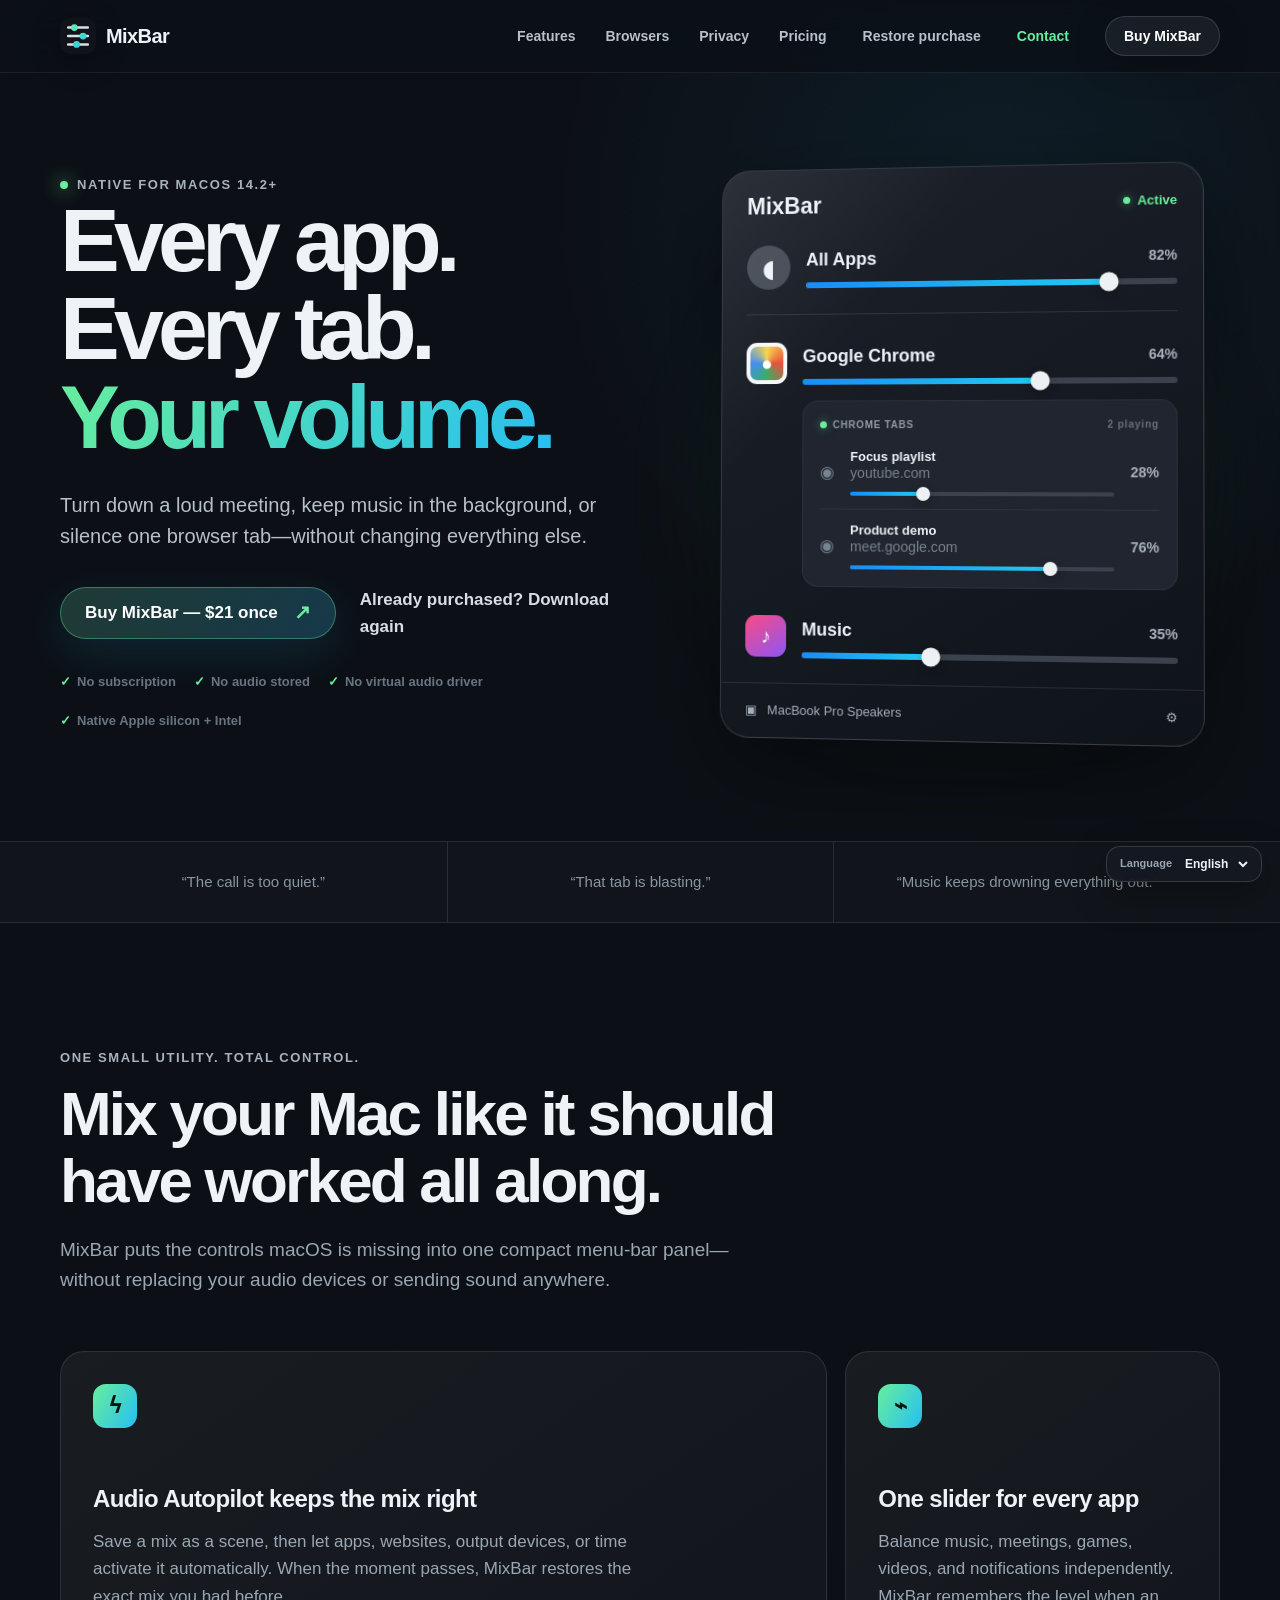
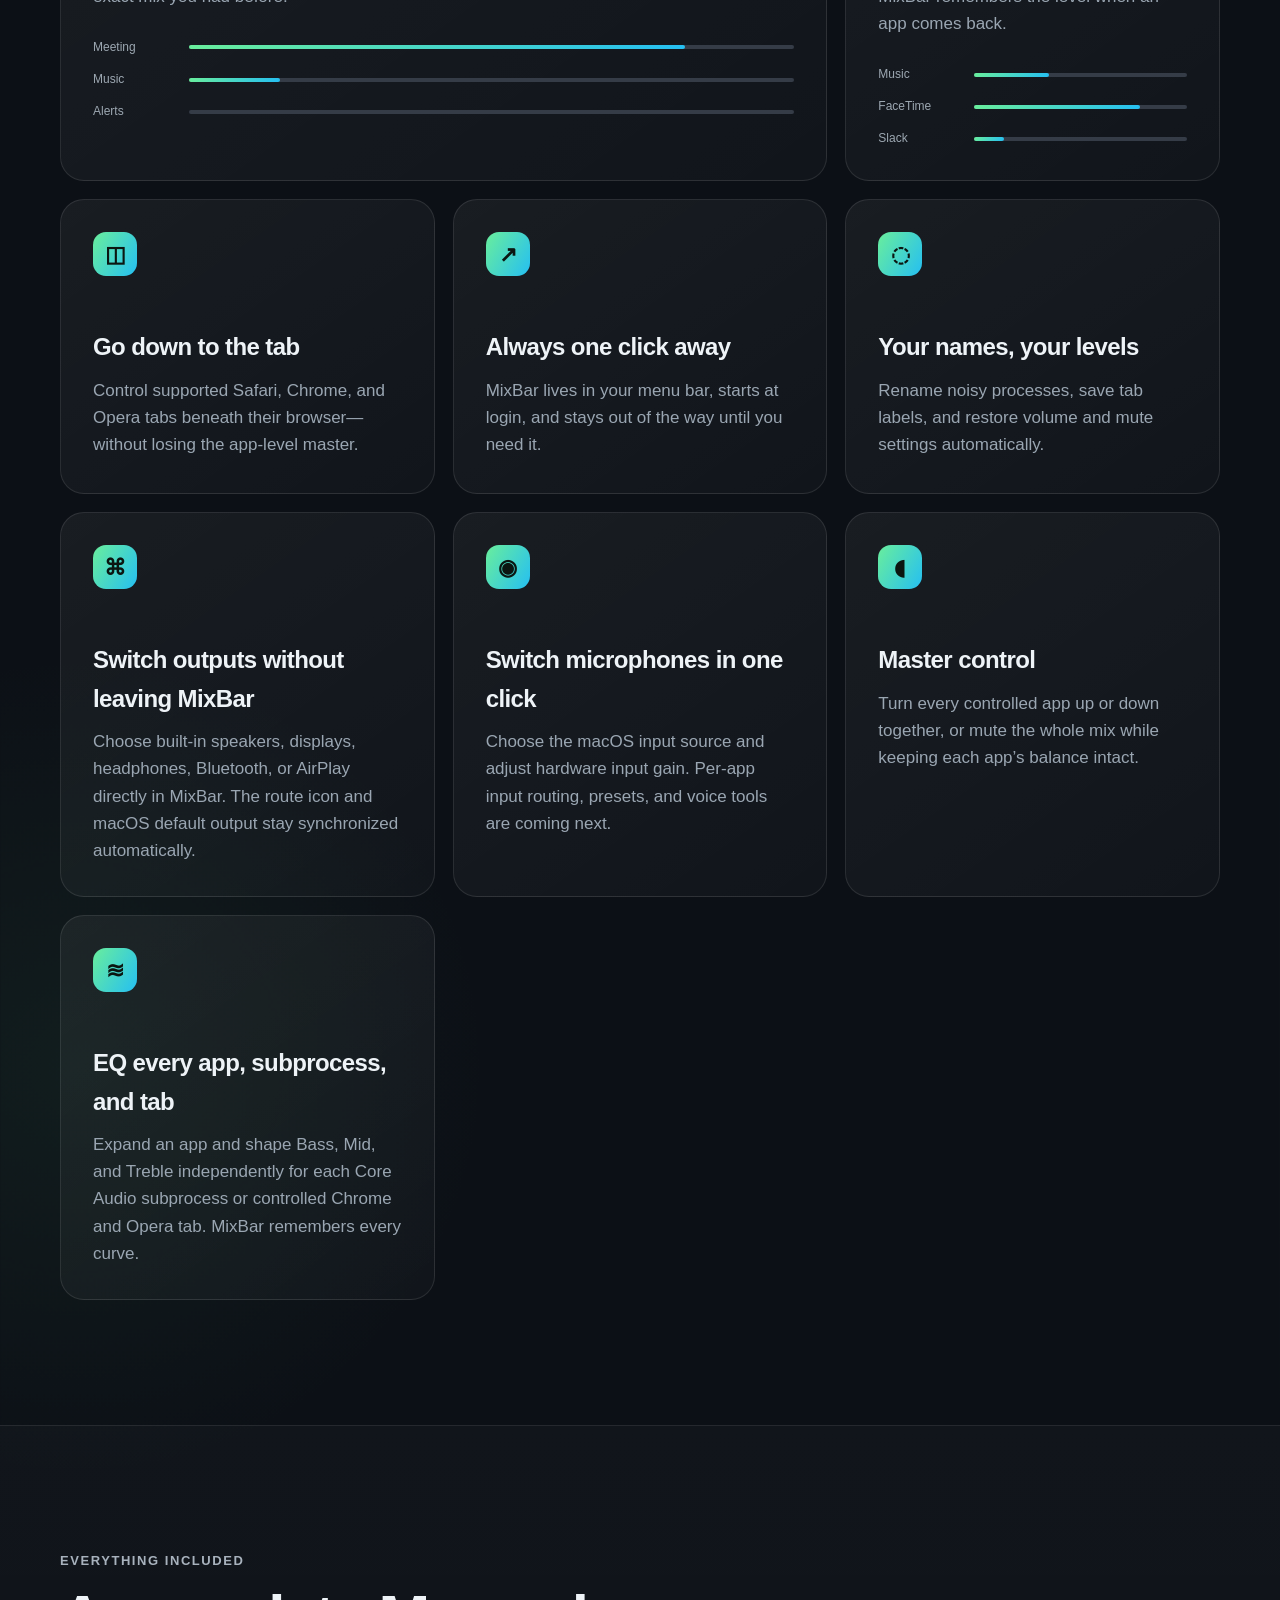
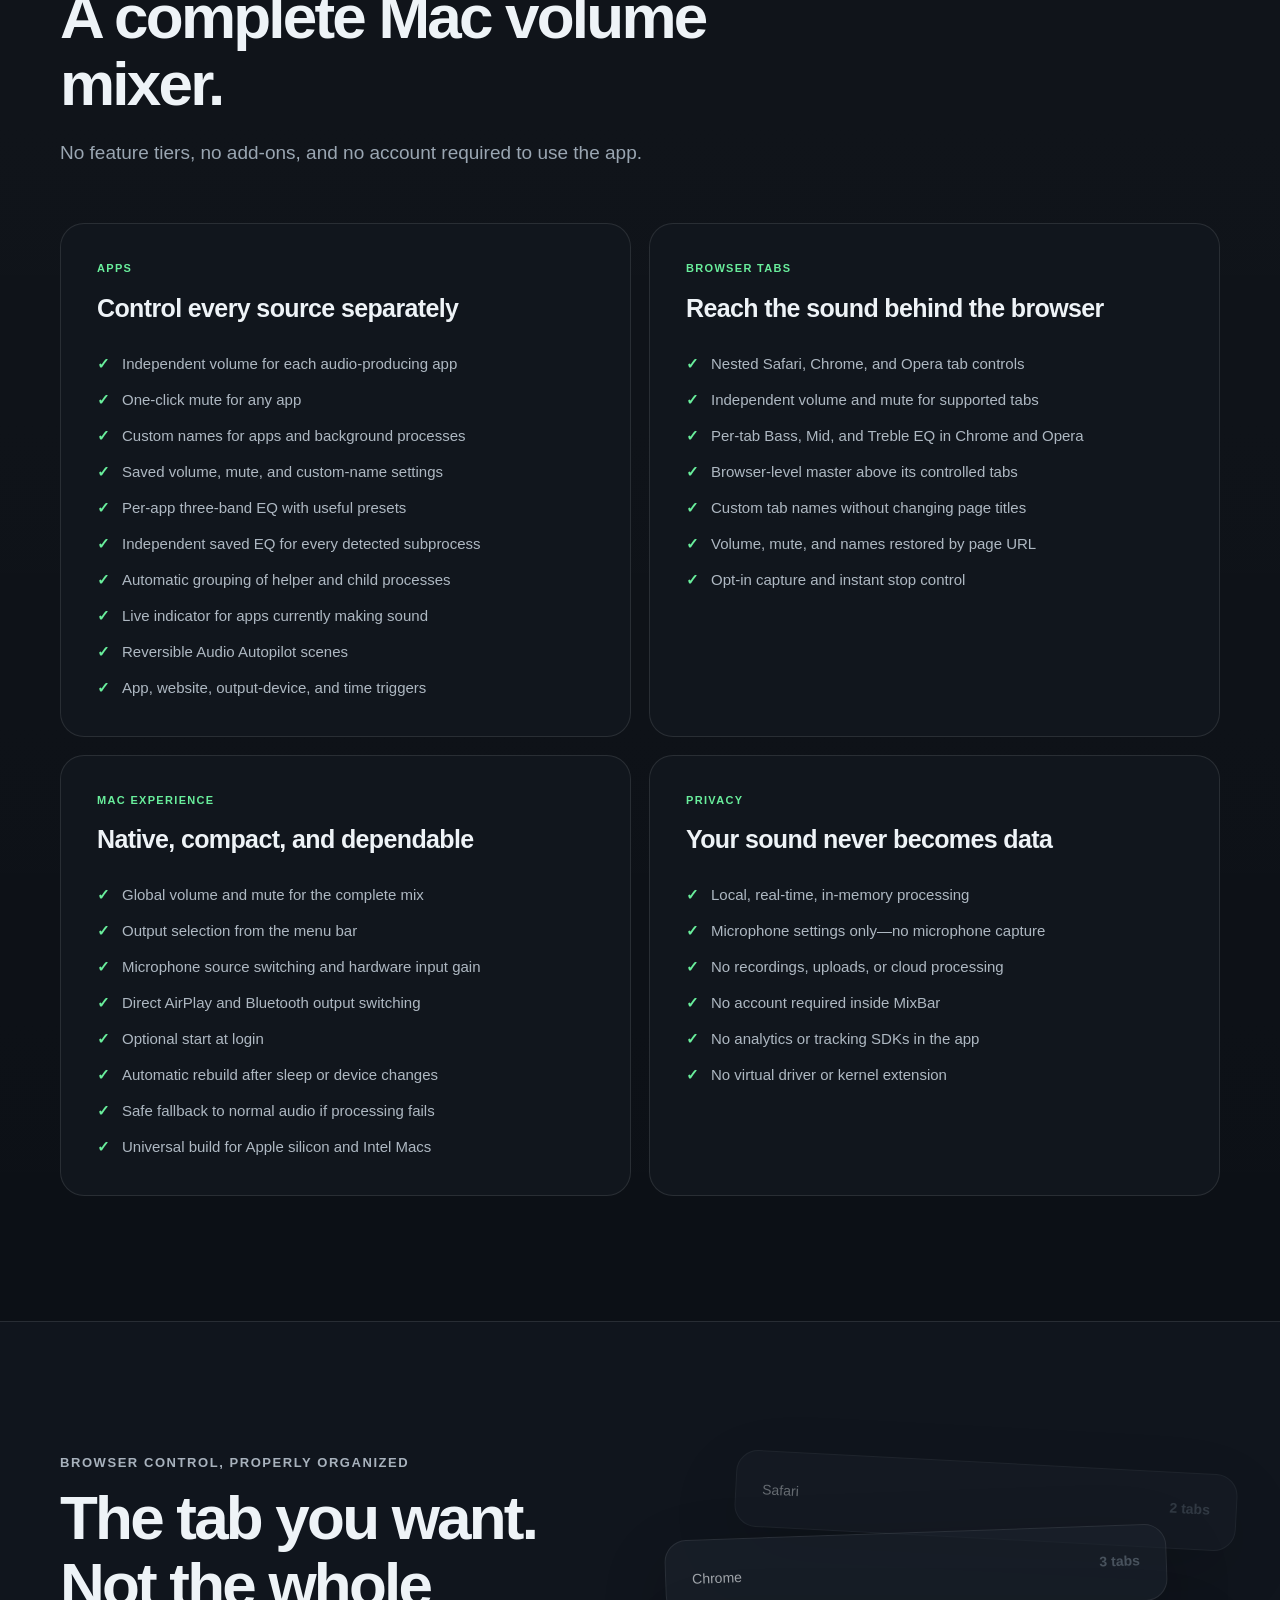
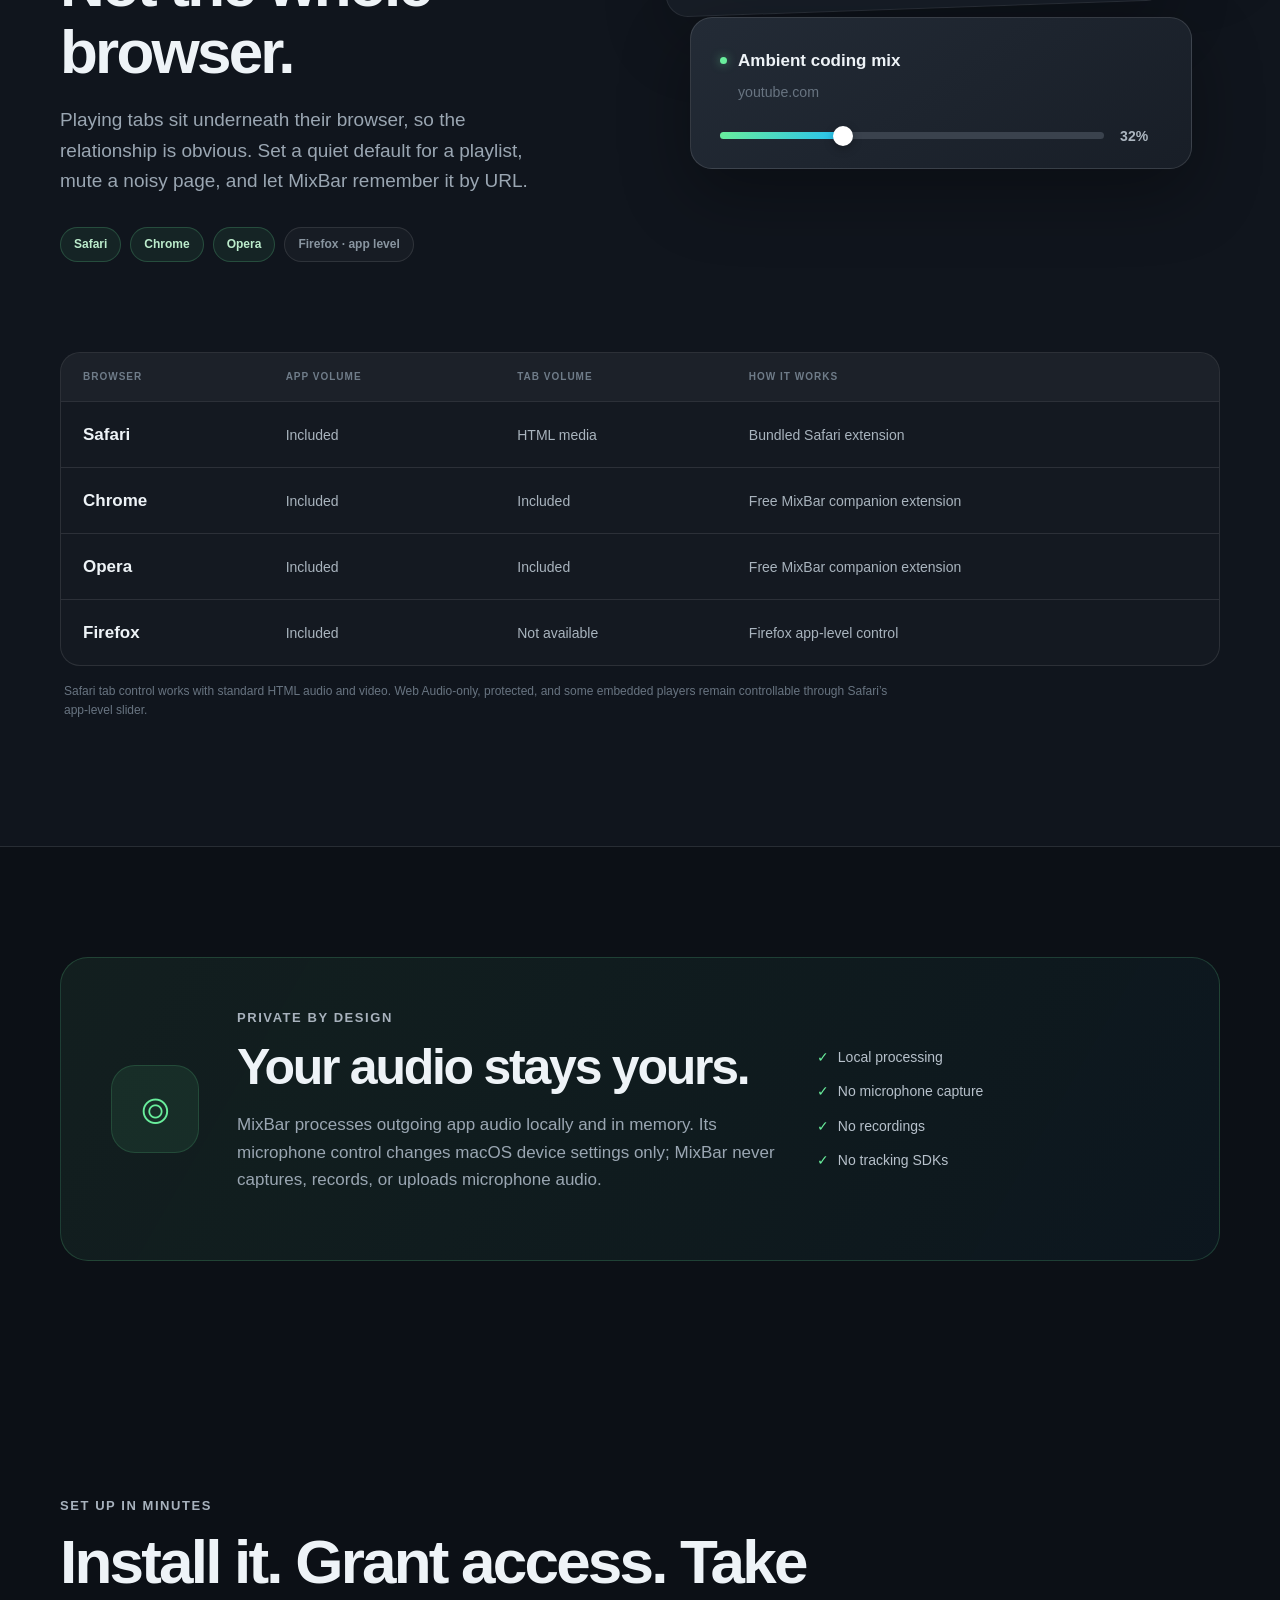
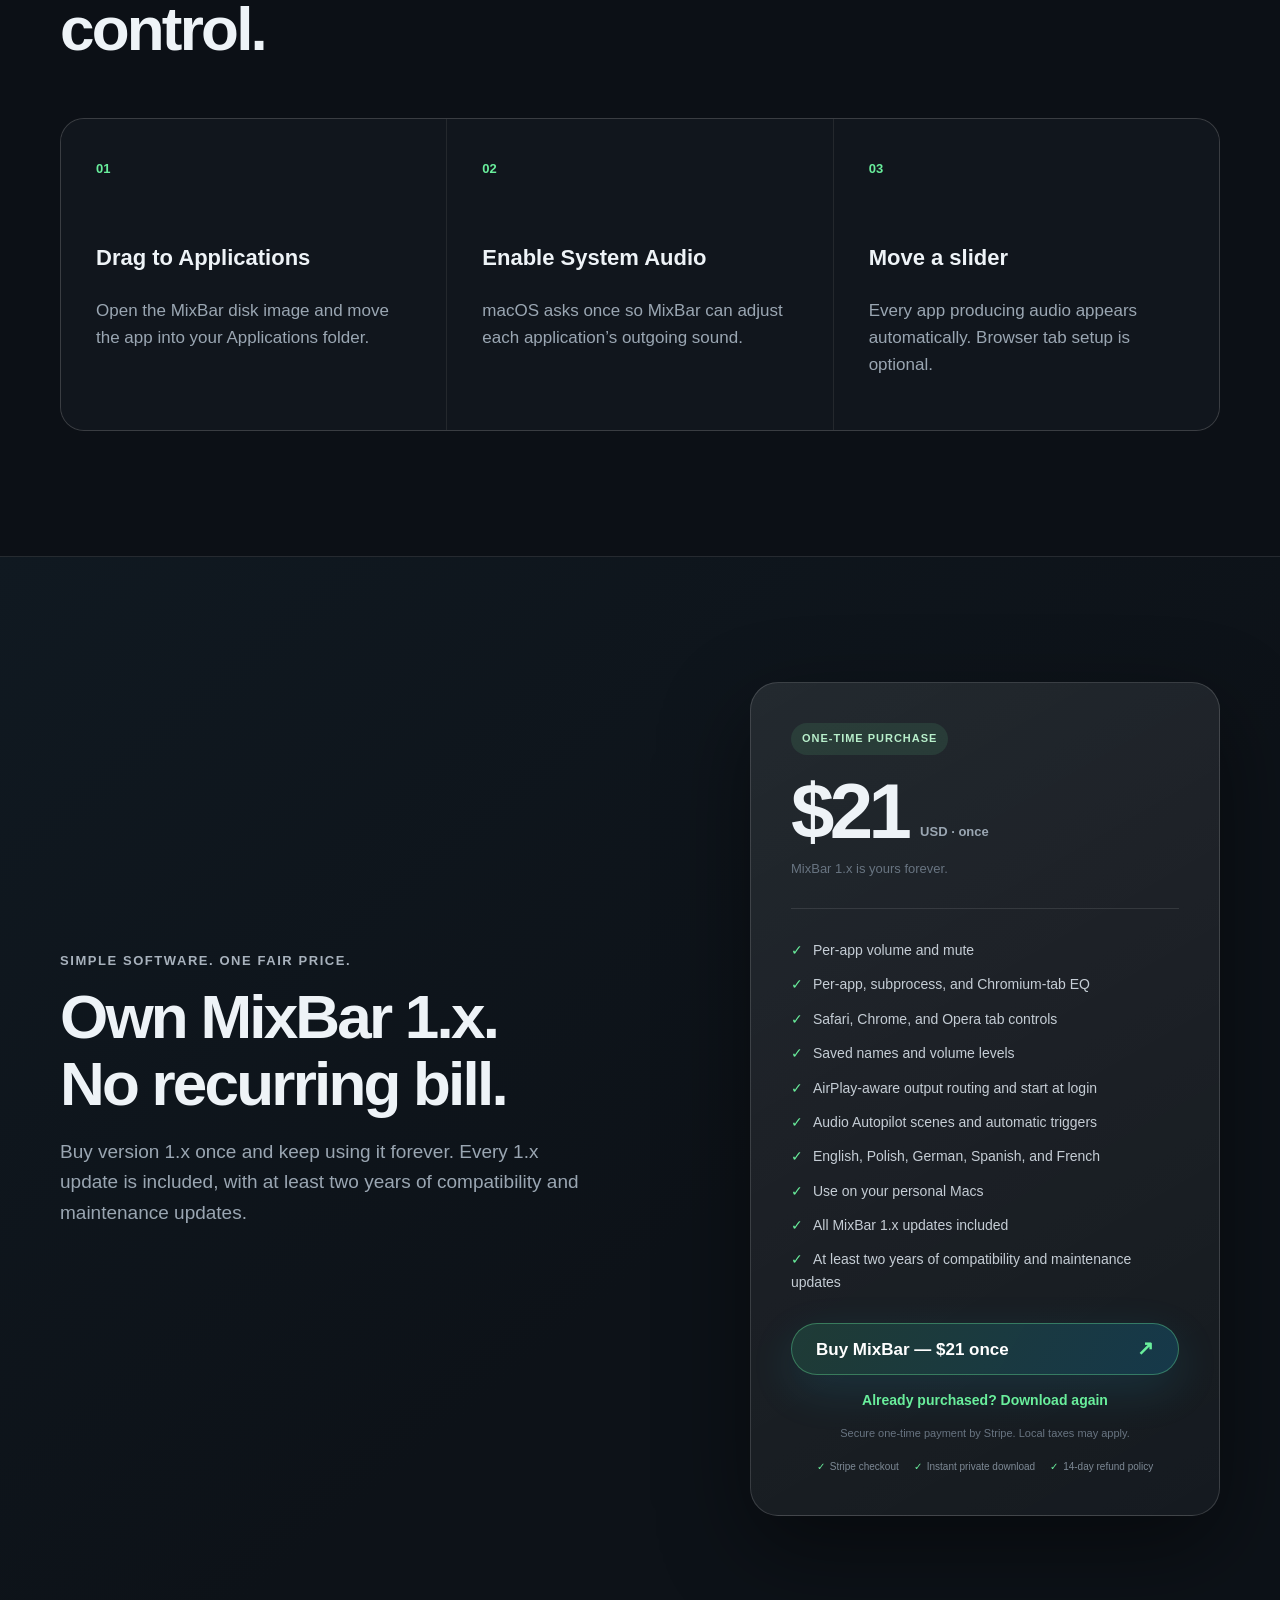
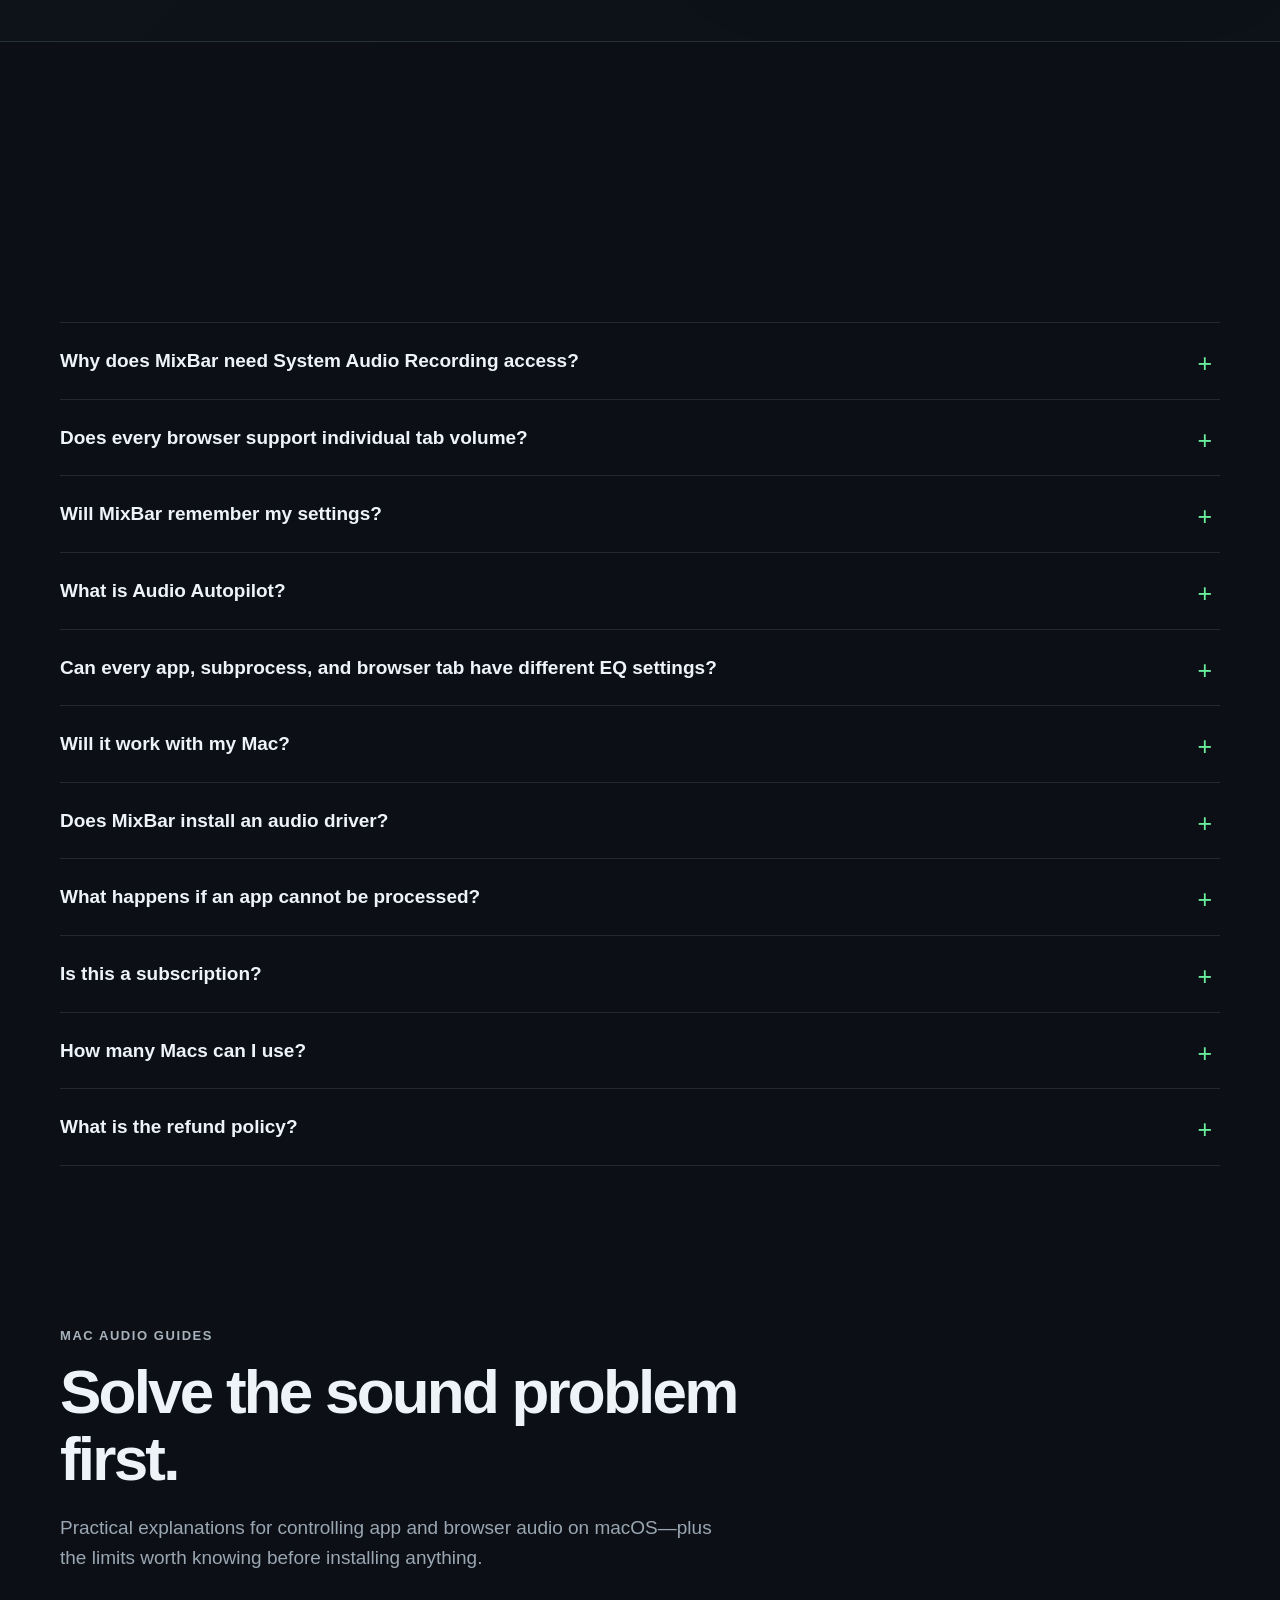
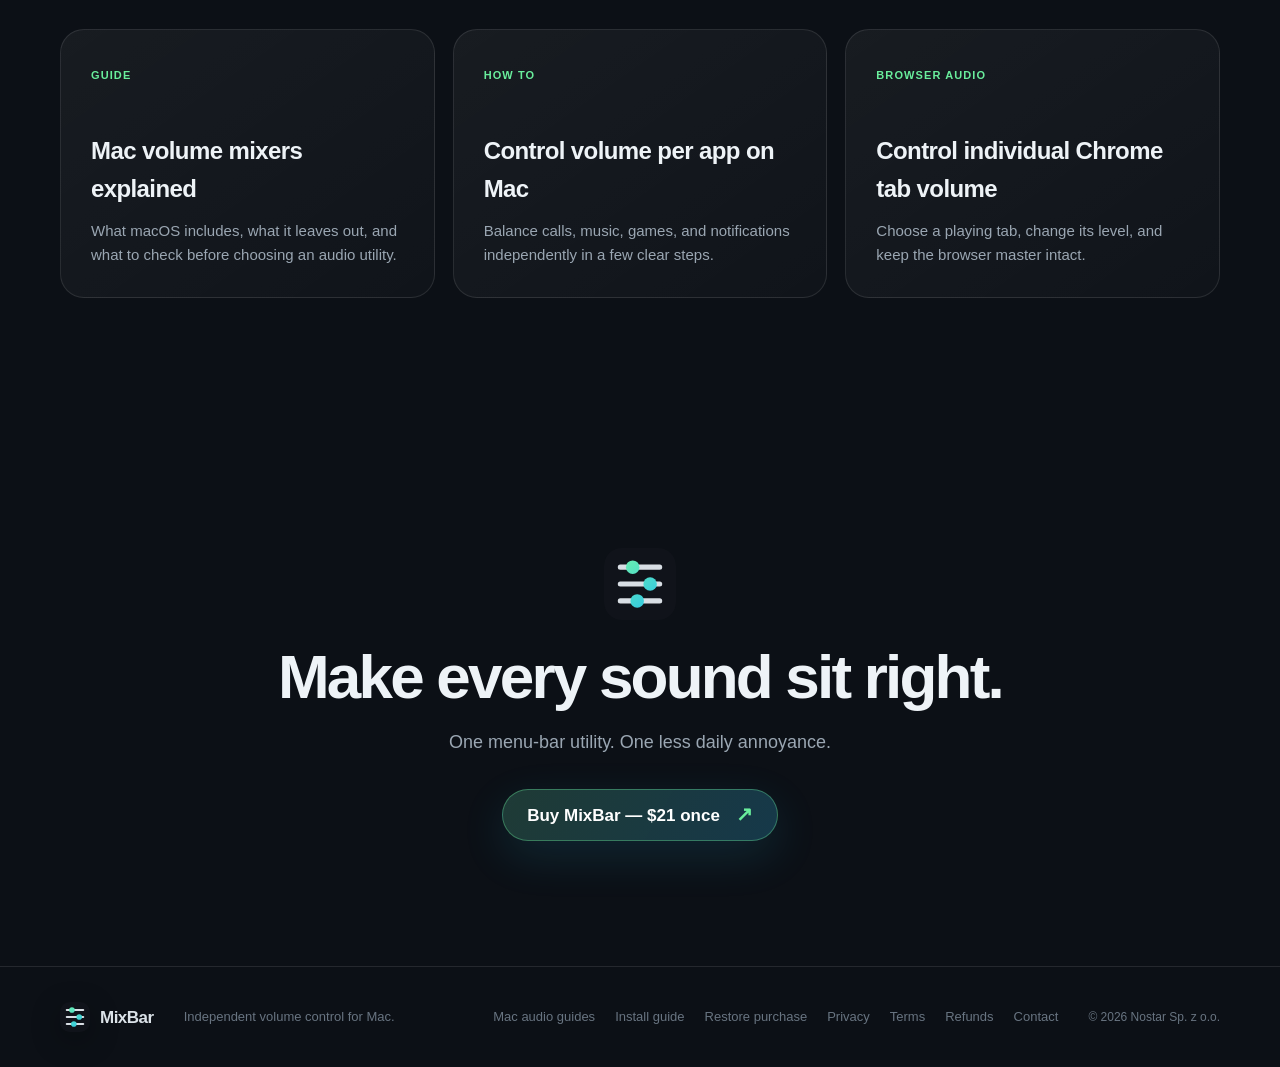
==== index.html @ 84fc37db "Add purchase-bound MixBar activation" ====
<!doctype html>
<html lang="en">
<head>
  <meta charset="utf-8">
  <meta name="viewport" content="width=device-width, initial-scale=1">
  <meta name="theme-color" content="#0c1016">
  <meta name="description" content="A native Mac volume mixer with per-app volume, mute, EQ, automation, and supported browser-tab control. No subscription or permanent audio driver.">
  <meta name="robots" content="index,follow">
  <meta property="og:title" content="MixBar — Mac volume mixer for apps and browser tabs">
  <meta property="og:description" content="Per-app volume, mute, EQ, automation, and supported browser-tab control from the macOS menu bar.">
  <meta property="og:type" content="website">
  <meta property="og:url" content="https://getmixbar.com/">
  <meta property="og:site_name" content="MixBar">
  <meta property="og:image" content="https://getmixbar.com/assets/mixbar-social-card.png">
  <meta property="og:image:width" content="1200">
  <meta property="og:image:height" content="630">
  <meta property="og:image:alt" content="MixBar — every app, every tab, your volume">
  <meta name="twitter:card" content="summary_large_image">
  <meta name="twitter:title" content="MixBar — Mac volume mixer for apps and browser tabs">
  <meta name="twitter:description" content="Per-app volume, mute, EQ, automation, and supported browser-tab control from the macOS menu bar.">
  <meta name="twitter:image" content="https://getmixbar.com/assets/mixbar-social-card.png">
  <link rel="canonical" href="https://getmixbar.com/">
  <link rel="manifest" href="site.webmanifest">
  <title>Mac Volume Mixer — Per-App &amp; Tab Volume Control | MixBar</title>
  <link rel="icon" href="assets/mixbar-mark.svg" type="image/svg+xml">
  <link rel="stylesheet" href="styles.css?v=20261015-1">
  <script type="application/ld+json">
    {
      "@context": "https://schema.org",
      "@type": "SoftwareApplication",
      "name": "MixBar",
      "url": "https://getmixbar.com/",
      "image": "https://getmixbar.com/assets/mixbar-social-card.png",
      "description": "Independent volume control and EQ for Mac apps and supported browser tabs.",
      "applicationCategory": "UtilitiesApplication",
      "operatingSystem": "macOS 14.2 or later",
      "softwareVersion": "1.9.2",
      "softwareRequirements": "macOS 14.2 or later",
      "featureList": [
        "Per-app volume and mute",
        "Three-band EQ for apps and supported browser tabs",
        "Supported Safari, Chrome, and Opera tab volume",
        "Audio Autopilot scenes and triggers",
        "AirPlay and Bluetooth output switching"
      ],
      "offers": {
        "@type": "Offer",
        "price": "21.00",
        "priceCurrency": "USD",
        "availability": "https://schema.org/InStock",
        "url": "https://getmixbar.com/#pricing"
      },
      "author": {
        "@type": "Organization",
        "name": "Nostar Sp. z o.o.",
        "url": "https://getmixbar.com/"
      }
    }
  </script>
</head>
<body>
  <a class="skip-link" href="#main">Skip to content</a>

  <header class="site-header">
    <nav class="nav shell" aria-label="Main navigation">
      <a class="brand" href="#top" aria-label="MixBar home">
        <img src="assets/mixbar-mark.svg" width="36" height="36" alt="">
        <span>MixBar</span>
      </a>
      <div class="nav-links">
        <a href="#features">Features</a>
        <a href="#browsers">Browsers</a>
        <a href="#privacy">Privacy</a>
        <a href="#pricing">Pricing</a>
      </div>
      <a class="nav-restore" href="restore.html">Restore purchase</a>
      <a class="nav-contact" href="contact.html">Contact</a>
      <a class="button button-small checkout-link" href="https://buy.stripe.com/14A4gydeS30BgJf1r51gs01" rel="noopener" target="_blank">Buy MixBar</a>
    </nav>
  </header>

  <main id="main">
    <section class="hero shell" id="top">
      <div class="hero-copy reveal">
        <div class="eyebrow"><span></span> Native for macOS 14.2+</div>
        <h1>Every app.<br>Every tab.<br><em>Your volume.</em></h1>
        <p class="hero-lede">Turn down a loud meeting, keep music in the background, or silence one browser tab—without changing everything else.</p>
        <div class="hero-actions">
          <a class="button button-primary checkout-link" href="https://buy.stripe.com/14A4gydeS30BgJf1r51gs01" rel="noopener" target="_blank">Buy MixBar — $21 once</a>
          <a class="text-link" href="restore.html">Already purchased? Download again</a>
        </div>
        <ul class="trust-list" aria-label="Product benefits">
          <li>No subscription</li>
          <li>No audio stored</li>
          <li>No virtual audio driver</li>
          <li>Native Apple silicon + Intel</li>
        </ul>
      </div>

      <div class="product-stage reveal" aria-label="Preview of the MixBar interface">
        <div class="stage-glow"></div>
        <div class="menu-panel">
          <div class="panel-head">
            <strong>MixBar</strong>
            <span class="active-label"><i></i> Active</span>
          </div>

          <div class="master-row">
            <div class="round-icon">◖</div>
            <div class="channel-main">
              <div class="channel-title"><strong>All Apps</strong><span>82%</span></div>
              <div class="slider"><span style="--level:82%"></span><i style="--level:82%"></i></div>
            </div>
          </div>

          <div class="divider"></div>

          <div class="app-group">
            <div class="app-row">
              <div class="app-icon chrome">●</div>
              <div class="channel-main">
                <div class="channel-title"><strong>Google Chrome</strong><span>64%</span></div>
                <div class="slider"><span style="--level:64%"></span><i style="--level:64%"></i></div>
              </div>
            </div>
            <div class="tabs-card">
              <div class="tabs-label"><span><i></i> CHROME TABS</span><b>2 playing</b></div>
              <div class="tab-row">
                <span class="tab-orbit">◉</span>
                <div class="channel-main">
                  <div class="tab-title"><strong>Focus playlist</strong><small>youtube.com</small></div>
                  <div class="slider small"><span style="--level:28%"></span><i style="--level:28%"></i></div>
                </div>
                <b>28%</b>
              </div>
              <div class="tab-row">
                <span class="tab-orbit">◉</span>
                <div class="channel-main">
                  <div class="tab-title"><strong>Product demo</strong><small>meet.google.com</small></div>
                  <div class="slider small"><span style="--level:76%"></span><i style="--level:76%"></i></div>
                </div>
                <b>76%</b>
              </div>
            </div>
          </div>

          <div class="app-row compact">
            <div class="app-icon music">♪</div>
            <div class="channel-main">
              <div class="channel-title"><strong>Music</strong><span>35%</span></div>
              <div class="slider"><span style="--level:35%"></span><i style="--level:35%"></i></div>
            </div>
          </div>
          <div class="panel-foot"><span>▣ &nbsp; MacBook Pro Speakers</span><span>⚙</span></div>
        </div>
      </div>
    </section>

    <section class="problem-strip" aria-label="Common volume problems">
      <div class="shell strip-grid">
        <p>“The call is too quiet.”</p>
        <p>“That tab is blasting.”</p>
        <p>“Music keeps drowning everything out.”</p>
      </div>
    </section>

    <section class="section shell" id="features">
      <div class="section-heading reveal">
        <div class="eyebrow">One small utility. Total control.</div>
        <h2>Mix your Mac like it should have worked all along.</h2>
        <p class="section-intro">MixBar puts the controls macOS is missing into one compact menu-bar panel—without replacing your audio devices or sending sound anywhere.</p>
      </div>
      <div class="feature-grid">
        <article class="feature-card feature-wide reveal">
          <div class="feature-icon">ϟ</div>
          <h3>Audio Autopilot keeps the mix right</h3>
          <p>Save a mix as a scene, then let apps, websites, output devices, or time activate it automatically. When the moment passes, MixBar restores the exact mix you had before.</p>
          <div class="mini-mixer" aria-hidden="true">
            <span>Meeting <i style="--mini:82%"></i></span>
            <span>Music <i style="--mini:15%"></i></span>
            <span>Alerts <i style="--mini:0%"></i></span>
          </div>
        </article>
        <article class="feature-card reveal">
          <div class="feature-icon">⌁</div>
          <h3>One slider for every app</h3>
          <p>Balance music, meetings, games, videos, and notifications independently. MixBar remembers the level when an app comes back.</p>
          <div class="mini-mixer" aria-hidden="true">
            <span>Music <i style="--mini:35%"></i></span>
            <span>FaceTime <i style="--mini:78%"></i></span>
            <span>Slack <i style="--mini:14%"></i></span>
          </div>
        </article>
        <article class="feature-card reveal">
          <div class="feature-icon">◫</div>
          <h3>Go down to the tab</h3>
          <p>Control supported Safari, Chrome, and Opera tabs beneath their browser—without losing the app-level master.</p>
        </article>
        <article class="feature-card reveal">
          <div class="feature-icon">↗</div>
          <h3>Always one click away</h3>
          <p>MixBar lives in your menu bar, starts at login, and stays out of the way until you need it.</p>
        </article>
        <article class="feature-card reveal">
          <div class="feature-icon">◌</div>
          <h3>Your names, your levels</h3>
          <p>Rename noisy processes, save tab labels, and restore volume and mute settings automatically.</p>
        </article>
        <article class="feature-card reveal">
          <div class="feature-icon">⌘</div>
          <h3>Switch outputs without leaving MixBar</h3>
          <p>Choose built-in speakers, displays, headphones, Bluetooth, or AirPlay directly in MixBar. The route icon and macOS default output stay synchronized automatically.</p>
        </article>
        <article class="feature-card reveal">
          <div class="feature-icon">◉</div>
          <h3>Switch microphones in one click</h3>
          <p>Choose the macOS input source and adjust hardware input gain. Per-app input routing, presets, and voice tools are coming next.</p>
        </article>
        <article class="feature-card reveal">
          <div class="feature-icon">◖</div>
          <h3>Master control</h3>
          <p>Turn every controlled app up or down together, or mute the whole mix while keeping each app’s balance intact.</p>
        </article>
        <article class="feature-card reveal">
          <div class="feature-icon">≋</div>
          <h3>EQ every app, subprocess, and tab</h3>
          <p>Expand an app and shape Bass, Mid, and Treble independently for each Core Audio subprocess or controlled Chrome and Opera tab. MixBar remembers every curve.</p>
        </article>
      </div>
    </section>

    <section class="included-section" aria-labelledby="included-title">
      <div class="shell">
        <div class="section-heading reveal">
          <div class="eyebrow">Everything included</div>
          <h2 id="included-title">A complete Mac volume mixer.</h2>
          <p class="section-intro">No feature tiers, no add-ons, and no account required to use the app.</p>
        </div>
        <div class="capability-grid">
          <article class="capability-card reveal">
            <p class="capability-kicker">Apps</p>
            <h3>Control every source separately</h3>
            <ul class="check-list">
              <li>Independent volume for each audio-producing app</li>
              <li>One-click mute for any app</li>
              <li>Custom names for apps and background processes</li>
              <li>Saved volume, mute, and custom-name settings</li>
              <li>Per-app three-band EQ with useful presets</li>
              <li>Independent saved EQ for every detected subprocess</li>
              <li>Automatic grouping of helper and child processes</li>
              <li>Live indicator for apps currently making sound</li>
              <li>Reversible Audio Autopilot scenes</li>
              <li>App, website, output-device, and time triggers</li>
            </ul>
          </article>
          <article class="capability-card reveal">
            <p class="capability-kicker">Browser tabs</p>
            <h3>Reach the sound behind the browser</h3>
            <ul class="check-list">
              <li>Nested Safari, Chrome, and Opera tab controls</li>
              <li>Independent volume and mute for supported tabs</li>
              <li>Per-tab Bass, Mid, and Treble EQ in Chrome and Opera</li>
              <li>Browser-level master above its controlled tabs</li>
              <li>Custom tab names without changing page titles</li>
              <li>Volume, mute, and names restored by page URL</li>
              <li>Opt-in capture and instant stop control</li>
            </ul>
          </article>
          <article class="capability-card reveal">
            <p class="capability-kicker">Mac experience</p>
            <h3>Native, compact, and dependable</h3>
            <ul class="check-list">
              <li>Global volume and mute for the complete mix</li>
              <li>Output selection from the menu bar</li>
              <li>Microphone source switching and hardware input gain</li>
              <li>Direct AirPlay and Bluetooth output switching</li>
              <li>Optional start at login</li>
              <li>Automatic rebuild after sleep or device changes</li>
              <li>Safe fallback to normal audio if processing fails</li>
              <li>Universal build for Apple silicon and Intel Macs</li>
            </ul>
          </article>
          <article class="capability-card reveal">
            <p class="capability-kicker">Privacy</p>
            <h3>Your sound never becomes data</h3>
            <ul class="check-list">
              <li>Local, real-time, in-memory processing</li>
              <li>Microphone settings only—no microphone capture</li>
              <li>No recordings, uploads, or cloud processing</li>
              <li>No account required inside MixBar</li>
              <li>No analytics or tracking SDKs in the app</li>
              <li>No virtual driver or kernel extension</li>
            </ul>
          </article>
        </div>
      </div>
    </section>

    <section class="browser-section" id="browsers">
      <div class="shell browser-layout">
        <div class="browser-copy reveal">
          <div class="eyebrow">Browser control, properly organized</div>
          <h2>The tab you want.<br>Not the whole browser.</h2>
          <p>Playing tabs sit underneath their browser, so the relationship is obvious. Set a quiet default for a playlist, mute a noisy page, and let MixBar remember it by URL.</p>
          <div class="browser-badges" aria-label="Browser support">
            <span>Safari</span><span>Chrome</span><span>Opera</span><span class="muted">Firefox · app level</span>
          </div>
        </div>
        <div class="browser-stack reveal" aria-hidden="true">
          <div class="stack-card back-card"><span>Safari</span><b>2 tabs</b></div>
          <div class="stack-card mid-card"><span>Chrome</span><b>3 tabs</b></div>
          <div class="stack-card front-card">
            <div><span class="live-dot"></span><strong>Ambient coding mix</strong></div>
            <small>youtube.com</small>
            <div class="large-level" style="--level:32%"><span></span><i></i><b>32%</b></div>
          </div>
        </div>
      </div>
      <div class="shell compatibility-wrap reveal">
        <div class="compatibility-table" role="table" aria-label="Browser compatibility">
          <div class="compatibility-row compatibility-head" role="row">
            <span role="columnheader">Browser</span><span role="columnheader">App volume</span><span role="columnheader">Tab volume</span><span role="columnheader">How it works</span>
          </div>
          <div class="compatibility-row" role="row">
            <strong role="cell">Safari</strong><span role="cell" data-label="App volume">Included</span><span role="cell" data-label="Tab volume">HTML media</span><span role="cell" data-label="How it works">Bundled Safari extension</span>
          </div>
          <div class="compatibility-row" role="row">
            <strong role="cell">Chrome</strong><span role="cell" data-label="App volume">Included</span><span role="cell" data-label="Tab volume">Included</span><span role="cell" data-label="How it works">Free MixBar companion extension</span>
          </div>
          <div class="compatibility-row" role="row">
            <strong role="cell">Opera</strong><span role="cell" data-label="App volume">Included</span><span role="cell" data-label="Tab volume">Included</span><span role="cell" data-label="How it works">Free MixBar companion extension</span>
          </div>
          <div class="compatibility-row" role="row">
            <strong role="cell">Firefox</strong><span role="cell" data-label="App volume">Included</span><span role="cell" data-label="Tab volume">Not available</span><span role="cell" data-label="How it works">Firefox app-level control</span>
          </div>
        </div>
        <p class="compatibility-note">Safari tab control works with standard HTML audio and video. Web Audio-only, protected, and some embedded players remain controllable through Safari’s app-level slider.</p>
      </div>
    </section>

    <section class="section shell privacy" id="privacy">
      <div class="privacy-card reveal">
        <div class="privacy-seal">⌾</div>
        <div>
          <div class="eyebrow">Private by design</div>
          <h2>Your audio stays yours.</h2>
          <p>MixBar processes outgoing app audio locally and in memory. Its microphone control changes macOS device settings only; MixBar never captures, records, or uploads microphone audio.</p>
        </div>
        <ul>
          <li>Local processing</li>
          <li>No microphone capture</li>
          <li>No recordings</li>
          <li>No tracking SDKs</li>
        </ul>
      </div>
    </section>

    <section class="section shell" id="how">
      <div class="section-heading reveal">
        <div class="eyebrow">Set up in minutes</div>
        <h2>Install it. Grant access. Take control.</h2>
      </div>
      <ol class="steps">
        <li class="reveal"><span>01</span><h3>Drag to Applications</h3><p>Open the MixBar disk image and move the app into your Applications folder.</p></li>
        <li class="reveal"><span>02</span><h3>Enable System Audio</h3><p>macOS asks once so MixBar can adjust each application’s outgoing sound.</p></li>
        <li class="reveal"><span>03</span><h3>Move a slider</h3><p>Every app producing audio appears automatically. Browser tab setup is optional.</p></li>
      </ol>
    </section>

    <section class="pricing-section" id="pricing">
      <div class="shell pricing-layout">
        <div class="pricing-copy reveal">
          <div class="eyebrow">Simple software. One fair price.</div>
          <h2>Own MixBar 1.x.<br>No recurring bill.</h2>
          <p>Buy version 1.x once and keep using it forever. Every 1.x update is included, with at least two years of compatibility and maintenance updates.</p>
        </div>
        <div class="price-card reveal">
          <div class="launch-pill">One-time purchase</div>
          <p class="price">$21 <small>USD · once</small></p>
          <p class="regular-price">MixBar 1.x is yours forever.</p>
          <ul>
            <li>Per-app volume and mute</li>
            <li>Per-app, subprocess, and Chromium-tab EQ</li>
            <li>Safari, Chrome, and Opera tab controls</li>
            <li>Saved names and volume levels</li>
            <li>AirPlay-aware output routing and start at login</li>
            <li>Audio Autopilot scenes and automatic triggers</li>
            <li>English, Polish, German, Spanish, and French</li>
            <li>Use on your personal Macs</li>
            <li>All MixBar 1.x updates included</li>
            <li>At least two years of compatibility and maintenance updates</li>
          </ul>
          <a class="button button-primary button-full checkout-link" href="https://buy.stripe.com/14A4gydeS30BgJf1r51gs01" rel="noopener" target="_blank">Buy MixBar — $21 once</a>
          <a class="restore-purchase-link" href="restore.html">Already purchased? Download again</a>
          <p class="price-note">Secure one-time payment by Stripe. Local taxes may apply.</p>
          <div class="checkout-trust" aria-label="Purchase details"><span>Stripe checkout</span><span>Instant private download</span><span>14-day refund policy</span></div>
        </div>
      </div>
    </section>

    <section class="section shell faq">
      <div class="section-heading reveal"><div class="eyebrow">Good to know</div><h2>Questions, answered.</h2></div>
      <div class="faq-list">
        <details><summary>Why does MixBar need System Audio Recording access?</summary><p>That is Apple’s name for the permission used to access an app’s outgoing audio stream. MixBar uses it only to change output volume locally. Microphone controls change device settings without capturing audio.</p></details>
        <details><summary>Does every browser support individual tab volume?</summary><p>Safari works with standard HTML audio and video. Chrome and Opera use the optional MixBar extension and require you to choose which tabs to control. Firefox is controlled at the application level.</p></details>
        <details><summary>Will MixBar remember my settings?</summary><p>Yes. App settings are stored by bundle identifier, while supported browser-tab settings are remembered by URL.</p></details>
        <details><summary>What is Audio Autopilot?</summary><p>Audio Autopilot saves your complete mix as a scene and can activate it when an app plays, a website has media, a particular output is connected, or a time window begins. It restores the previous mix when the trigger ends, and all rules stay on your Mac.</p></details>
        <details><summary>Can every app, subprocess, and browser tab have different EQ settings?</summary><p>Yes. Expand an app to reach each detected Core Audio subprocess, or open EQ beside a controlled Chrome or Opera tab. Bass, Mid, and Treble range from −12 dB to +12 dB, and MixBar remembers every curve.</p></details>
        <details><summary>Will it work with my Mac?</summary><p>MixBar requires macOS 14.2 or later and includes native support for both Apple silicon and Intel Macs.</p></details>
        <details><summary>Does MixBar install an audio driver?</summary><p>No. MixBar uses Apple’s built-in Core Audio process-tap technology. It does not install a virtual audio device, kernel extension, or system-wide driver.</p></details>
        <details><summary>What happens if an app cannot be processed?</summary><p>MixBar is designed to leave the app’s normal audio path available if a tap cannot start or stops working, instead of leaving its sound muted.</p></details>
        <details><summary>Is this a subscription?</summary><p>No. MixBar is a $21 USD one-time purchase. Version 1.x is yours forever and includes every 1.x update. Future major versions are optional, and existing owners receive a 50% upgrade discount.</p></details>
        <details><summary>How many Macs can I use?</summary><p>One purchase can be active on up to three of your Macs. Deactivate a Mac in MixBar Settings whenever you want to move that slot to another Mac.</p></details>
        <details><summary>What is the refund policy?</summary><p>If MixBar does not work for your setup, contact us within 14 days of purchase. See the refund policy for details.</p></details>
      </div>
    </section>

    <section class="section shell learn-section" aria-labelledby="learn-title">
      <div class="section-heading reveal">
        <div class="eyebrow">Mac audio guides</div>
        <h2 id="learn-title">Solve the sound problem first.</h2>
        <p class="section-intro">Practical explanations for controlling app and browser audio on macOS—plus the limits worth knowing before installing anything.</p>
      </div>
      <div class="learn-grid">
        <a class="learn-card reveal" href="guides/mac-volume-mixer.html">
          <span>Guide</span><h3>Mac volume mixers explained</h3><p>What macOS includes, what it leaves out, and what to check before choosing an audio utility.</p>
        </a>
        <a class="learn-card reveal" href="guides/control-volume-per-app-mac.html">
          <span>How to</span><h3>Control volume per app on Mac</h3><p>Balance calls, music, games, and notifications independently in a few clear steps.</p>
        </a>
        <a class="learn-card reveal" href="guides/control-chrome-tab-volume-mac.html">
          <span>Browser audio</span><h3>Control individual Chrome tab volume</h3><p>Choose a playing tab, change its level, and keep the browser master intact.</p>
        </a>
      </div>
    </section>

    <section class="closing-cta">
      <div class="shell reveal">
        <img src="assets/mixbar-mark.svg" width="72" height="72" alt="">
        <h2>Make every sound sit right.</h2>
        <p>One menu-bar utility. One less daily annoyance.</p>
        <a class="button button-primary checkout-link" href="https://buy.stripe.com/14A4gydeS30BgJf1r51gs01" rel="noopener" target="_blank">Buy MixBar — $21 once</a>
      </div>
    </section>
  </main>

  <footer>
    <div class="shell footer-grid">
      <a class="brand" href="#top"><img src="assets/mixbar-mark.svg" width="30" height="30" alt=""><span>MixBar</span></a>
      <p>Independent volume control for Mac.</p>
      <div><a href="guides/mac-volume-mixer.html">Mac audio guides</a><a href="install.html">Install guide</a><a href="restore.html">Restore purchase</a><a href="privacy.html">Privacy</a><a href="terms.html">Terms</a><a href="refunds.html">Refunds</a><a href="contact.html">Contact</a></div>
      <small>© <span id="year"></span> Nostar Sp. z o.o.</small>
    </div>
  </footer>

  <script src="site-config.js?v=20261013-2"></script>
  <script src="script.js?v=20261002-3"></script>
  <script src="translations.js?v=20261013-1"></script>
  <script src="i18n.js"></script>
</body>
</html>
---- styles.css ----
:root {
  --ink: #eef3f7;
  --muted: #9aa6b2;
  --dim: #687481;
  --line: rgba(255, 255, 255, 0.1);
  --panel: #151a22;
  --panel-2: #1b212b;
  --ground: #0c1016;
  --green: #69ee9c;
  --blue: #25bff2;
  --accent: linear-gradient(120deg, var(--green), var(--blue));
  --radius: 24px;
  --shadow: 0 32px 90px rgba(0, 0, 0, 0.45);
}

* { box-sizing: border-box; }
html { scroll-behavior: smooth; }
body {
  margin: 0;
  overflow-x: hidden;
  color: var(--ink);
  background:
    radial-gradient(circle at 78% 2%, rgba(37, 191, 242, 0.08), transparent 28rem),
    radial-gradient(circle at 6% 25%, rgba(105, 238, 156, 0.06), transparent 26rem),
    var(--ground);
  font-family: -apple-system, BlinkMacSystemFont, "SF Pro Text", "Helvetica Neue", sans-serif;
  font-size: 17px;
  line-height: 1.6;
  -webkit-font-smoothing: antialiased;
}

a { color: inherit; text-decoration: none; }
img { display: block; max-width: 100%; }
button, a { -webkit-tap-highlight-color: transparent; }
.shell { width: min(1160px, calc(100% - 44px)); margin-inline: auto; }
.skip-link { position: fixed; top: -80px; left: 16px; padding: 10px 16px; background: white; color: black; z-index: 100; }
.skip-link:focus { top: 16px; }

.sandbox-banner {
  position: relative;
  z-index: 60;
  padding: 9px 20px;
  color: #07120d;
  background: var(--green);
  text-align: center;
  font-size: 13px;
  font-weight: 800;
}

.site-header {
  position: sticky;
  top: 0;
  z-index: 50;
  background: rgba(12, 16, 22, 0.78);
  border-bottom: 1px solid rgba(255,255,255,.07);
  backdrop-filter: blur(20px) saturate(150%);
}
.nav { height: 72px; display: flex; align-items: center; gap: 36px; }
.brand { display: inline-flex; align-items: center; gap: 10px; font: 800 20px/1 "Avenir Next", -apple-system, sans-serif; letter-spacing: -.03em; }
.brand img { border-radius: 10px; box-shadow: 0 8px 30px rgba(0,0,0,.3); }
.nav-links { margin-left: auto; display: flex; align-items: center; gap: 30px; }
.nav-links a { color: #b8c1ca; font-size: 14px; font-weight: 600; }
.nav-links a:hover { color: white; }
.nav-contact {
  color: var(--green);
  font-size: 14px;
  font-weight: 750;
  white-space: nowrap;
}
.nav-contact:hover { color: white; }
.nav-restore {
  color: #b8c1ca;
  font-size: 14px;
  font-weight: 650;
  white-space: nowrap;
}
.nav-restore:hover { color: white; }

.button {
  display: inline-flex;
  align-items: center;
  justify-content: center;
  min-height: 52px;
  padding: 0 24px;
  border: 1px solid rgba(255,255,255,.13);
  border-radius: 999px;
  background: rgba(255,255,255,.06);
  color: white;
  font-weight: 700;
  line-height: 1;
  box-shadow: 0 10px 35px rgba(0,0,0,.2);
  transition: transform .2s ease, border-color .2s ease, background .2s ease;
}
.button:hover { transform: translateY(-2px); border-color: rgba(255,255,255,.25); }
.button-small { min-height: 40px; padding-inline: 18px; font-size: 14px; }
.button-primary {
  justify-content: flex-start;
  gap: 16px;
  padding-block: 14px;
  color: #fff;
  border: 1px solid rgba(105, 238, 156, .36);
  background:
    linear-gradient(120deg, rgba(105, 238, 156, .15), rgba(37, 191, 242, .18)),
    #121b24;
  box-shadow: 0 15px 45px rgba(37, 191, 242, .13);
  line-height: 1.25;
  text-align: left;
  white-space: normal;
}
.button-primary.checkout-link::after {
  content: "↗";
  flex: 0 0 auto;
  margin-left: auto;
  color: var(--green);
  font-size: 1.15em;
  line-height: 1;
}
.button-primary.checkout-link {
  flex-shrink: 0;
  white-space: nowrap;
}
.button-primary:hover {
  border-color: rgba(105, 238, 156, .72);
  background:
    linear-gradient(120deg, rgba(105, 238, 156, .22), rgba(37, 191, 242, .25)),
    #15212b;
  box-shadow: 0 18px 50px rgba(105,238,156,.18);
}
.button-full { width: 100%; }
.restore-purchase-link {
  display: block;
  margin: 14px auto 0;
  color: var(--green);
  text-align: center;
  font-size: 14px;
  font-weight: 700;
}
.restore-purchase-link:hover { color: white; }

.hero { min-height: 760px; display: grid; grid-template-columns: 1fr .92fr; align-items: center; gap: 68px; padding-block: 92px 100px; }
.hero-copy, .product-stage { min-width: 0; }
.eyebrow { color: #a8b2bd; font-size: 13px; font-weight: 800; letter-spacing: .12em; text-transform: uppercase; }
.hero .eyebrow { display: flex; align-items: center; gap: 9px; }
.hero .eyebrow span { width: 8px; height: 8px; border-radius: 99px; background: var(--green); box-shadow: 0 0 18px var(--green); }
h1, h2, h3 { font-family: "Avenir Next", -apple-system, sans-serif; margin-top: 0; }
h1 { max-width: 670px; margin-bottom: 28px; font-size: clamp(58px, 7vw, 94px); line-height: .99; letter-spacing: -.065em; }
h1 em { color: transparent; background: var(--accent); background-clip: text; font-style: normal; }
.hero-lede { max-width: 620px; color: #b7c0c9; font-size: 20px; line-height: 1.55; }
.hero-actions { display: flex; align-items: center; gap: 24px; margin-top: 34px; }
.text-link { color: #d6dde4; font-weight: 700; }
.text-link span { margin-left: 4px; color: var(--green); }
.trust-list { display: flex; flex-wrap: wrap; gap: 18px; padding: 0; margin: 32px 0 0; list-style: none; color: var(--dim); font-size: 13px; font-weight: 600; }
.trust-list li::before { content: "✓"; margin-right: 6px; color: var(--green); }

.product-stage { position: relative; min-width: 0; perspective: 1200px; }
.stage-glow { position: absolute; inset: 8% -12% -2%; background: radial-gradient(circle, rgba(37,191,242,.22), rgba(105,238,156,.08) 38%, transparent 70%); filter: blur(35px); }
.menu-panel {
  position: relative;
  width: min(100%, 485px);
  margin-inline: auto;
  padding: 25px;
  overflow: hidden;
  background: linear-gradient(150deg, rgba(28,33,42,.98), rgba(14,18,25,.98));
  border: 1px solid rgba(255,255,255,.15);
  border-radius: 29px;
  box-shadow: var(--shadow);
  transform: rotateY(-5deg) rotateX(1deg);
}
.menu-panel::before { content: ""; position: absolute; inset: 0; pointer-events: none; background: linear-gradient(130deg, rgba(255,255,255,.07), transparent 28%); }
.panel-head, .channel-title, .tabs-label, .panel-foot { display: flex; align-items: center; justify-content: space-between; }
.panel-head { position: relative; margin-bottom: 28px; font: 800 23px/1 "Avenir Next", -apple-system, sans-serif; }
.active-label { display: flex; align-items: center; gap: 7px; color: var(--green); font: 700 13px/1 -apple-system, sans-serif; }
.active-label i, .tabs-label i, .live-dot { width: 7px; height: 7px; border-radius: 50%; background: var(--green); box-shadow: 0 0 10px rgba(105,238,156,.55); }
.master-row, .app-row, .tab-row { display: flex; align-items: center; gap: 16px; }
.round-icon { flex: 0 0 45px; height: 45px; display: grid; place-items: center; border-radius: 50%; background: #454c56; font-size: 25px; }
.channel-main { flex: 1; min-width: 0; }
.channel-title { margin-bottom: 8px; }
.channel-title strong { font-size: 18px; }
.channel-title span, .tab-row > b { color: #aab3bd; font: 700 14px/1 -apple-system, sans-serif; }
.slider { position: relative; height: 6px; border-radius: 99px; background: #3c424d; }
.slider span { position: absolute; inset: 0 auto 0 0; width: var(--level); border-radius: inherit; background: linear-gradient(90deg, #188df6, #23c9f0); }
.slider i { position: absolute; top: 50%; left: var(--level); width: 19px; height: 19px; border-radius: 50%; background: #eef1f3; transform: translate(-50%,-50%); box-shadow: 0 3px 10px rgba(0,0,0,.25); }
.divider { height: 1px; margin: 25px 0; background: var(--line); }
.app-group { padding: 3px 0 13px; }
.app-icon { flex: 0 0 42px; height: 42px; display: grid; place-items: center; border-radius: 11px; color: white; font-size: 20px; font-weight: 900; }
.app-icon.chrome { background: conic-gradient(#f6d647, #eb4c3d, #37ad63, #438bf2, #f6d647); border: 4px solid #f6f7f8; }
.app-icon.music { background: linear-gradient(145deg, #fb4b81, #8d55f7); }
.tabs-card { margin: 16px 0 0 58px; padding: 16px 17px 4px; border-radius: 16px; background: #20252f; border: 1px solid rgba(255,255,255,.05); }
.tabs-label { margin-bottom: 3px; color: #929ca7; font-size: 10px; letter-spacing: .08em; }
.tabs-label span { display: flex; align-items: center; gap: 6px; font-weight: 800; }
.tabs-label b { color: #66717d; font-weight: 600; }
.tab-row { padding: 13px 0; border-top: 1px solid rgba(255,255,255,.07); }
.tabs-label + .tab-row { border-top: 0; }
.tab-orbit { color: #778390; }
.tab-title { display: flex; flex-direction: column; margin-bottom: 9px; line-height: 1.25; }
.tab-title strong { overflow: hidden; font-size: 13px; text-overflow: ellipsis; white-space: nowrap; }
.tab-title small { color: #77838e; }
.slider.small { height: 4px; }
.slider.small i { width: 14px; height: 14px; }
.app-row.compact { margin-top: 16px; }
.panel-foot { margin: 25px -25px -25px; padding: 17px 25px; border-top: 1px solid var(--line); color: #a5afb9; font-size: 13px; }

.problem-strip { border-block: 1px solid var(--line); background: rgba(255,255,255,.018); }
.strip-grid { display: grid; grid-template-columns: repeat(3,1fr); }
.strip-grid p { margin: 0; padding: 28px 20px; color: #8995a0; text-align: center; font-size: 15px; }
.strip-grid p + p { border-left: 1px solid var(--line); }

.section { padding-block: 125px; }
.section-heading { max-width: 760px; margin-bottom: 55px; }
.section-heading h2, .browser-copy h2, .privacy h2, .pricing-copy h2, .closing-cta h2 { margin: 12px 0 0; font-size: clamp(38px, 5vw, 62px); line-height: 1.08; letter-spacing: -.045em; }
.section-intro { max-width: 680px; margin: 20px 0 0; color: var(--muted); font-size: 19px; }
.feature-grid { display: grid; grid-template-columns: repeat(3,1fr); gap: 18px; }
.feature-card { min-height: 295px; padding: 32px; background: linear-gradient(145deg, rgba(255,255,255,.055), rgba(255,255,255,.022)); border: 1px solid var(--line); border-radius: var(--radius); }
.feature-wide { grid-column: span 2; }
.feature-icon { width: 44px; height: 44px; display: grid; place-items: center; margin-bottom: 52px; border-radius: 13px; color: #0b1611; background: var(--accent); font-size: 22px; font-weight: 800; }
.feature-card h3 { margin-bottom: 10px; font-size: 24px; letter-spacing: -.025em; }
.feature-card p { max-width: 540px; margin: 0; color: var(--muted); }
.mini-mixer { display: grid; gap: 13px; margin-top: 28px; }
.mini-mixer span { display: grid; grid-template-columns: 80px 1fr; align-items: center; gap: 16px; color: #9ca7b1; font-size: 12px; }
.mini-mixer i { position: relative; height: 4px; border-radius: 99px; background: #353c47; }
.mini-mixer i::before { content: ""; position: absolute; inset: 0 auto 0 0; width: var(--mini); border-radius: inherit; background: var(--accent); }

.included-section { padding-block: 125px; border-top: 1px solid var(--line); background: linear-gradient(180deg, rgba(255,255,255,.018), transparent); }
.capability-grid { display: grid; grid-template-columns: repeat(2, 1fr); gap: 18px; }
.capability-card { padding: 36px; border: 1px solid var(--line); border-radius: var(--radius); background: #11161d; }
.capability-kicker { margin: 0 0 10px; color: var(--green); font-size: 11px; font-weight: 800; letter-spacing: .12em; text-transform: uppercase; }
.capability-card h3 { margin-bottom: 24px; font-size: 25px; letter-spacing: -.025em; }
.check-list { display: grid; gap: 12px; margin: 0; padding: 0; list-style: none; color: #aeb8c2; font-size: 15px; }
.check-list li { position: relative; padding-left: 25px; }
.check-list li::before { content: "✓"; position: absolute; left: 0; color: var(--green); font-weight: 800; }

.browser-section { padding-block: 125px; overflow: hidden; border-block: 1px solid var(--line); background: #10151d; }
.browser-layout { display: grid; grid-template-columns: .9fr 1fr; align-items: center; gap: 100px; }
.browser-copy p { max-width: 570px; color: var(--muted); font-size: 19px; }
.browser-badges { display: flex; flex-wrap: wrap; gap: 9px; margin-top: 30px; }
.browser-badges span { padding: 7px 13px; border: 1px solid rgba(105,238,156,.2); border-radius: 99px; background: rgba(105,238,156,.07); color: #bceccc; font-size: 12px; font-weight: 700; }
.browser-badges .muted { border-color: var(--line); background: rgba(255,255,255,.03); color: #8995a0; }
.browser-stack { position: relative; min-height: 420px; }
.stack-card { position: absolute; left: 5%; right: 5%; padding: 24px 26px; border: 1px solid rgba(255,255,255,.12); border-radius: 22px; background: #1b222c; box-shadow: 0 25px 70px rgba(0,0,0,.32); }
.stack-card > span, .stack-card > b { font-size: 14px; }
.stack-card > b { float: right; color: var(--dim); }
.back-card { top: 15px; opacity: .38; transform: translateX(45px) rotate(3deg); }
.mid-card { top: 85px; opacity: .65; transform: translateX(-25px) rotate(-2deg); }
.front-card { top: 170px; padding: 29px; background: linear-gradient(145deg, #232b36, #181e27); }
.front-card > div:first-child { display: flex; align-items: center; gap: 11px; }
.front-card small { display: block; margin: 7px 0 28px 18px; color: var(--dim); }
.large-level { position: relative; height: 7px; margin-right: 58px; border-radius: 99px; background: #3a424d; }
.large-level span { display: block; height: 100%; width: var(--level); border-radius: inherit; background: var(--accent); }
.large-level i { position: absolute; top: 50%; left: var(--level); width: 20px; height: 20px; border-radius: 50%; background: white; transform: translate(-50%, -50%); box-shadow: 0 3px 10px rgba(0,0,0,.25); }
.large-level b { position: absolute; top: 50%; left: calc(100% + 16px); color: #acb6c0; font-size: 14px; transform: translateY(-50%); }
.compatibility-wrap { margin-top: 85px; }
.compatibility-table { overflow: hidden; border: 1px solid var(--line); border-radius: 20px; background: rgba(255,255,255,.02); }
.compatibility-row { display: grid; grid-template-columns: .7fr .8fr .8fr 1.7fr; align-items: center; min-height: 66px; border-top: 1px solid var(--line); }
.compatibility-row:first-child { border-top: 0; }
.compatibility-row > * { padding: 15px 22px; }
.compatibility-row span { color: #a9b4be; font-size: 14px; }
.compatibility-head { min-height: 48px; background: rgba(255,255,255,.035); }
.compatibility-head span { color: #6f7c89; font-size: 10px; font-weight: 800; letter-spacing: .1em; text-transform: uppercase; }
.compatibility-note { max-width: 850px; margin: 16px 4px 0; color: var(--dim); font-size: 12px; }

.privacy { padding-block: 110px; }
.privacy-card { display: grid; grid-template-columns: auto 1fr .65fr; align-items: center; gap: 38px; padding: 50px; border: 1px solid rgba(105,238,156,.18); border-radius: 28px; background: linear-gradient(120deg, rgba(105,238,156,.07), rgba(37,191,242,.04)); }
.privacy-seal { width: 88px; height: 88px; display: grid; place-items: center; border-radius: 24px; color: var(--green); background: rgba(105,238,156,.08); border: 1px solid rgba(105,238,156,.15); font-size: 48px; }
.privacy h2 { font-size: clamp(34px, 4vw, 50px); }
.privacy p { max-width: 650px; color: var(--muted); }
.privacy ul { margin: 0; padding: 0; list-style: none; color: #b7c1cb; font-size: 14px; }
.privacy li { padding: 6px 0; }
.privacy li::before { content: "✓"; margin-right: 9px; color: var(--green); }

.steps { display: grid; grid-template-columns: repeat(3,1fr); gap: 1px; margin: 0; padding: 0; overflow: hidden; border: 1px solid var(--line); border-radius: var(--radius); list-style: none; background: var(--line); }
.steps li { min-height: 280px; padding: 35px; background: #11161d; }
.steps span { display: inline-block; margin-bottom: 65px; color: var(--green); font: 800 13px/1 "Avenir Next", -apple-system, sans-serif; }
.steps h3 { font-size: 22px; }
.steps p { color: var(--muted); }

.pricing-section { padding-block: 125px; border-block: 1px solid var(--line); background: linear-gradient(140deg, #101921, #0d1218 58%); }
.pricing-layout { display: grid; grid-template-columns: 1fr 470px; align-items: center; gap: 100px; }
.pricing-copy p { max-width: 520px; color: var(--muted); font-size: 19px; }
.price-card { position: relative; padding: 40px; border: 1px solid rgba(255,255,255,.15); border-radius: 28px; background: linear-gradient(150deg, rgba(255,255,255,.09), rgba(255,255,255,.035)); box-shadow: var(--shadow); }
.launch-pill { display: inline-flex; padding: 7px 11px; border-radius: 99px; color: #b8efcb; background: rgba(105,238,156,.1); font-size: 11px; font-weight: 800; letter-spacing: .09em; text-transform: uppercase; }
.price { display: flex; align-items: flex-start; gap: 4px; margin: 21px 0 0; font: 800 78px/.9 "Avenir Next", -apple-system, sans-serif; letter-spacing: -.06em; }
.price > span { margin-top: 8px; font-size: 26px; }
.price small { align-self: flex-end; margin: 0 0 7px 9px; color: var(--muted); font: 600 13px/1.2 -apple-system, sans-serif; letter-spacing: 0; }
.regular-price { margin: 13px 0 28px; color: var(--dim); font-size: 13px; }
.price-card ul { padding: 24px 0; margin: 0; border-top: 1px solid var(--line); list-style: none; }
.price-card li { padding: 6px 0; color: #c5cdd5; font-size: 14px; }
.price-card li::before { content: "✓"; margin-right: 10px; color: var(--green); }
.price-note { margin: 13px 0 0; color: var(--dim); text-align: center; font-size: 11px; }
.checkout-trust { display: flex; flex-wrap: wrap; justify-content: center; gap: 7px 15px; margin-top: 17px; color: #7d8995; font-size: 10px; }
.checkout-trust span::before { content: "✓"; margin-right: 5px; color: var(--green); }

.faq-list { border-top: 1px solid var(--line); }
.faq details { border-bottom: 1px solid var(--line); }
.faq summary { position: relative; padding: 25px 48px 25px 0; cursor: pointer; list-style: none; font: 700 19px/1.35 "Avenir Next", -apple-system, sans-serif; }
.faq summary::-webkit-details-marker { display: none; }
.faq summary::after { content: "+"; position: absolute; right: 8px; top: 24px; color: var(--green); font-size: 25px; font-weight: 400; }
.faq details[open] summary::after { content: "−"; }
.faq details p { max-width: 760px; margin: -7px 0 25px; color: var(--muted); }

.learn-section { padding-top: 35px; }
.learn-grid { display: grid; grid-template-columns: repeat(3, 1fr); gap: 18px; }
.learn-card { min-height: 245px; padding: 30px; border: 1px solid var(--line); border-radius: var(--radius); background: linear-gradient(145deg, rgba(255,255,255,.05), rgba(255,255,255,.018)); transition: border-color .2s ease, transform .2s ease; }
.learn-card:hover { border-color: rgba(105,238,156,.38); transform: translateY(-3px); }
.learn-card > span { color: var(--green); font-size: 11px; font-weight: 800; letter-spacing: .1em; text-transform: uppercase; }
.learn-card h3 { margin: 45px 0 10px; font-size: 24px; letter-spacing: -.025em; }
.learn-card p { margin: 0; color: var(--muted); font-size: 15px; }

.closing-cta { padding-block: 125px; text-align: center; }
.closing-cta img { margin-inline: auto; border-radius: 18px; }
.closing-cta h2 { margin-top: 24px; }
.closing-cta p { color: var(--muted); font-size: 18px; }
.closing-cta .button { margin-top: 14px; }

footer { padding-block: 35px; border-top: 1px solid var(--line); color: var(--dim); }
.footer-grid { display: grid; grid-template-columns: auto 1fr auto auto; align-items: center; gap: 30px; }
.footer-grid .brand { color: #dbe2e8; font-size: 17px; }
.footer-grid p { margin: 0; font-size: 13px; }
.footer-grid > div { display: flex; flex-wrap: wrap; gap: 8px 20px; font-size: 13px; }
.footer-grid a:hover { color: white; }
.footer-grid small { font-size: 12px; }

.language-picker {
  position: fixed;
  right: 18px;
  bottom: 18px;
  z-index: 90;
  display: flex;
  align-items: center;
  gap: 9px;
  padding: 8px 10px 8px 13px;
  border: 1px solid rgba(255,255,255,.14);
  border-radius: 14px;
  background: rgba(21,26,34,.92);
  box-shadow: 0 12px 36px rgba(0,0,0,.34);
  backdrop-filter: blur(18px);
}
.language-picker label { color: var(--muted); font-size: 11px; font-weight: 700; }
.language-picker select {
  max-width: 105px;
  border: 0;
  outline: 0;
  background: transparent;
  color: var(--ink);
  font: 700 12px/1 -apple-system, sans-serif;
}

.translation-notice {
  border-left: 3px solid var(--green);
  color: var(--muted);
  font-size: 14px;
  padding-left: 12px;
}

.reveal { opacity: 0; transform: translateY(18px); transition: opacity .65s ease, transform .65s ease; }
.reveal.visible { opacity: 1; transform: none; }

.legal { max-width: 760px; padding-block: 100px 140px; }
.legal h1 { font-size: clamp(48px, 7vw, 72px); }
.legal h2 { margin-top: 46px; font-size: 25px; }
.legal p, .legal li { color: var(--muted); }
.legal .updated { color: var(--dim); font-size: 13px; }

.download-page {
  min-height: 100vh;
  display: grid;
  place-items: center;
  padding: 40px 22px;
  background:
    radial-gradient(circle at 50% 0, rgba(37, 191, 242, .13), transparent 34rem),
    radial-gradient(circle at 15% 85%, rgba(105, 238, 156, .08), transparent 30rem),
    var(--ground);
}
.download-page .legal-shell {
  width: min(720px, 100%);
  margin: auto;
  padding: clamp(34px, 6vw, 64px);
  border: 1px solid rgba(255, 255, 255, .13);
  border-radius: 30px;
  background: linear-gradient(145deg, rgba(27, 33, 43, .96), rgba(14, 18, 25, .98));
  box-shadow: var(--shadow);
  text-align: center;
}
.download-page .brand {
  width: fit-content;
  margin: 0 auto 42px;
}
.download-page .brand img {
  width: 42px;
  height: 42px;
  border-radius: 12px;
}
.download-page .eyebrow { margin: 0 0 14px; color: var(--green); }
.download-page h1 {
  max-width: 640px;
  margin: 0 auto 24px;
  font-size: clamp(42px, 6vw, 68px);
  line-height: 1.03;
  letter-spacing: -.05em;
}
.download-page #download-status {
  max-width: 590px;
  margin: 0 auto 28px;
  color: var(--muted);
}
.download-page #secure-download { min-width: min(100%, 290px); }
.download-page #download-help {
  margin-top: 38px;
  padding-top: 34px;
  border-top: 1px solid var(--line);
  text-align: left;
}
.download-page #download-help h2 { margin-bottom: 20px; text-align: center; font-size: 25px; }
.download-page #download-help ol { max-width: 570px; margin: 0 auto; padding-left: 25px; color: var(--muted); }
.download-page #download-help li + li { margin-top: 8px; }
.download-page #download-help a,
.download-page .legal-contact a { color: var(--green); text-decoration: underline; text-underline-offset: 3px; }
.download-page .legal-contact { margin: 30px 0 0; color: var(--dim); font-size: 14px; }

@media (max-width: 940px) {
  .nav-links { display: none; }
  .nav-restore { margin-left: auto; }
  .hero { grid-template-columns: 1fr; gap: 75px; padding-top: 75px; }
  .hero-copy { text-align: center; }
  .hero .eyebrow, .hero-actions, .trust-list { justify-content: center; }
  .hero-lede { margin-inline: auto; }
  .menu-panel { transform: none; }
  .feature-grid { grid-template-columns: repeat(2,1fr); }
  .learn-grid { grid-template-columns: 1fr; }
  .capability-grid { grid-template-columns: 1fr; }
  .browser-layout, .pricing-layout { grid-template-columns: 1fr; gap: 65px; }
  .browser-stack { max-width: 600px; width: 100%; margin-inline: auto; }
  .privacy-card { grid-template-columns: auto 1fr; }
  .privacy-card ul { grid-column: 2; }
  .steps { grid-template-columns: 1fr; }
  .steps li { min-height: 0; }
  .steps span { margin-bottom: 35px; }
  .price-card { width: min(100%, 520px); }
}

@media (max-width: 650px) {
  body { font-size: 16px; }
  .shell { width: min(calc(100% - 28px), 1160px); }
  .nav { height: 64px; gap: 12px; }
  .nav .brand { flex-shrink: 0; }
  .nav-contact { font-size: 12px; }
  .nav-restore { font-size: 12px; }
  .nav .button { min-height: 36px; padding-inline: 14px; font-size: 12px; }
  .hero { min-height: auto; padding-block: 60px 80px; }
  h1 { font-size: clamp(42px, 12vw, 54px); }
  .hero-lede { font-size: 17px; }
  .hero-actions { flex-direction: column; gap: 17px; }
  .button-primary.checkout-link { width: 100%; max-width: 420px; padding-inline: 18px; gap: 10px; font-size: 14px; white-space: nowrap; }
  .trust-list { gap: 8px 14px; }
  .menu-panel { padding: 19px; border-radius: 22px; }
  .tabs-card { margin-left: 0; }
  .panel-foot { margin-inline: -19px; margin-bottom: -19px; padding-inline: 19px; }
  .strip-grid { grid-template-columns: 1fr; }
  .strip-grid p + p { border-left: 0; border-top: 1px solid var(--line); }
  .section, .browser-section, .pricing-section { padding-block: 85px; }
  .feature-grid { grid-template-columns: 1fr; }
  .feature-wide { grid-column: auto; }
  .feature-card { min-height: 0; }
  .feature-icon { margin-bottom: 36px; }
  .browser-stack { min-height: 360px; }
  .front-card { top: 145px; }
  .compatibility-wrap { margin-top: 55px; }
  .compatibility-head { display: none; }
  .compatibility-row { grid-template-columns: 1fr; gap: 6px; padding: 19px 20px; }
  .compatibility-row > * { padding: 0; }
  .compatibility-row span { display: flex; justify-content: space-between; gap: 18px; }
  .compatibility-row span::before { content: attr(data-label); color: #65717d; font-size: 10px; font-weight: 800; letter-spacing: .08em; text-transform: uppercase; }
  .privacy-card { grid-template-columns: 1fr; padding: 30px; }
  .privacy-card ul { grid-column: auto; }
  .pricing-layout { gap: 45px; }
  .price-card { padding: 28px; }
  .price { font-size: 65px; }
  .footer-grid { grid-template-columns: 1fr auto; }
  .footer-grid p { display: none; }
  .footer-grid > div { grid-row: 2; max-width: 270px; }
  .footer-grid small { grid-row: 2; text-align: right; }
  .language-picker { right: 10px; bottom: 10px; }
  .language-picker label { display: none; }
  .download-page { padding: 14px; }
  .download-page .legal-shell { padding: 32px 22px; border-radius: 24px; }
  .download-page .brand { margin-bottom: 32px; }
  .download-page h1 { font-size: clamp(39px, 12vw, 54px); }
}

@media (prefers-reduced-motion: reduce) {
  html { scroll-behavior: auto; }
  *, *::before, *::after { transition-duration: .001ms !important; animation-duration: .001ms !important; }
  .reveal { opacity: 1; transform: none; }
}
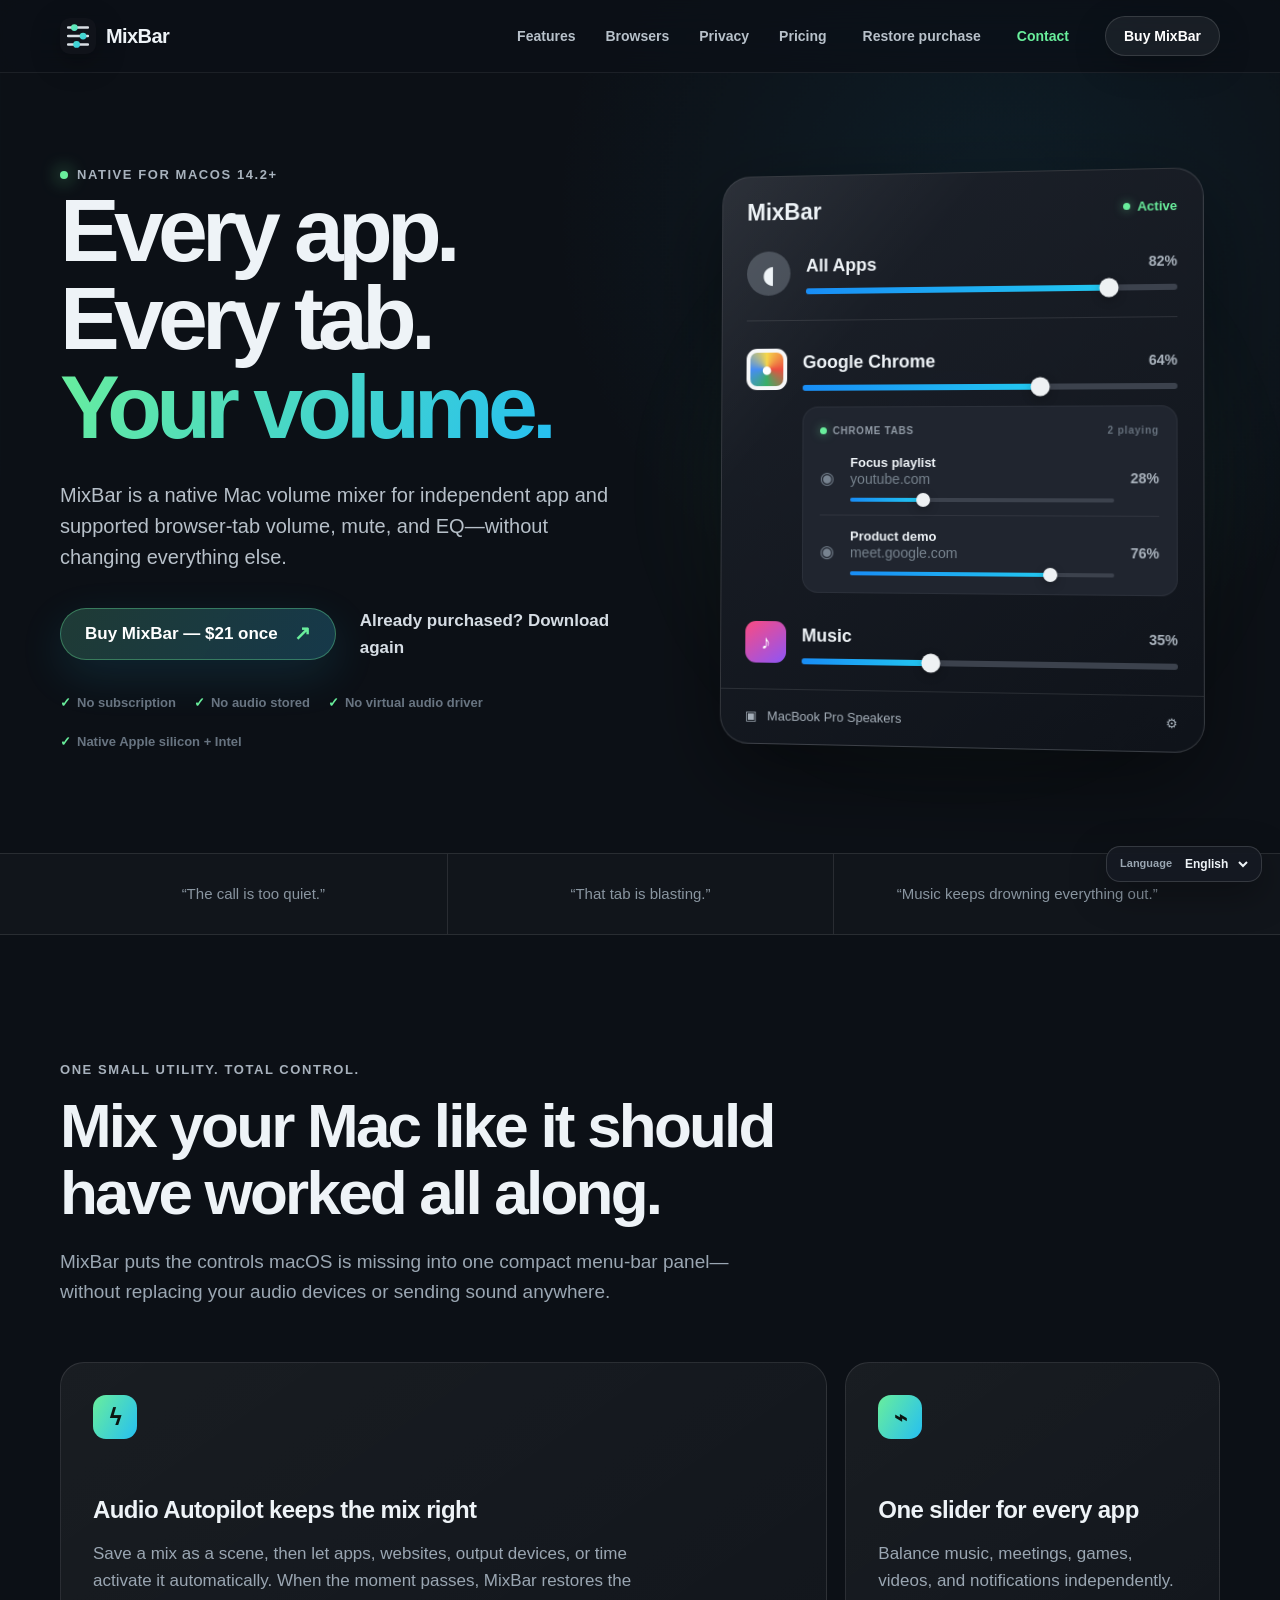
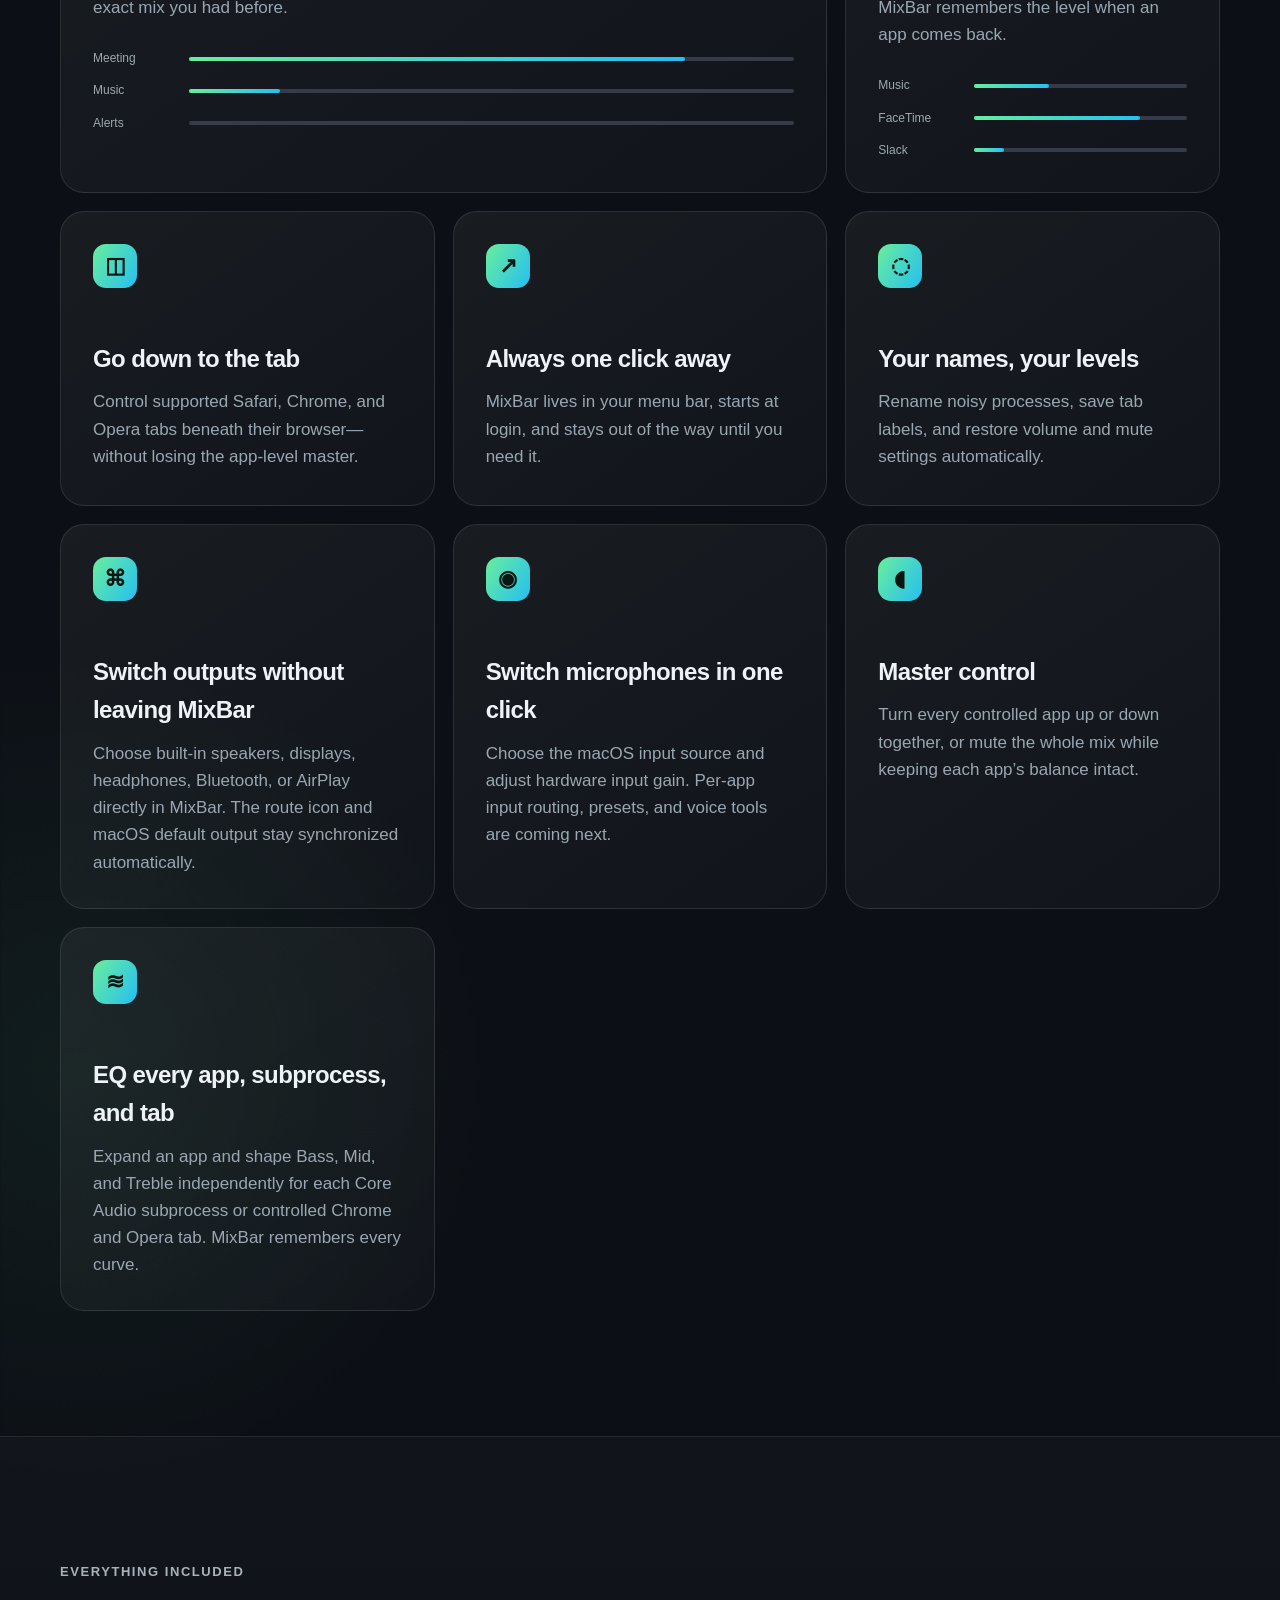
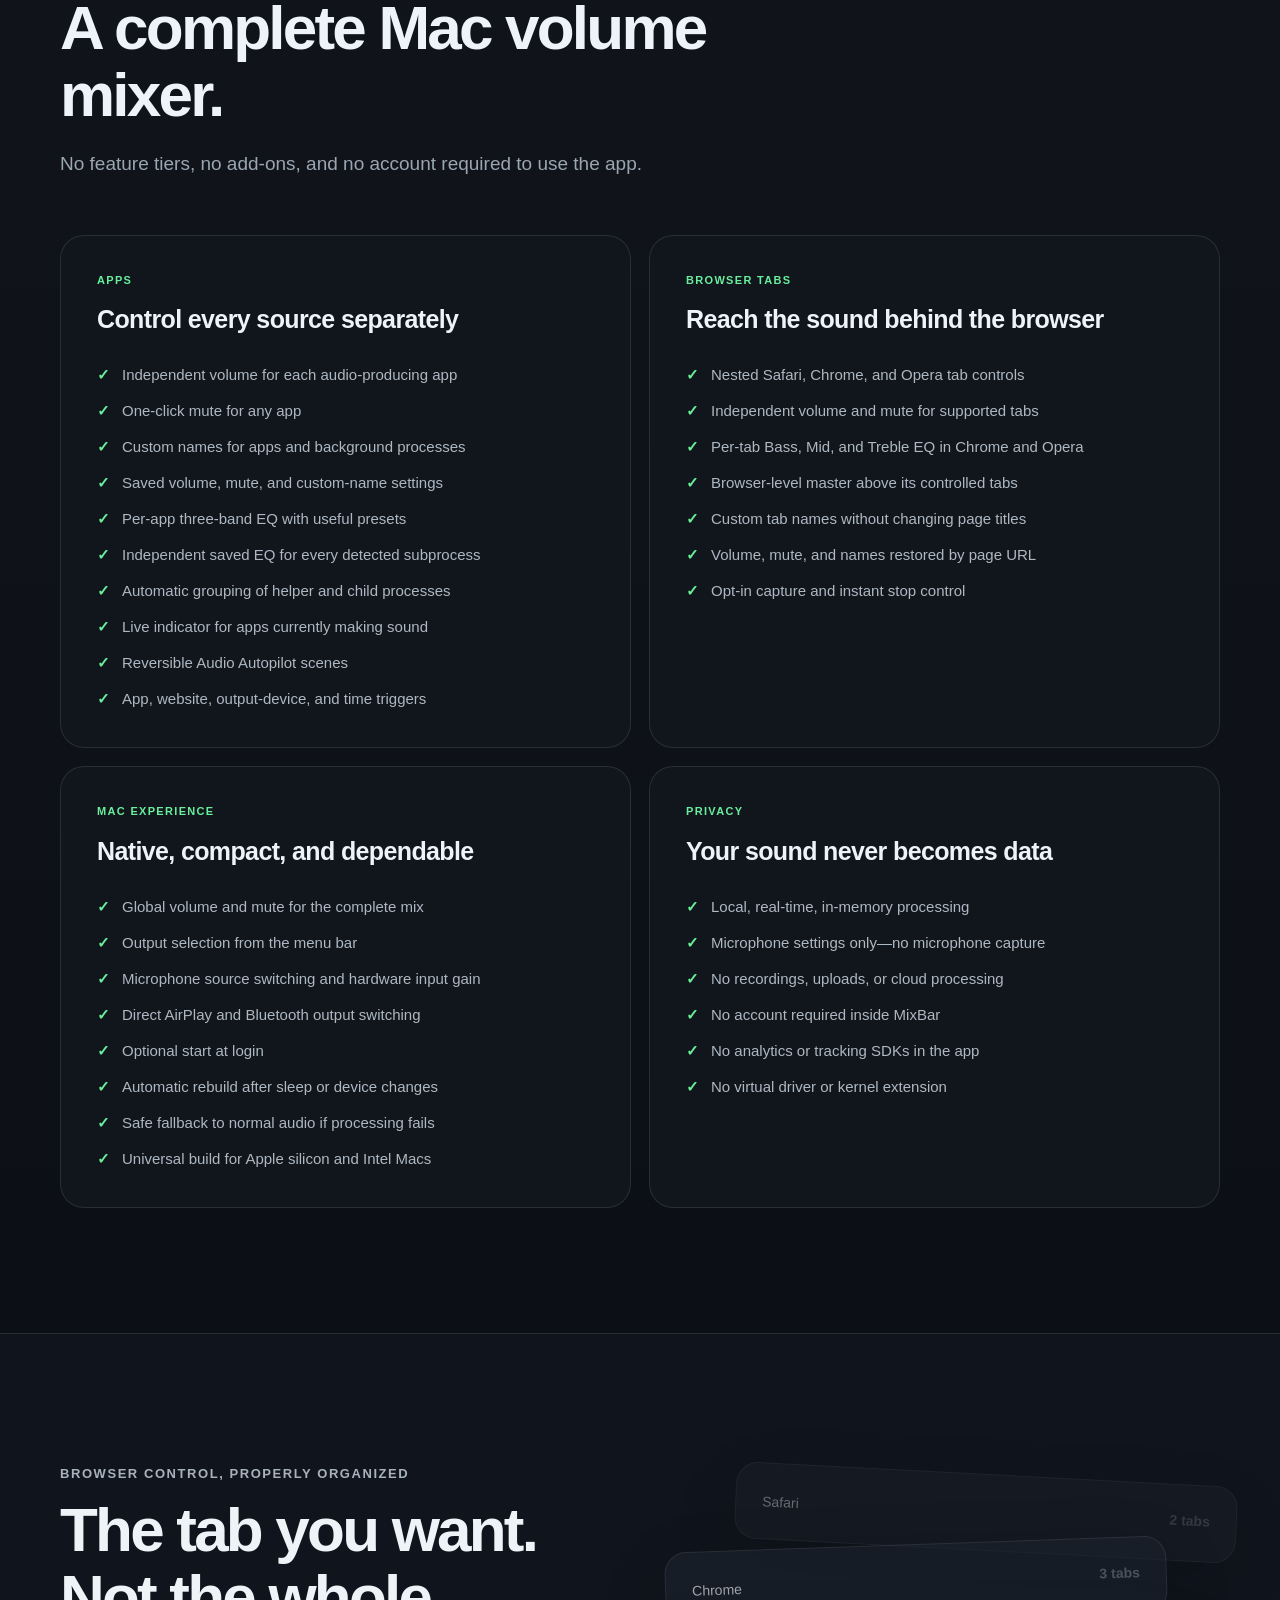
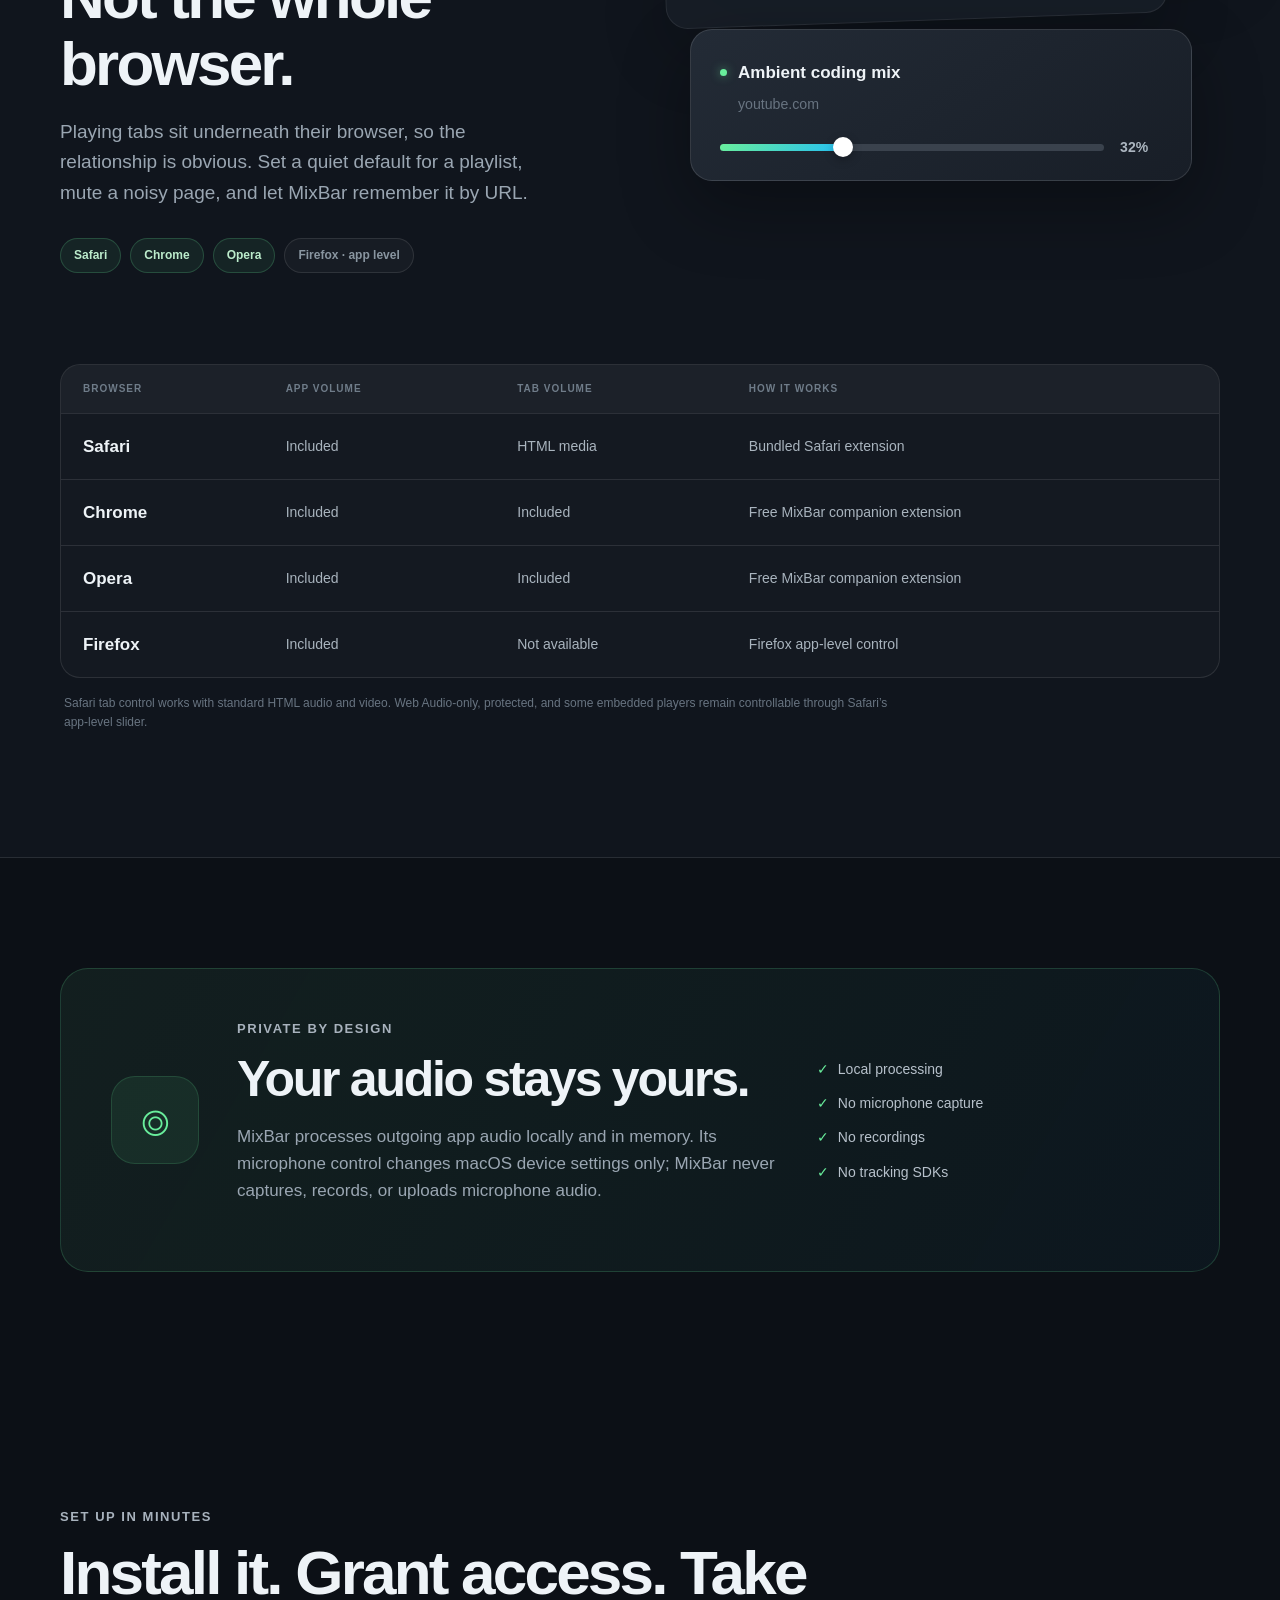
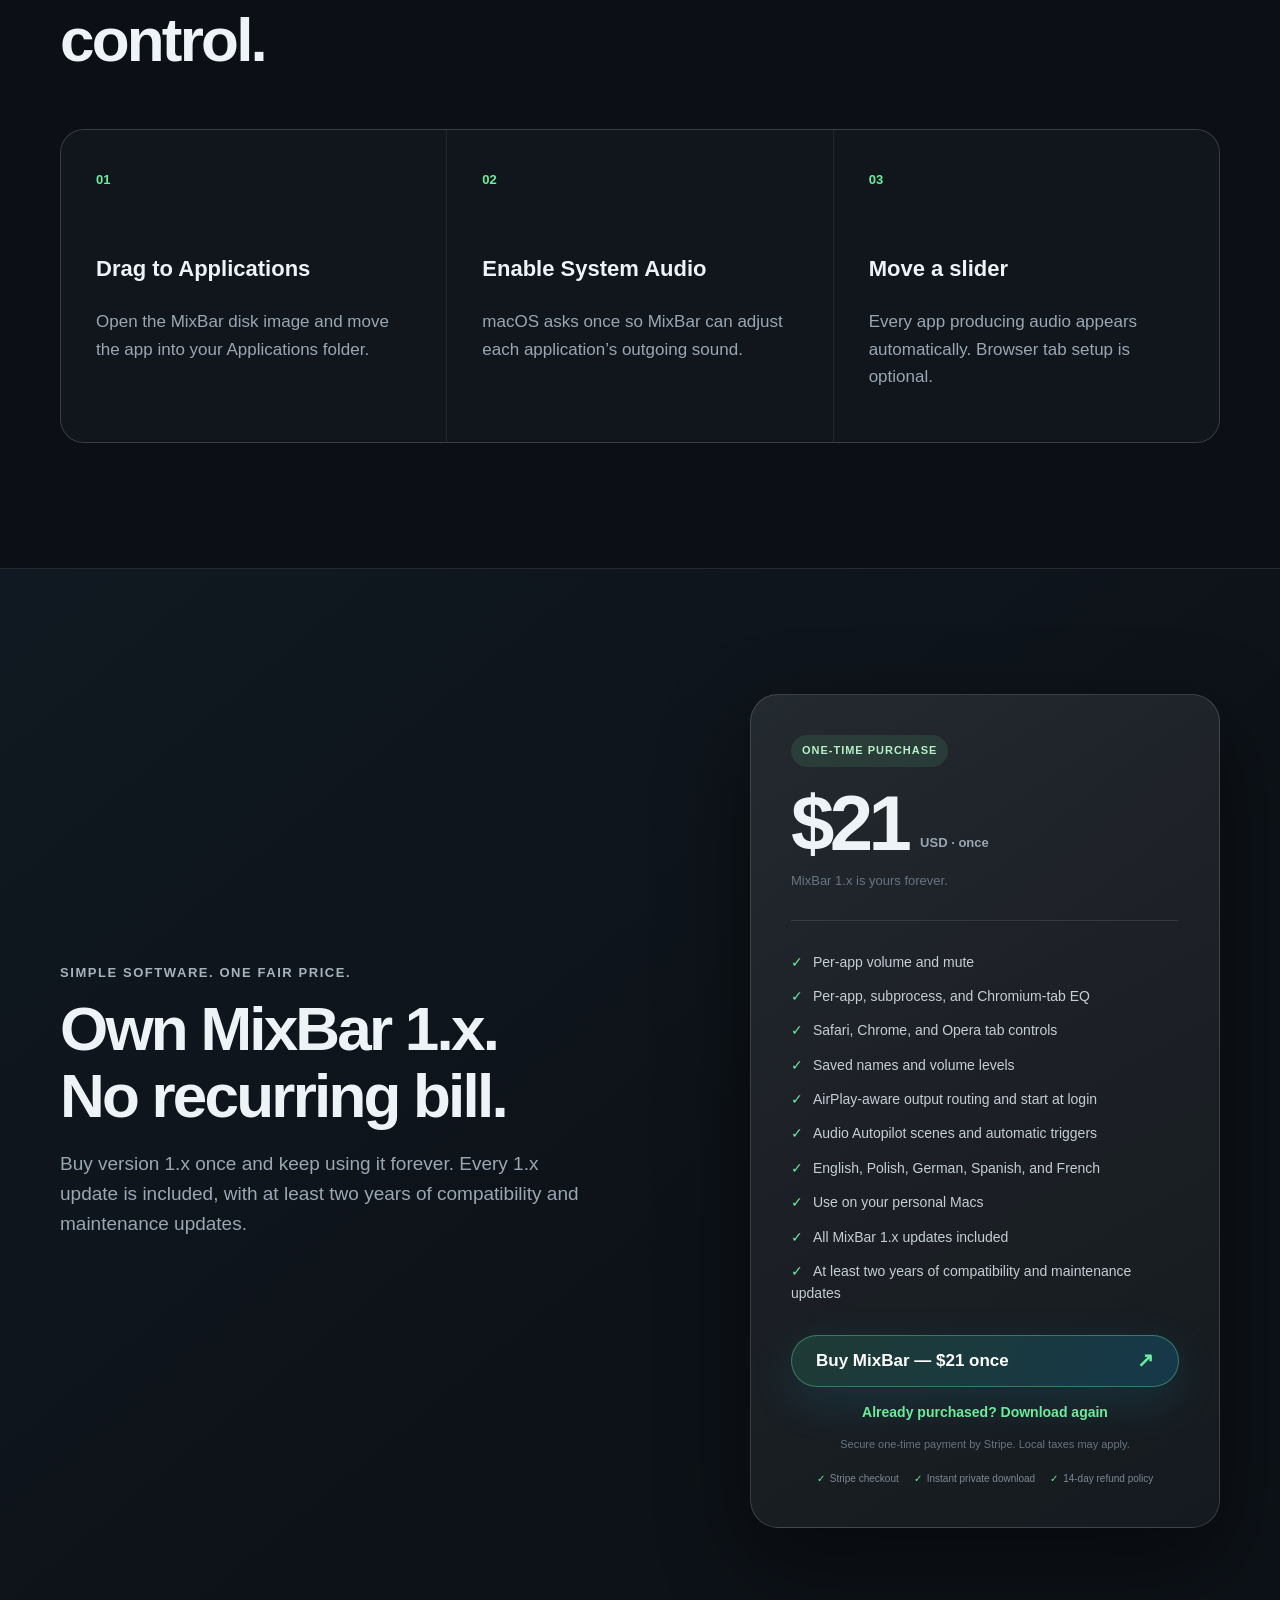
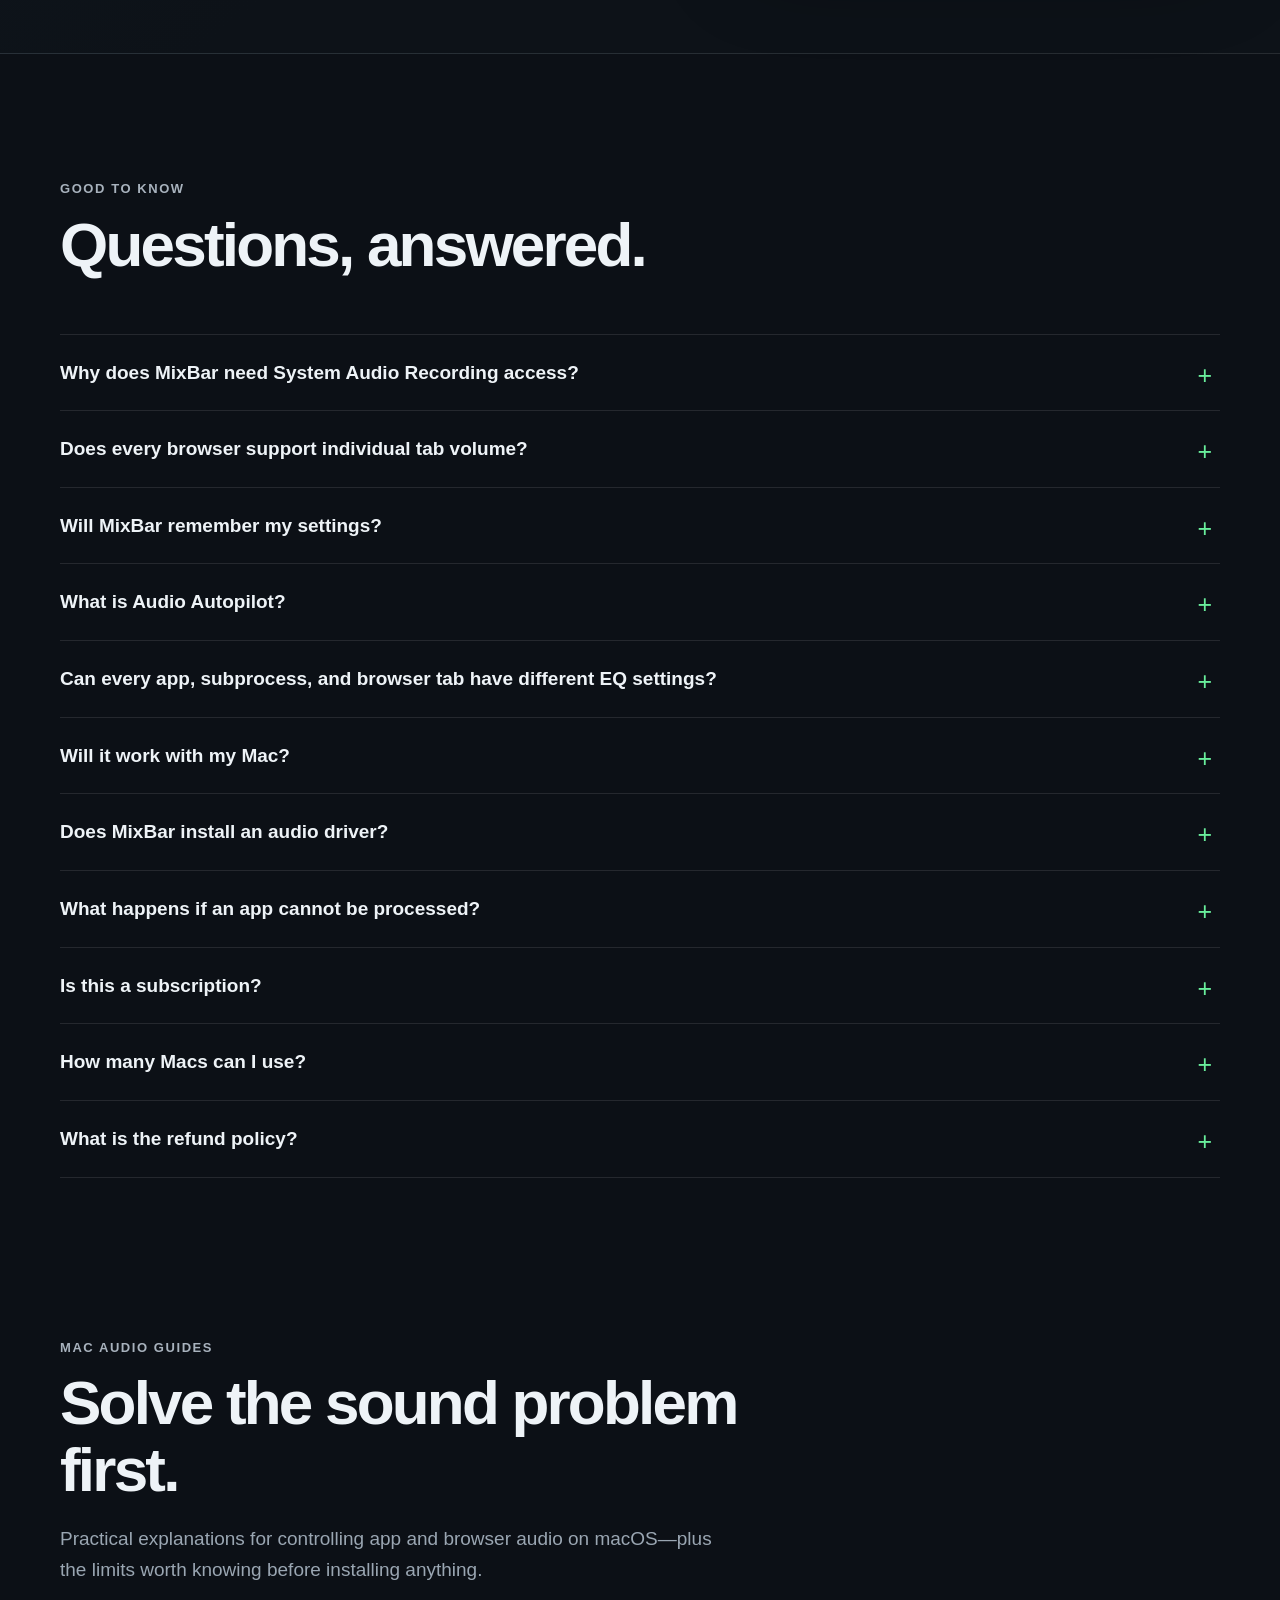
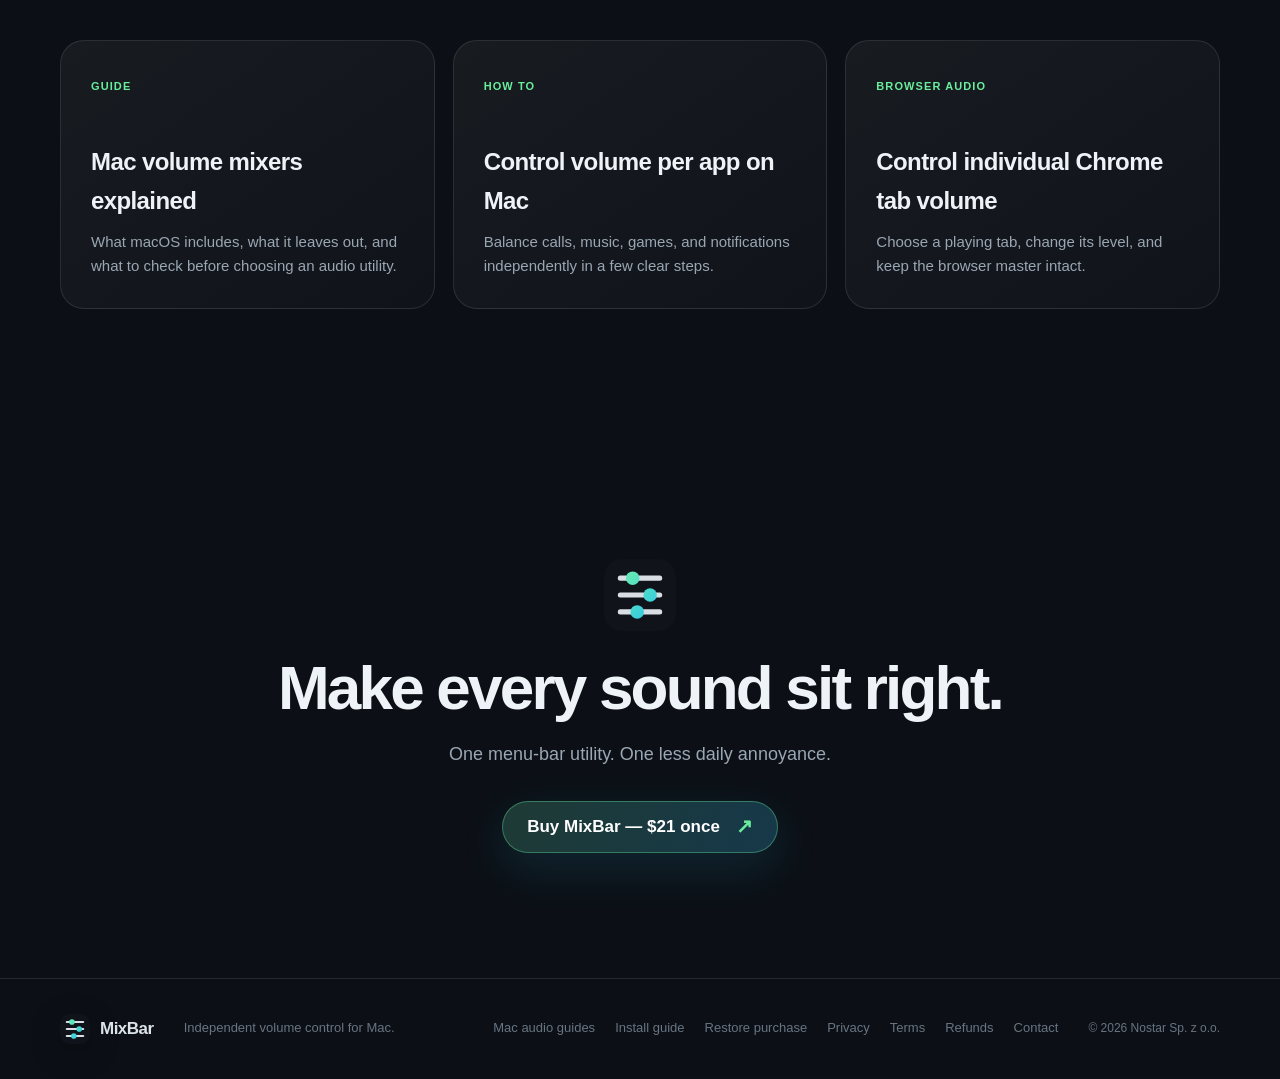
==== commit 8f9fa6de: "Align search signals and strengthen SEO guides" ====
--- a/index.html
+++ b/index.html
@@ -27,34 +27,46 @@
   <script type="application/ld+json">
     {
       "@context": "https://schema.org",
-      "@type": "SoftwareApplication",
-      "name": "MixBar",
-      "url": "https://getmixbar.com/",
-      "image": "https://getmixbar.com/assets/mixbar-social-card.png",
-      "description": "Independent volume control and EQ for Mac apps and supported browser tabs.",
-      "applicationCategory": "UtilitiesApplication",
-      "operatingSystem": "macOS 14.2 or later",
-      "softwareVersion": "1.9.2",
-      "softwareRequirements": "macOS 14.2 or later",
-      "featureList": [
-        "Per-app volume and mute",
-        "Three-band EQ for apps and supported browser tabs",
-        "Supported Safari, Chrome, and Opera tab volume",
-        "Audio Autopilot scenes and triggers",
-        "AirPlay and Bluetooth output switching"
-      ],
-      "offers": {
-        "@type": "Offer",
-        "price": "21.00",
-        "priceCurrency": "USD",
-        "availability": "https://schema.org/InStock",
-        "url": "https://getmixbar.com/#pricing"
-      },
-      "author": {
-        "@type": "Organization",
-        "name": "Nostar Sp. z o.o.",
-        "url": "https://getmixbar.com/"
-      }
+      "@graph": [
+        {
+          "@type": "WebSite",
+          "@id": "https://getmixbar.com/#website",
+          "url": "https://getmixbar.com/",
+          "name": "MixBar",
+          "alternateName": "MixBar for Mac"
+        },
+        {
+          "@type": "SoftwareApplication",
+          "@id": "https://getmixbar.com/#software",
+          "name": "MixBar",
+          "url": "https://getmixbar.com/",
+          "image": "https://getmixbar.com/assets/mixbar-social-card.png",
+          "description": "Independent volume control and EQ for Mac apps and supported browser tabs.",
+          "applicationCategory": "UtilitiesApplication",
+          "operatingSystem": "macOS 14.2 or later",
+          "softwareVersion": "1.9.2",
+          "softwareRequirements": "macOS 14.2 or later",
+          "featureList": [
+            "Per-app volume and mute",
+            "Three-band EQ for apps and supported browser tabs",
+            "Supported Safari, Chrome, and Opera tab volume",
+            "Audio Autopilot scenes and triggers",
+            "AirPlay and Bluetooth output switching"
+          ],
+          "offers": {
+            "@type": "Offer",
+            "price": "21.00",
+            "priceCurrency": "USD",
+            "availability": "https://schema.org/InStock",
+            "url": "https://getmixbar.com/#pricing"
+          },
+          "author": {
+            "@type": "Organization",
+            "name": "Nostar Sp. z o.o.",
+            "url": "https://getmixbar.com/"
+          }
+        }
+      ]
     }
   </script>
 </head>
@@ -73,8 +85,8 @@
         <a href="#privacy">Privacy</a>
         <a href="#pricing">Pricing</a>
       </div>
-      <a class="nav-restore" href="restore.html">Restore purchase</a>
-      <a class="nav-contact" href="contact.html">Contact</a>
+      <a class="nav-restore" href="restore">Restore purchase</a>
+      <a class="nav-contact" href="contact">Contact</a>
       <a class="button button-small checkout-link" href="https://buy.stripe.com/14A4gydeS30BgJf1r51gs01" rel="noopener" target="_blank">Buy MixBar</a>
     </nav>
   </header>
@@ -84,10 +96,10 @@
       <div class="hero-copy reveal">
         <div class="eyebrow"><span></span> Native for macOS 14.2+</div>
         <h1>Every app.<br>Every tab.<br><em>Your volume.</em></h1>
-        <p class="hero-lede">Turn down a loud meeting, keep music in the background, or silence one browser tab—without changing everything else.</p>
+        <p class="hero-lede">MixBar is a native Mac volume mixer for independent app and supported browser-tab volume, mute, and EQ—without changing everything else.</p>
         <div class="hero-actions">
           <a class="button button-primary checkout-link" href="https://buy.stripe.com/14A4gydeS30BgJf1r51gs01" rel="noopener" target="_blank">Buy MixBar — $21 once</a>
-          <a class="text-link" href="restore.html">Already purchased? Download again</a>
+          <a class="text-link" href="restore">Already purchased? Download again</a>
         </div>
         <ul class="trust-list" aria-label="Product benefits">
           <li>No subscription</li>
@@ -391,7 +403,7 @@
             <li>At least two years of compatibility and maintenance updates</li>
           </ul>
           <a class="button button-primary button-full checkout-link" href="https://buy.stripe.com/14A4gydeS30BgJf1r51gs01" rel="noopener" target="_blank">Buy MixBar — $21 once</a>
-          <a class="restore-purchase-link" href="restore.html">Already purchased? Download again</a>
+          <a class="restore-purchase-link" href="restore">Already purchased? Download again</a>
           <p class="price-note">Secure one-time payment by Stripe. Local taxes may apply.</p>
           <div class="checkout-trust" aria-label="Purchase details"><span>Stripe checkout</span><span>Instant private download</span><span>14-day refund policy</span></div>
         </div>
@@ -422,13 +434,13 @@
         <p class="section-intro">Practical explanations for controlling app and browser audio on macOS—plus the limits worth knowing before installing anything.</p>
       </div>
       <div class="learn-grid">
-        <a class="learn-card reveal" href="guides/mac-volume-mixer.html">
+        <a class="learn-card reveal" href="guides/mac-volume-mixer">
           <span>Guide</span><h3>Mac volume mixers explained</h3><p>What macOS includes, what it leaves out, and what to check before choosing an audio utility.</p>
         </a>
-        <a class="learn-card reveal" href="guides/control-volume-per-app-mac.html">
+        <a class="learn-card reveal" href="guides/control-volume-per-app-mac">
           <span>How to</span><h3>Control volume per app on Mac</h3><p>Balance calls, music, games, and notifications independently in a few clear steps.</p>
         </a>
-        <a class="learn-card reveal" href="guides/control-chrome-tab-volume-mac.html">
+        <a class="learn-card reveal" href="guides/control-chrome-tab-volume-mac">
           <span>Browser audio</span><h3>Control individual Chrome tab volume</h3><p>Choose a playing tab, change its level, and keep the browser master intact.</p>
         </a>
       </div>
@@ -448,7 +460,7 @@
     <div class="shell footer-grid">
       <a class="brand" href="#top"><img src="assets/mixbar-mark.svg" width="30" height="30" alt=""><span>MixBar</span></a>
       <p>Independent volume control for Mac.</p>
-      <div><a href="guides/mac-volume-mixer.html">Mac audio guides</a><a href="install.html">Install guide</a><a href="restore.html">Restore purchase</a><a href="privacy.html">Privacy</a><a href="terms.html">Terms</a><a href="refunds.html">Refunds</a><a href="contact.html">Contact</a></div>
+      <div><a href="guides/mac-volume-mixer">Mac audio guides</a><a href="install">Install guide</a><a href="restore">Restore purchase</a><a href="privacy">Privacy</a><a href="terms">Terms</a><a href="refunds">Refunds</a><a href="contact">Contact</a></div>
       <small>© <span id="year"></span> Nostar Sp. z o.o.</small>
     </div>
   </footer>
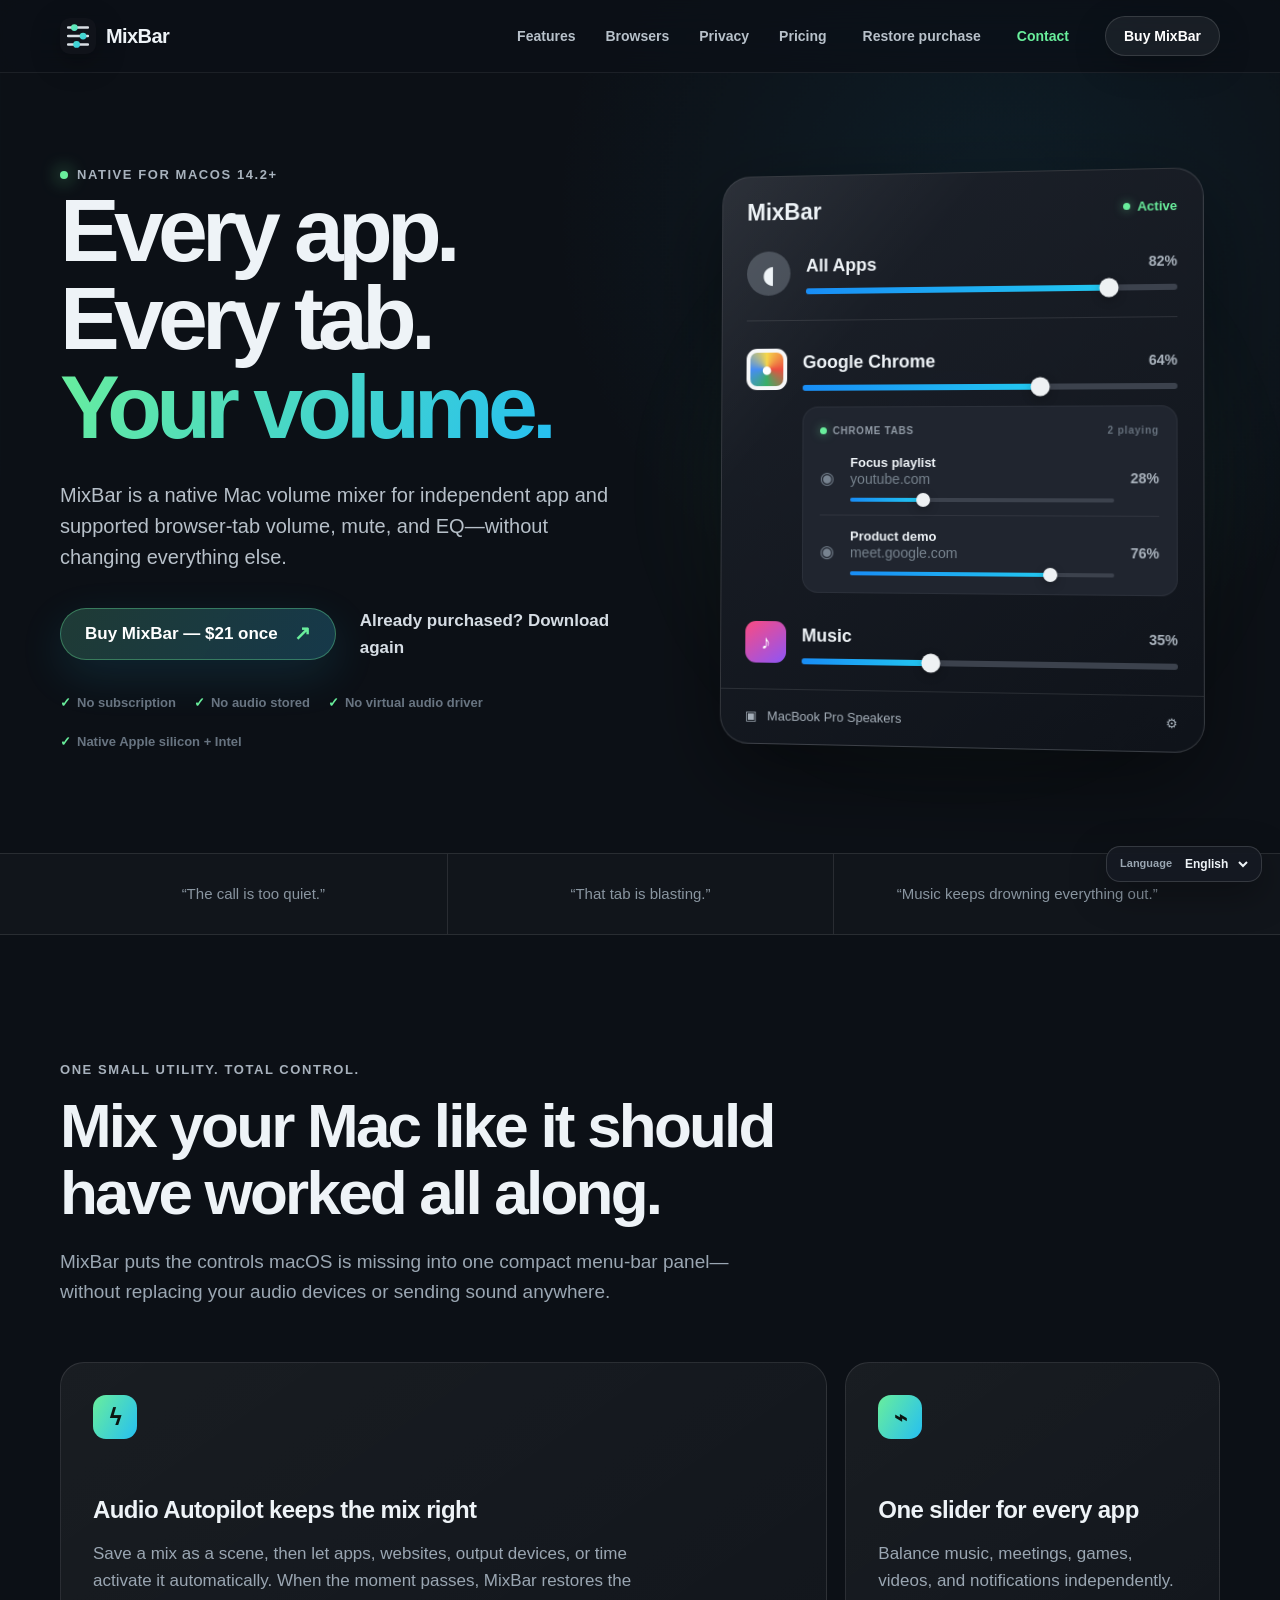
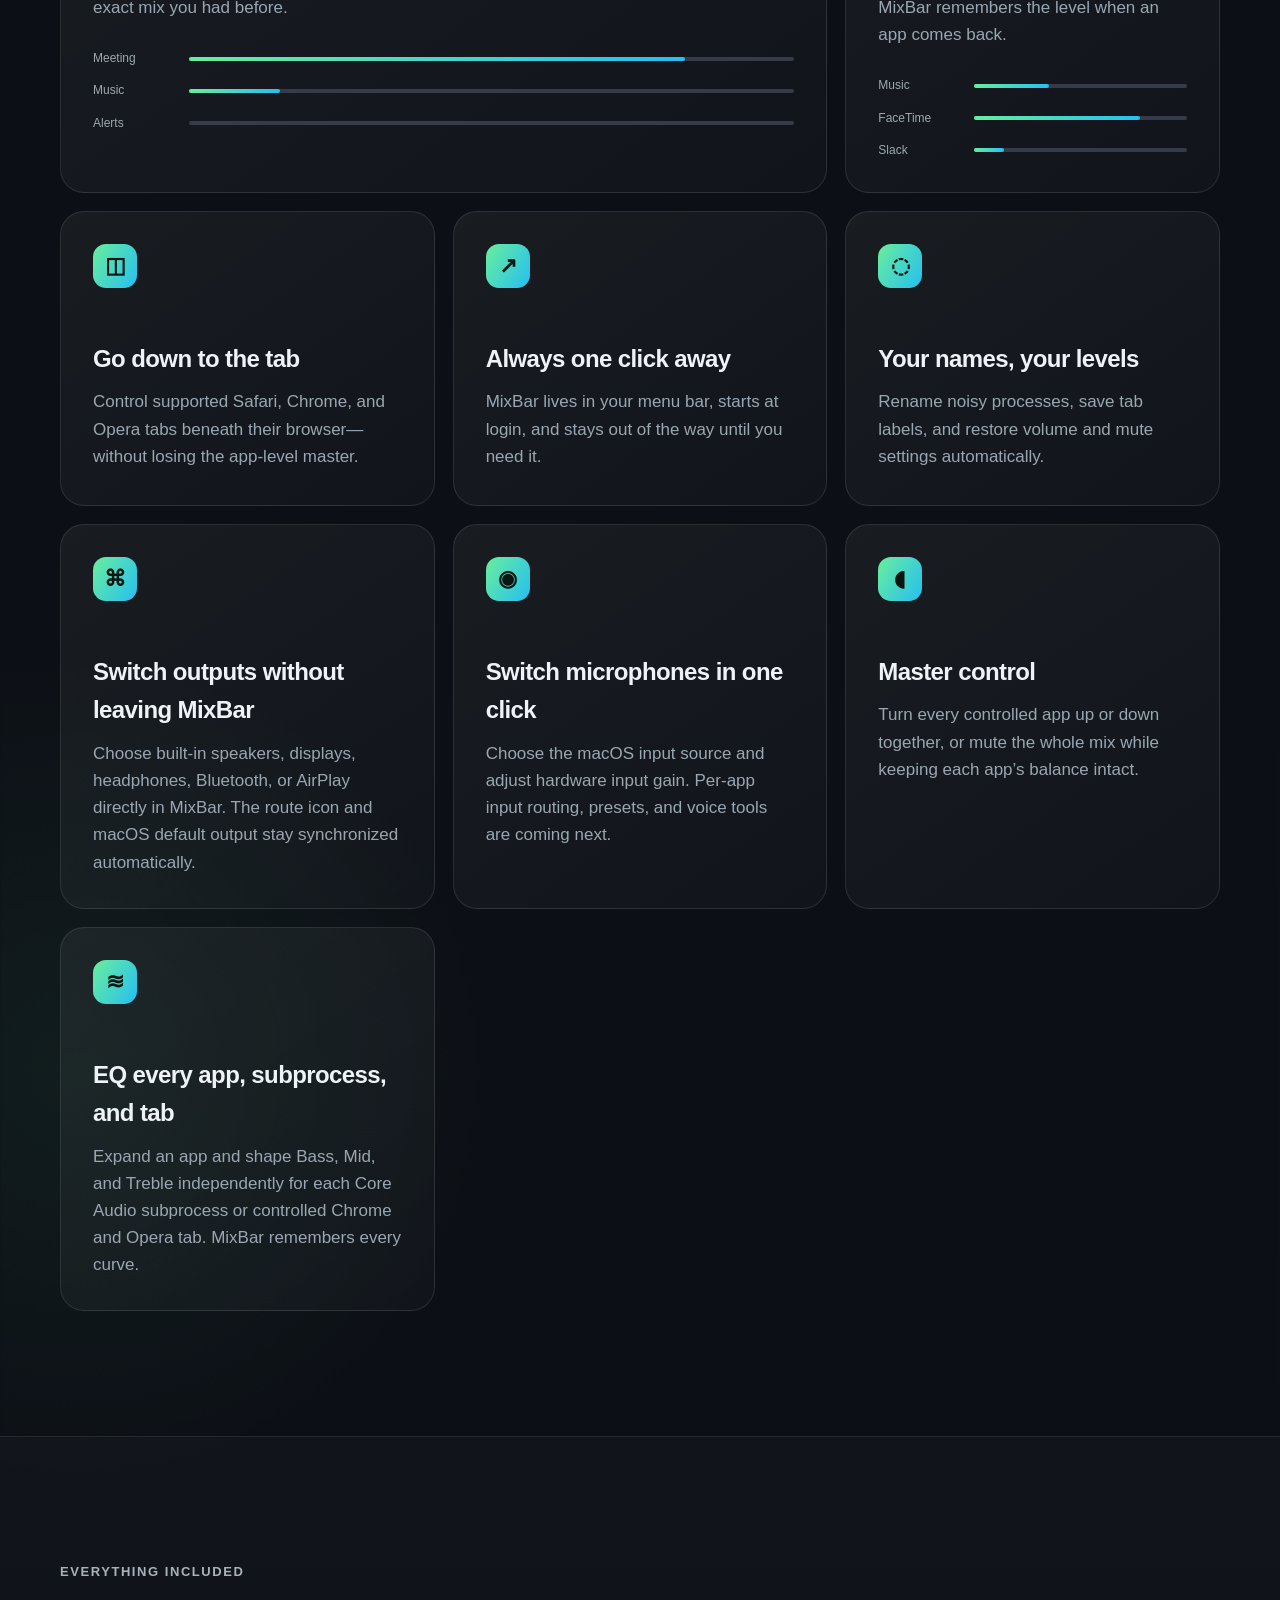
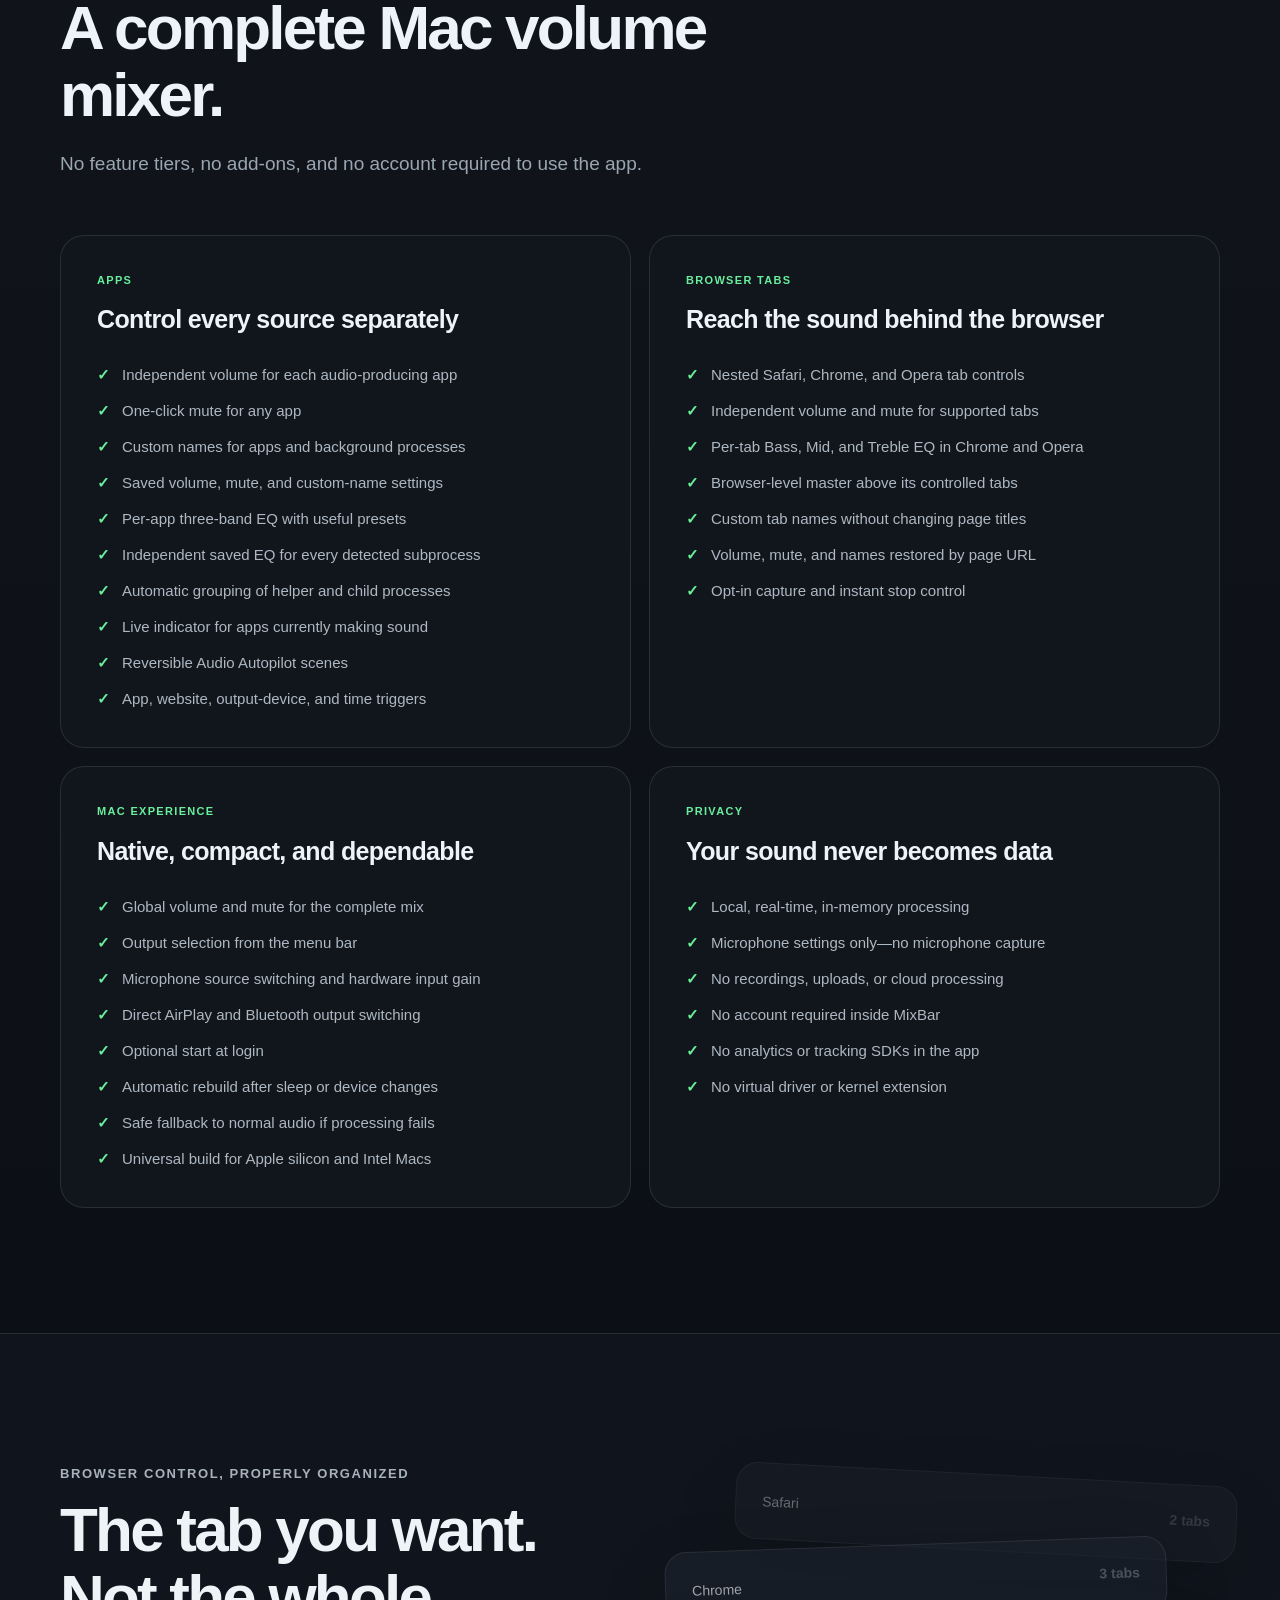
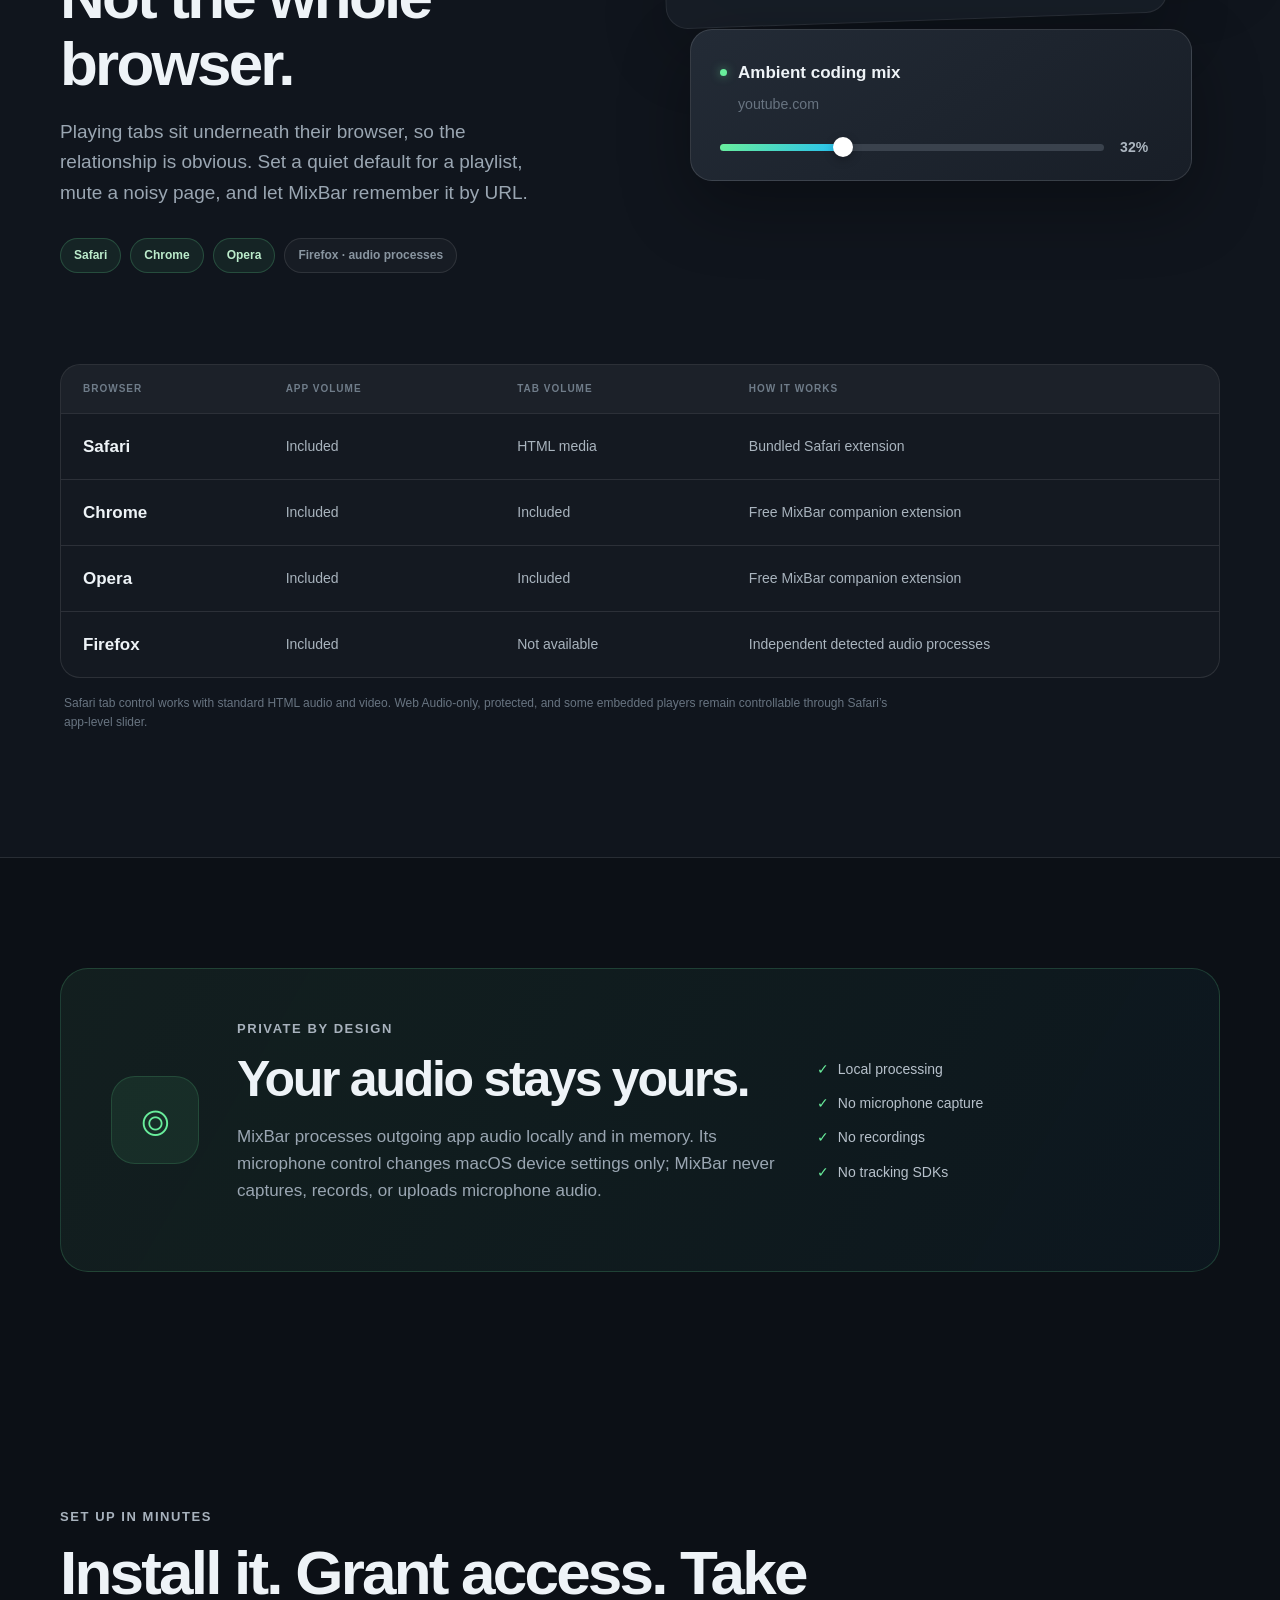
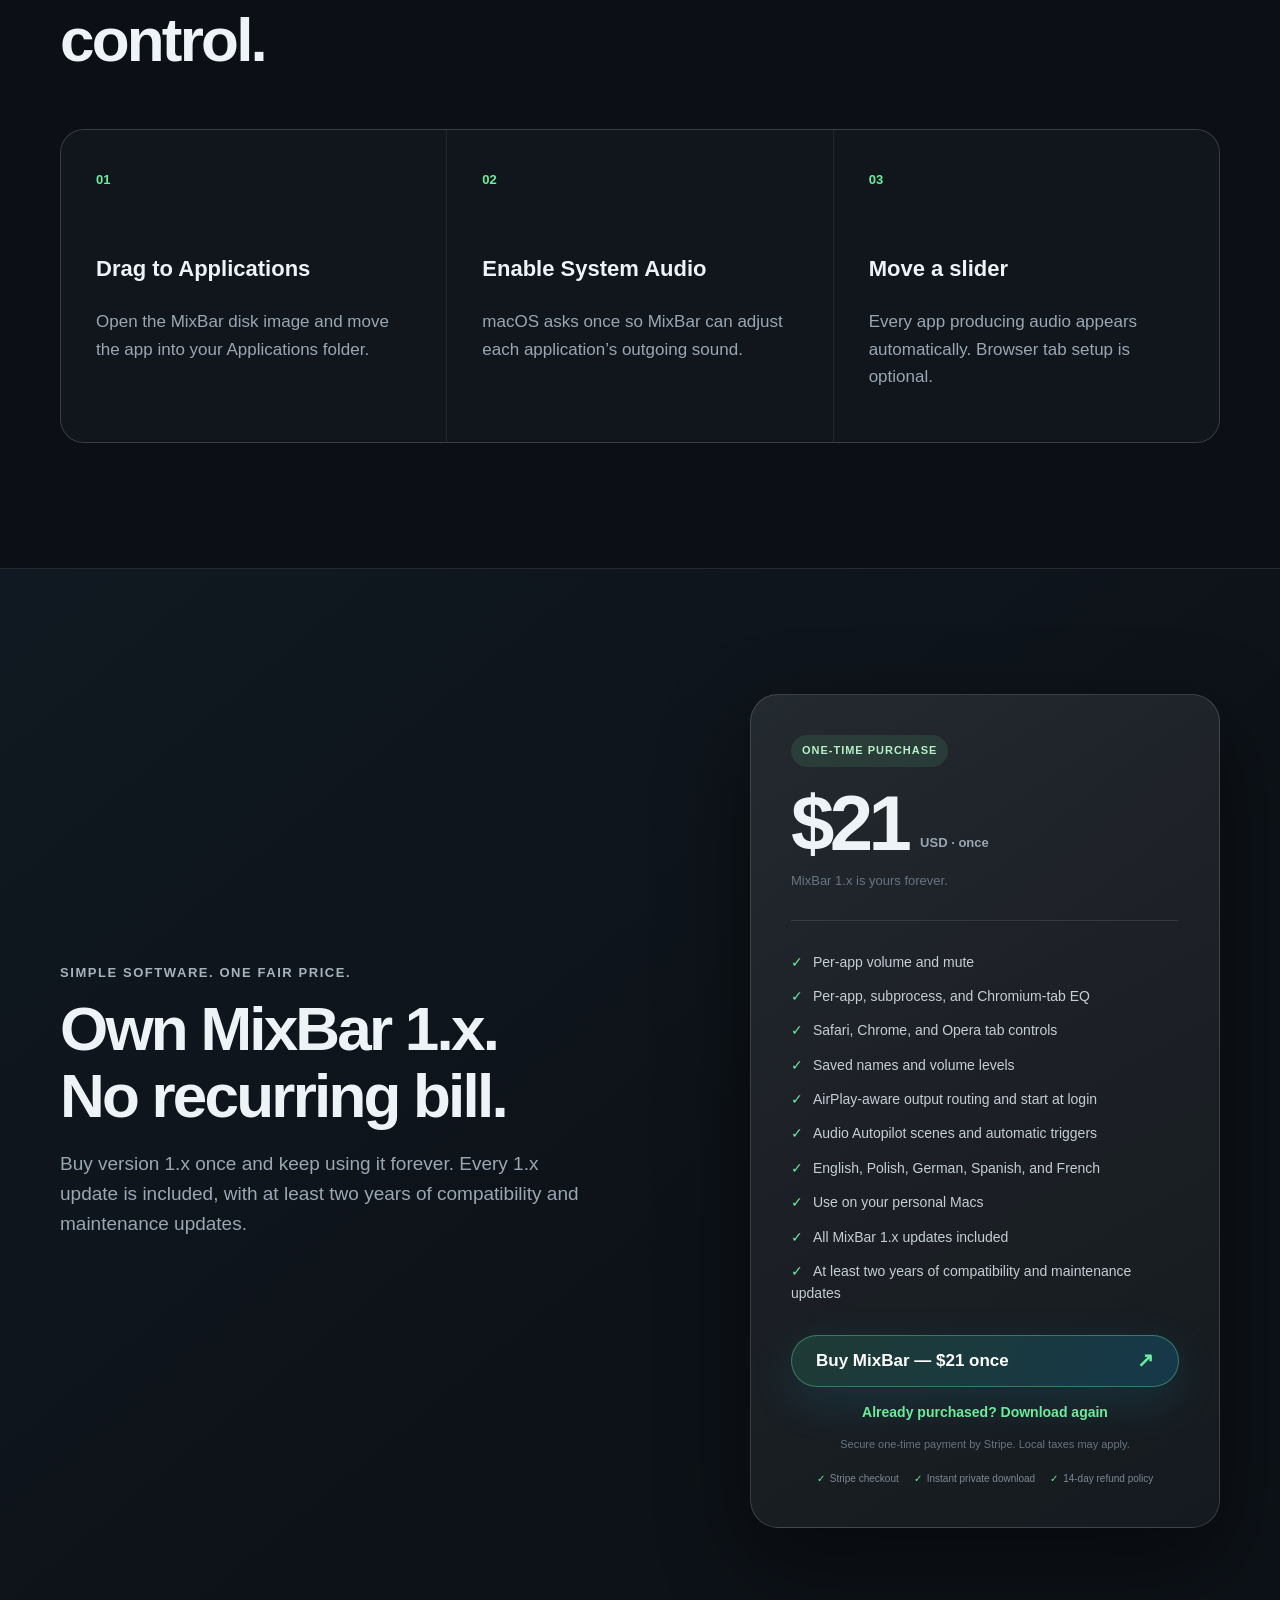
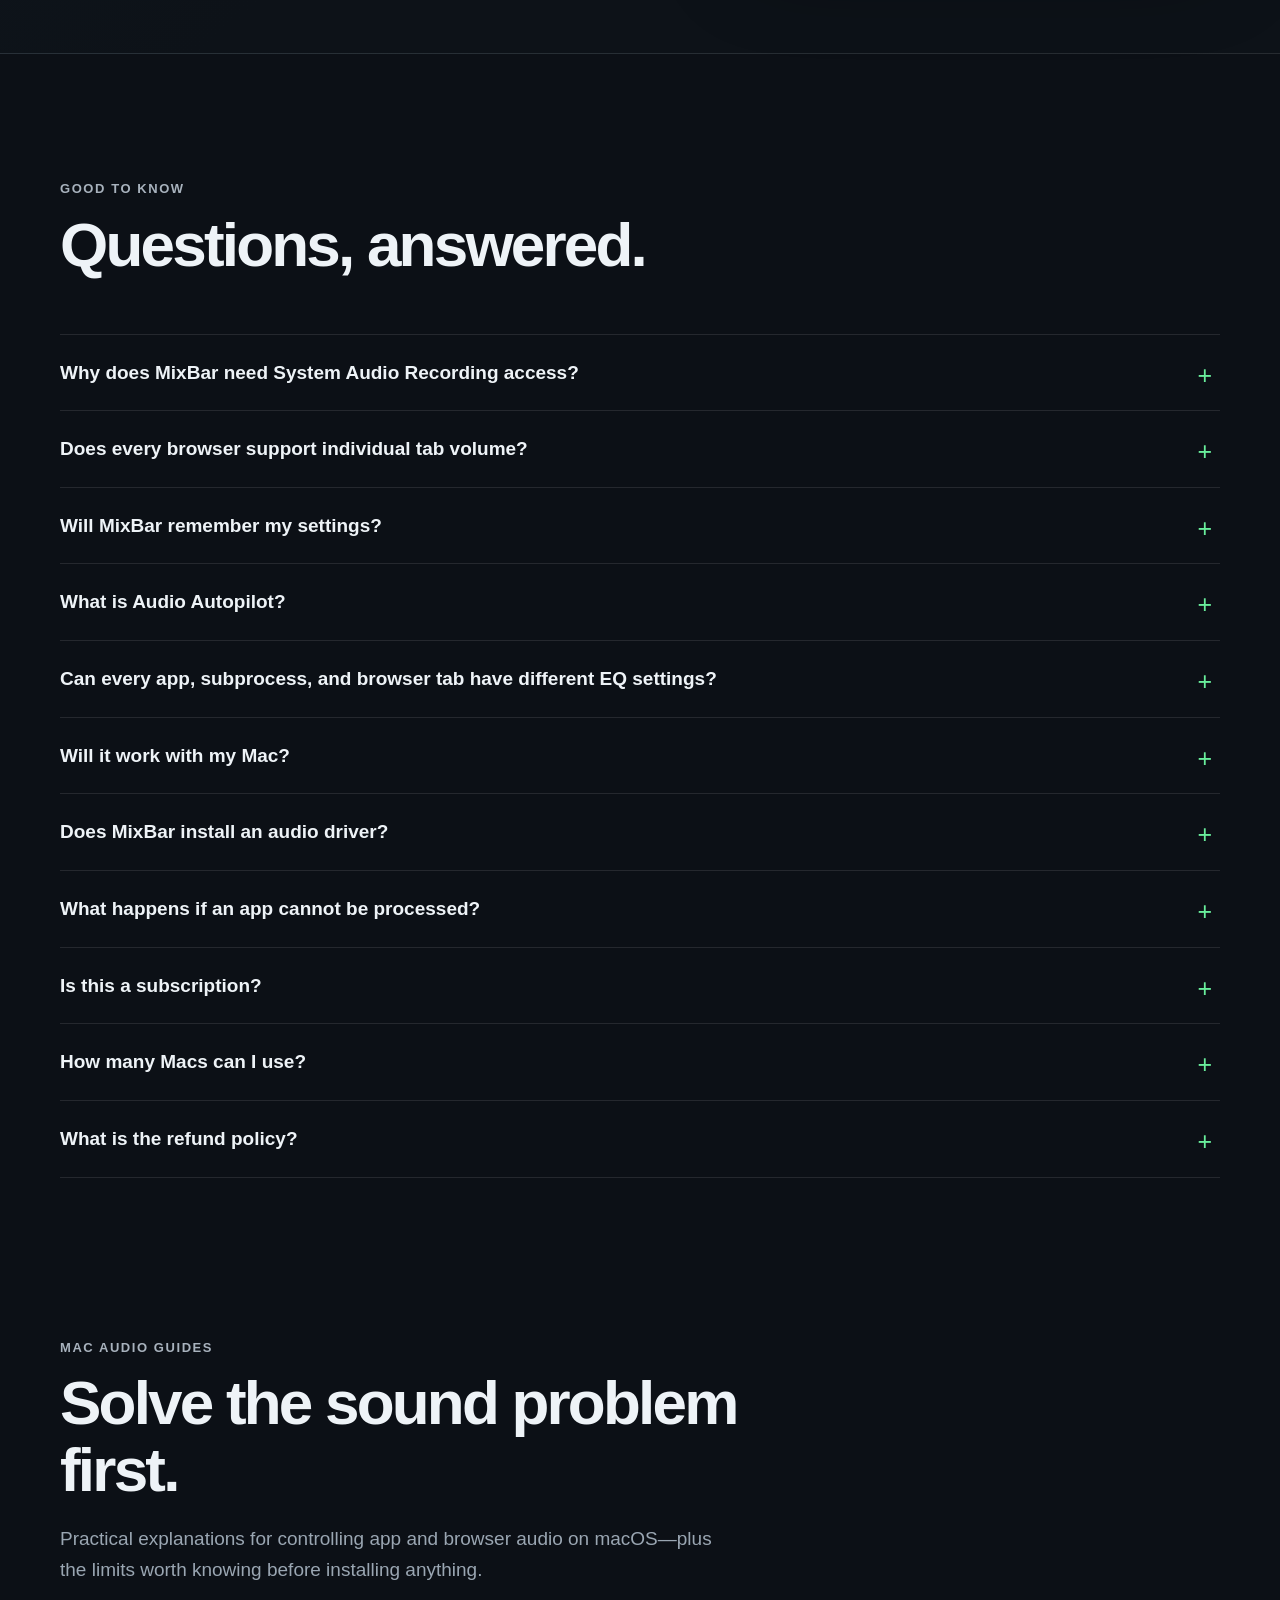
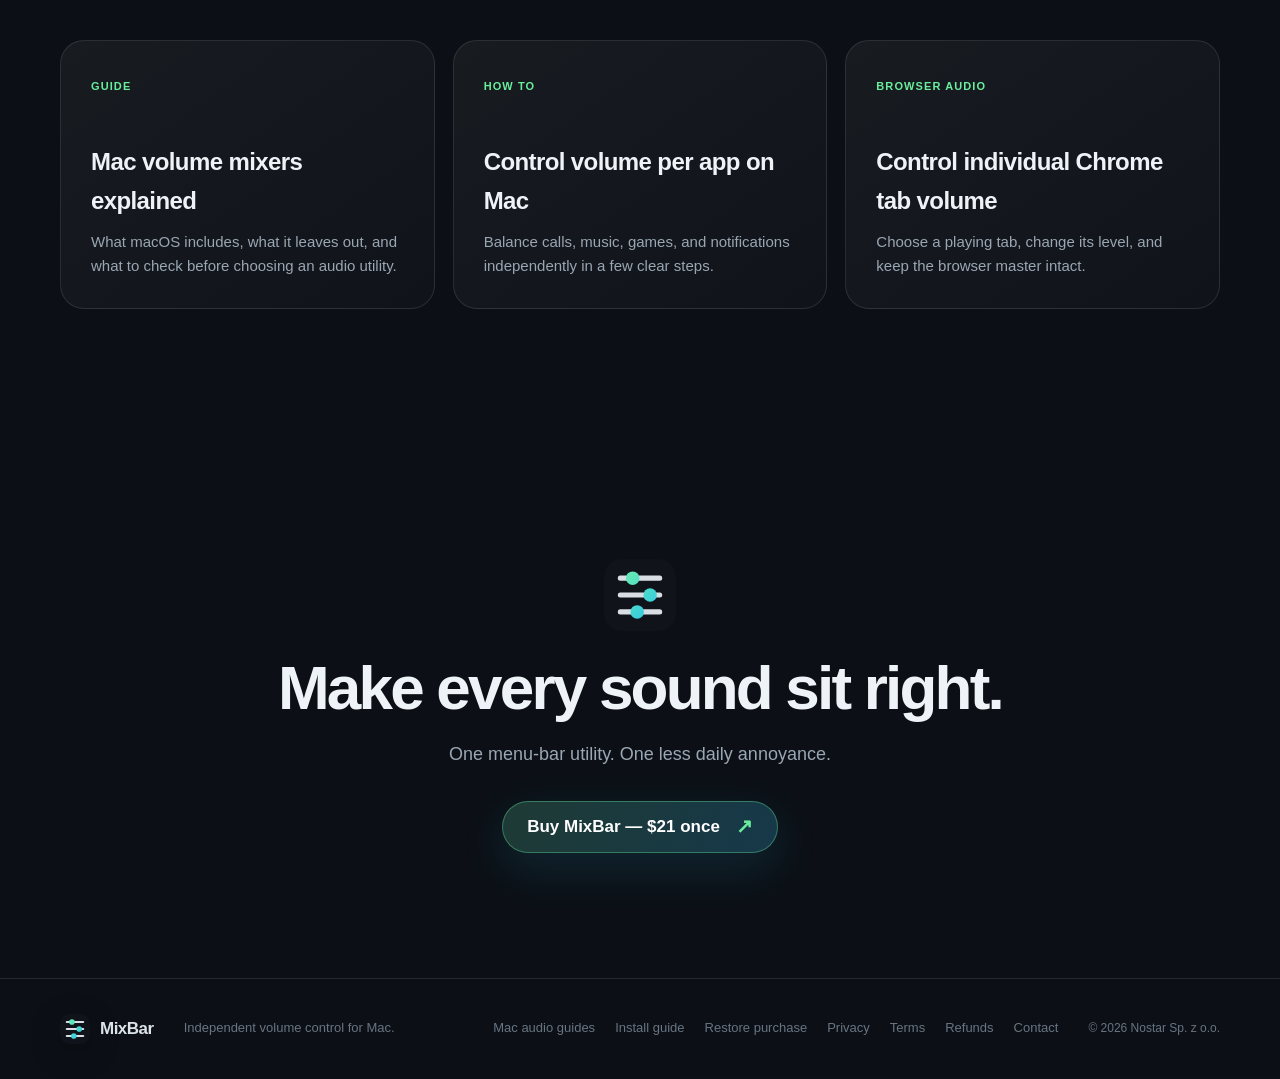
==== commit 5be7c477: "Add independent Firefox subprocess volume controls" ====
--- a/index.html
+++ b/index.html
@@ -315,7 +315,7 @@
           <h2>The tab you want.<br>Not the whole browser.</h2>
           <p>Playing tabs sit underneath their browser, so the relationship is obvious. Set a quiet default for a playlist, mute a noisy page, and let MixBar remember it by URL.</p>
           <div class="browser-badges" aria-label="Browser support">
-            <span>Safari</span><span>Chrome</span><span>Opera</span><span class="muted">Firefox · app level</span>
+            <span>Safari</span><span>Chrome</span><span>Opera</span><span class="muted">Firefox · audio processes</span>
           </div>
         </div>
         <div class="browser-stack reveal" aria-hidden="true">
@@ -343,7 +343,7 @@
             <strong role="cell">Opera</strong><span role="cell" data-label="App volume">Included</span><span role="cell" data-label="Tab volume">Included</span><span role="cell" data-label="How it works">Free MixBar companion extension</span>
           </div>
           <div class="compatibility-row" role="row">
-            <strong role="cell">Firefox</strong><span role="cell" data-label="App volume">Included</span><span role="cell" data-label="Tab volume">Not available</span><span role="cell" data-label="How it works">Firefox app-level control</span>
+            <strong role="cell">Firefox</strong><span role="cell" data-label="App volume">Included</span><span role="cell" data-label="Tab volume">Not available</span><span role="cell" data-label="How it works">Independent detected audio processes</span>
           </div>
         </div>
         <p class="compatibility-note">Safari tab control works with standard HTML audio and video. Web Audio-only, protected, and some embedded players remain controllable through Safari’s app-level slider.</p>
@@ -414,7 +414,7 @@
       <div class="section-heading reveal"><div class="eyebrow">Good to know</div><h2>Questions, answered.</h2></div>
       <div class="faq-list">
         <details><summary>Why does MixBar need System Audio Recording access?</summary><p>That is Apple’s name for the permission used to access an app’s outgoing audio stream. MixBar uses it only to change output volume locally. Microphone controls change device settings without capturing audio.</p></details>
-        <details><summary>Does every browser support individual tab volume?</summary><p>Safari works with standard HTML audio and video. Chrome and Opera use the optional MixBar extension and require you to choose which tabs to control. Firefox is controlled at the application level.</p></details>
+        <details><summary>Does every browser support individual tab volume?</summary><p>Safari works with standard HTML audio and video. Chrome and Opera use the optional MixBar extension and require you to choose which tabs to control. Firefox does not expose named tab audio, but MixBar can independently control each detected Firefox audio subprocess; one subprocess may contain more than one tab.</p></details>
         <details><summary>Will MixBar remember my settings?</summary><p>Yes. App settings are stored by bundle identifier, while supported browser-tab settings are remembered by URL.</p></details>
         <details><summary>What is Audio Autopilot?</summary><p>Audio Autopilot saves your complete mix as a scene and can activate it when an app plays, a website has media, a particular output is connected, or a time window begins. It restores the previous mix when the trigger ends, and all rules stay on your Mac.</p></details>
         <details><summary>Can every app, subprocess, and browser tab have different EQ settings?</summary><p>Yes. Expand an app to reach each detected Core Audio subprocess, or open EQ beside a controlled Chrome or Opera tab. Bass, Mid, and Treble range from −12 dB to +12 dB, and MixBar remembers every curve.</p></details>
@@ -467,7 +467,7 @@
 
   <script src="site-config.js?v=20261013-2"></script>
   <script src="script.js?v=20261002-3"></script>
-  <script src="translations.js?v=20261013-1"></script>
+  <script src="translations.js?v=20261020-1"></script>
   <script src="i18n.js"></script>
 </body>
 </html>
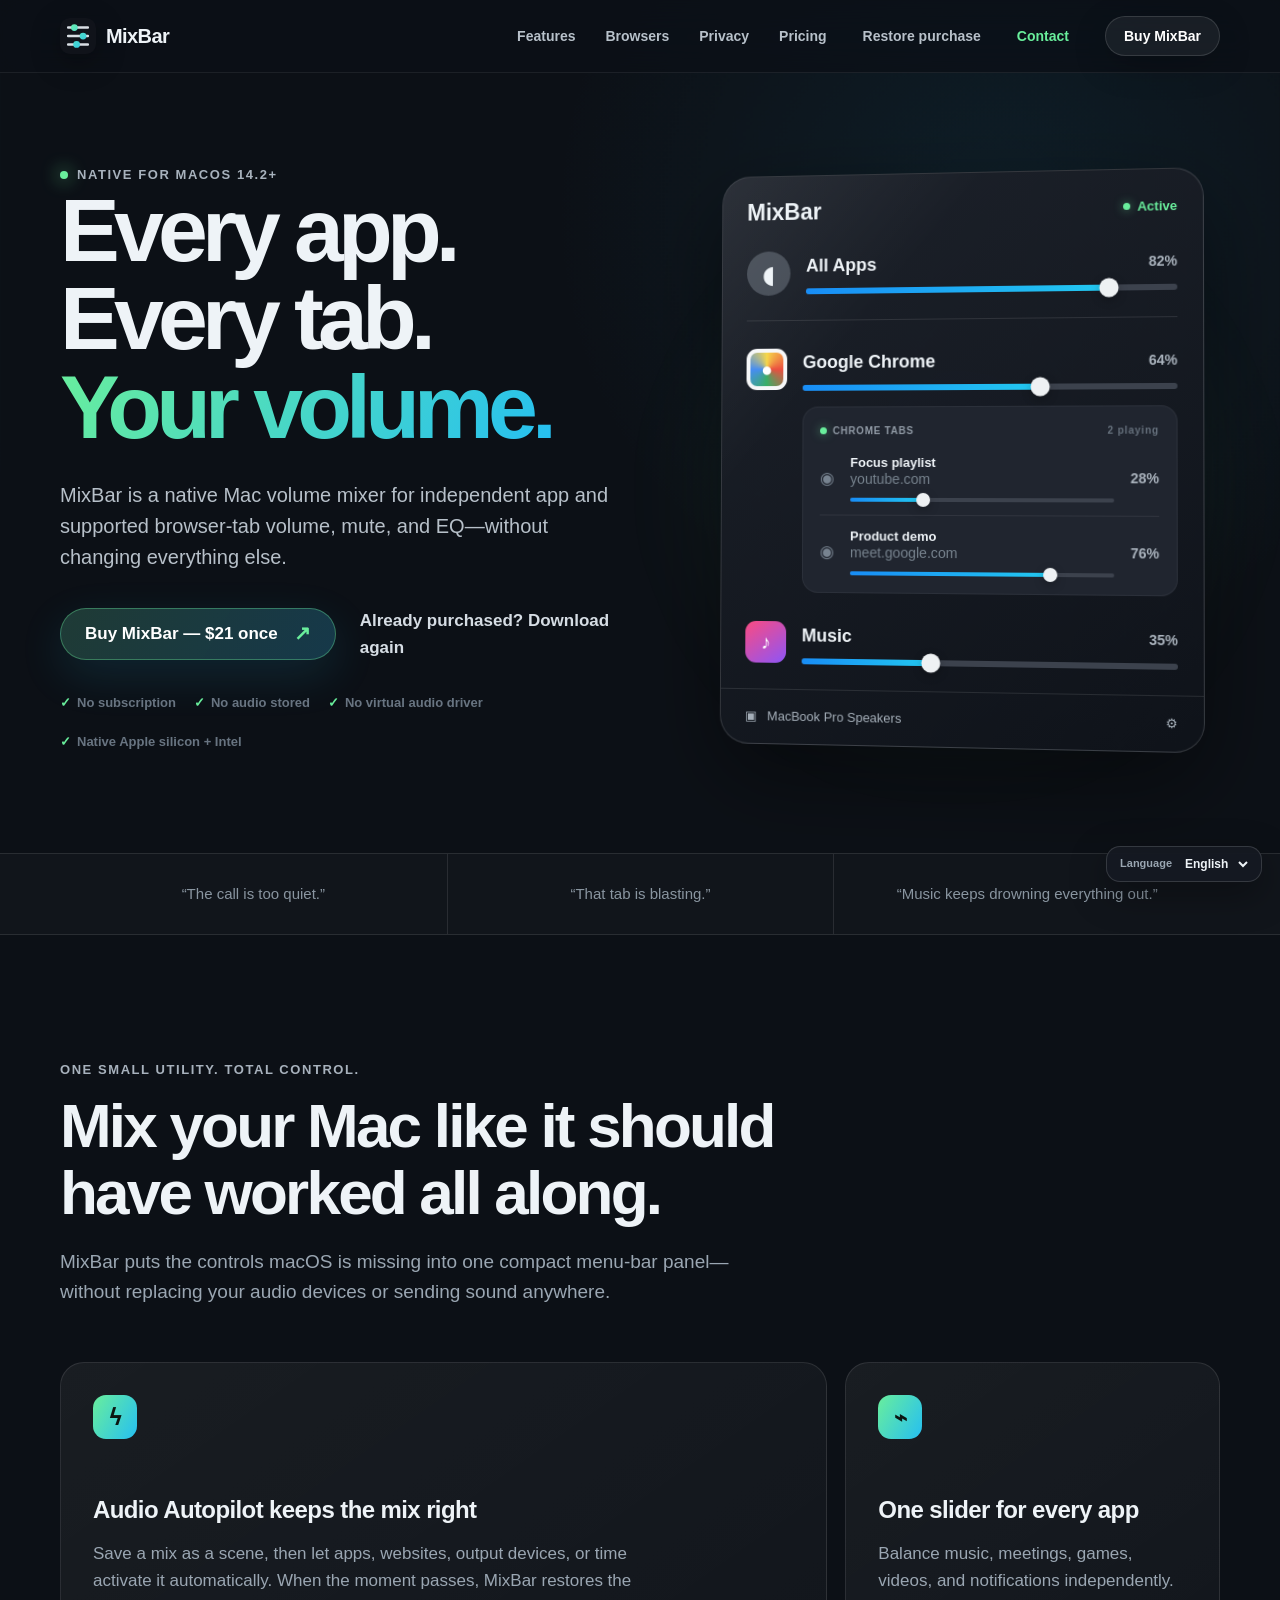
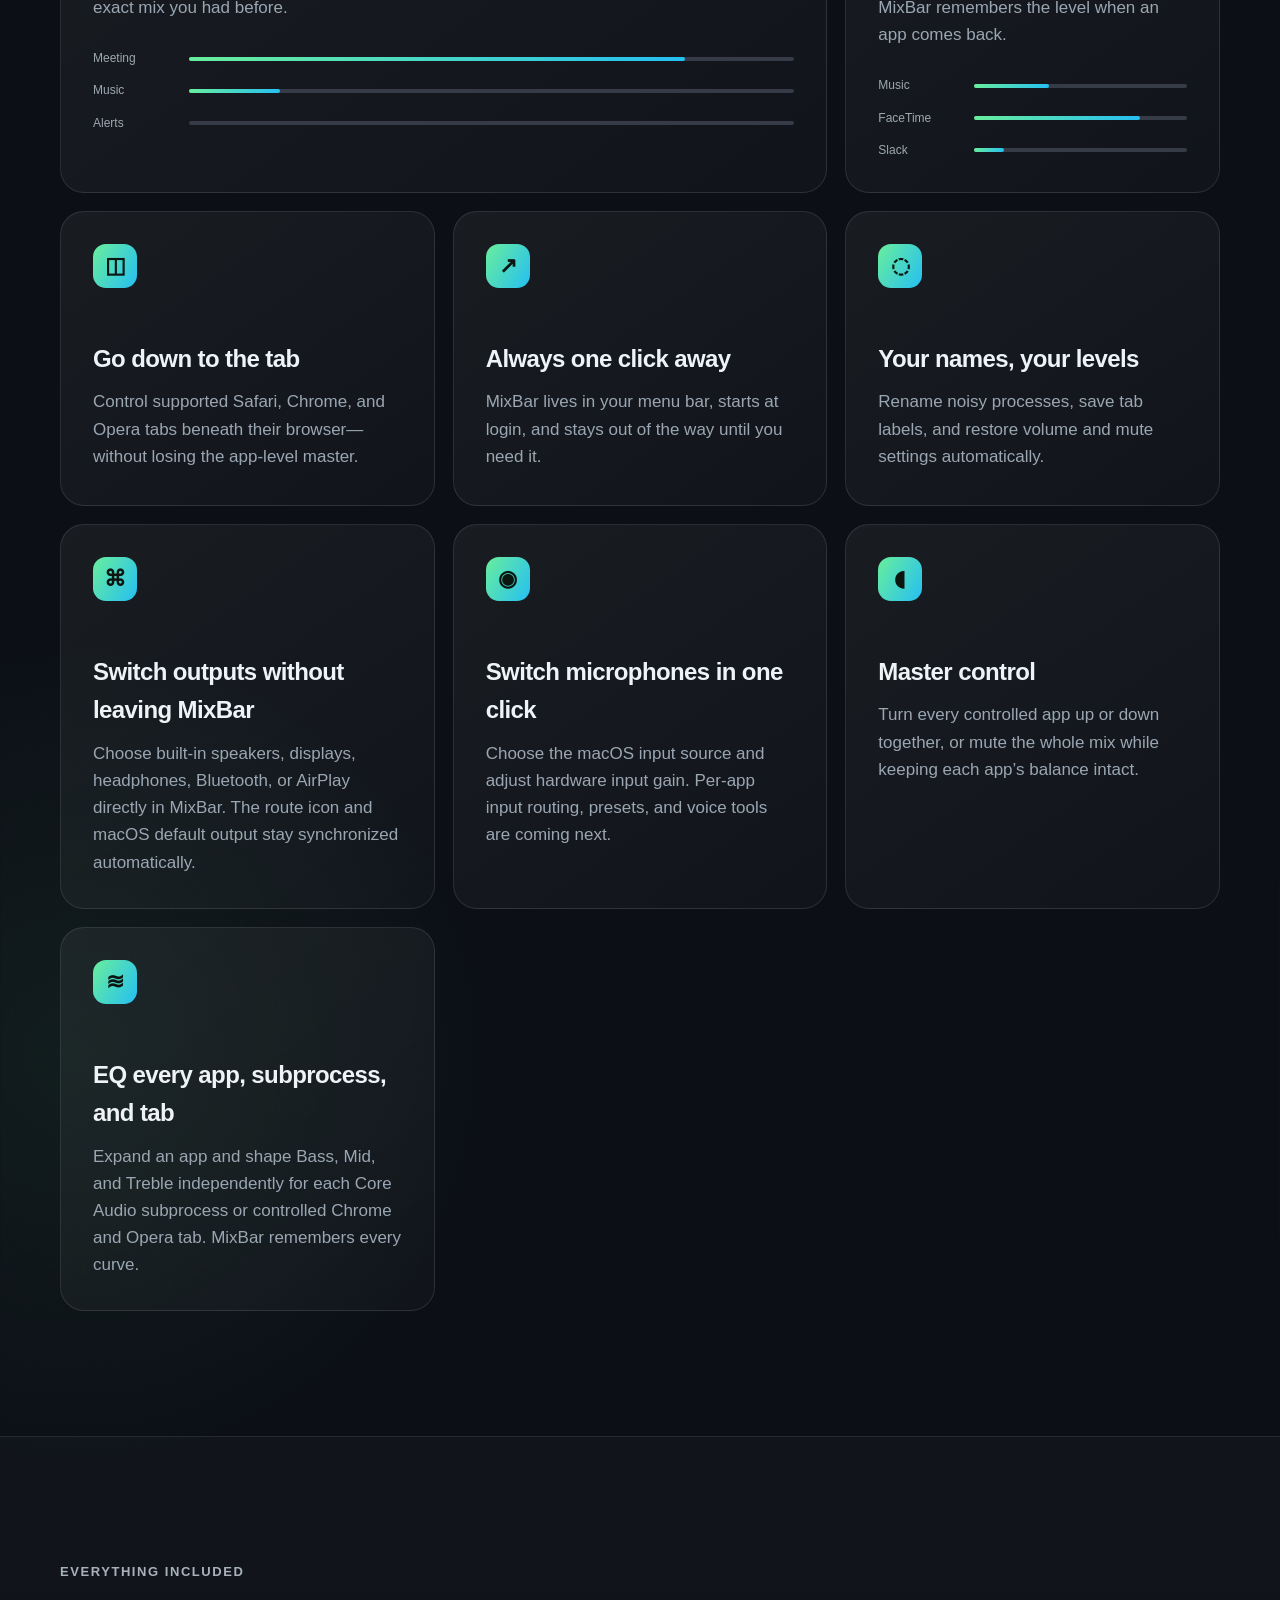
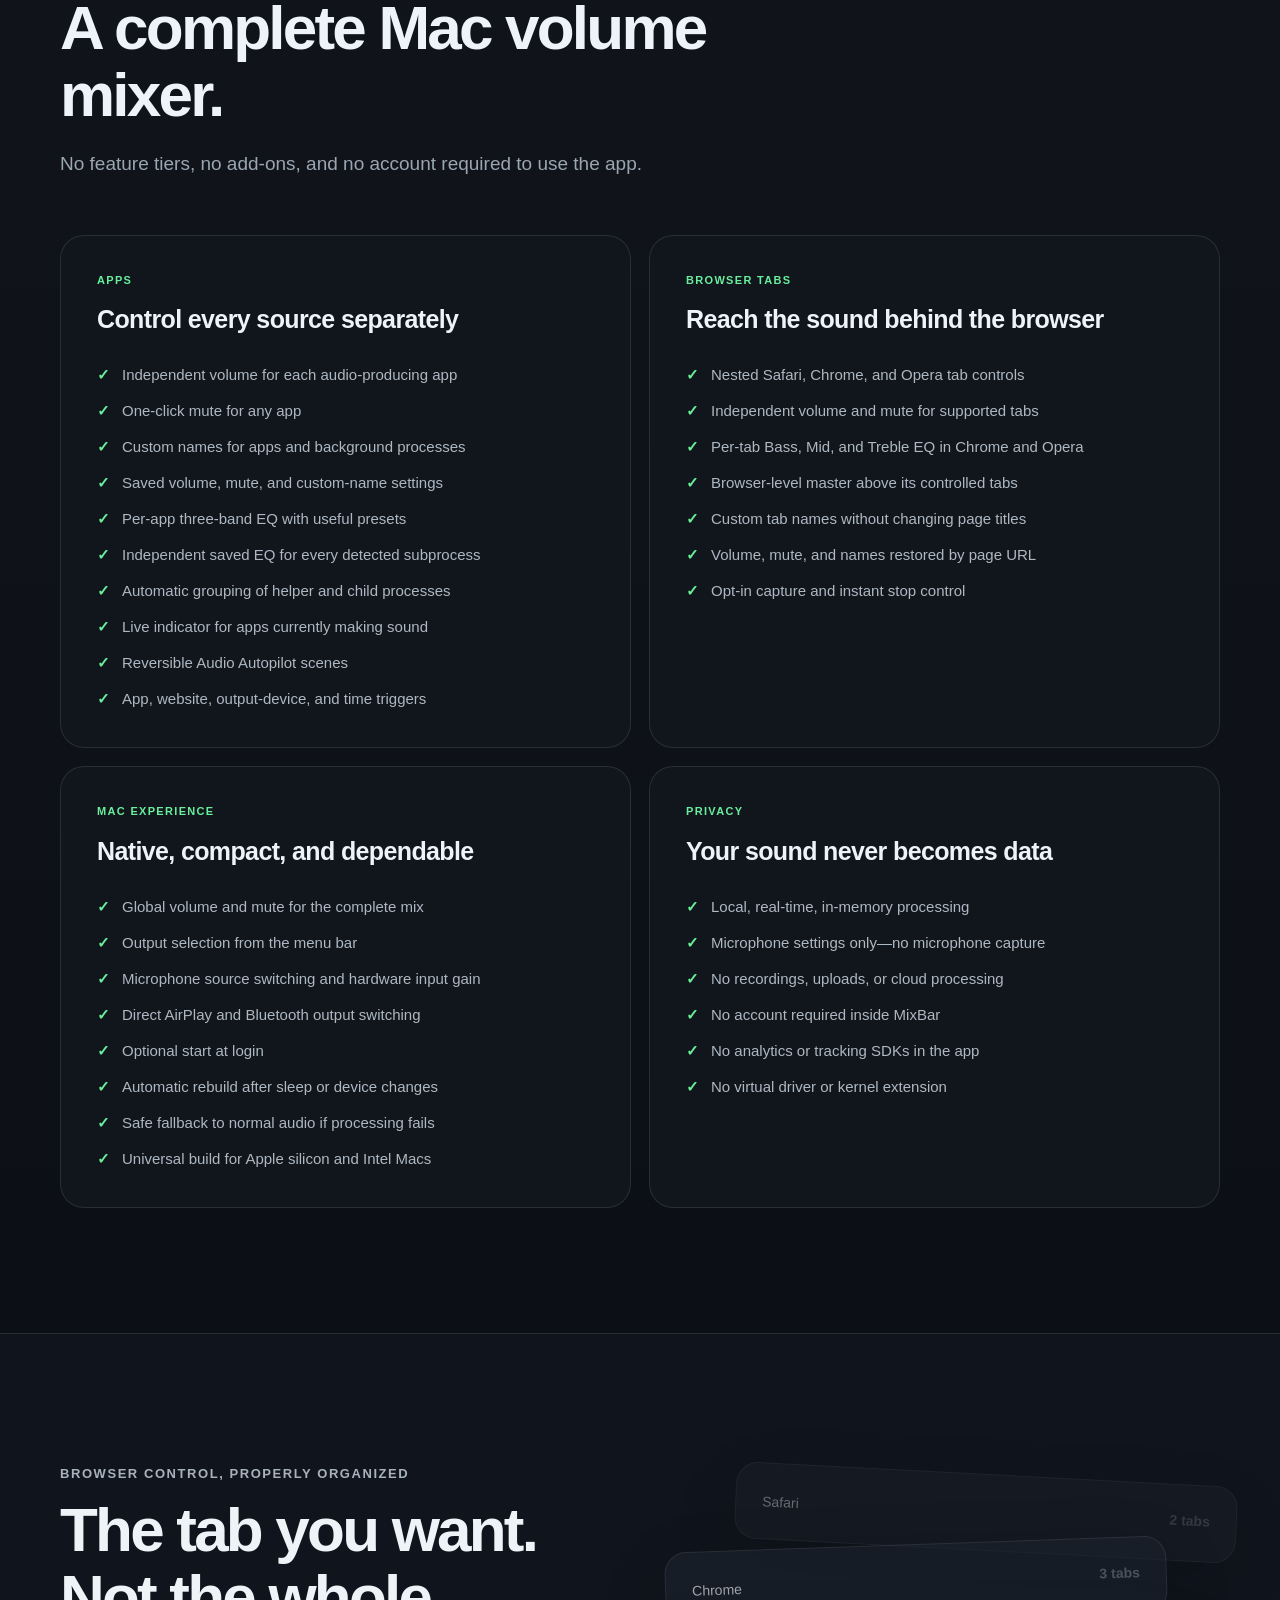
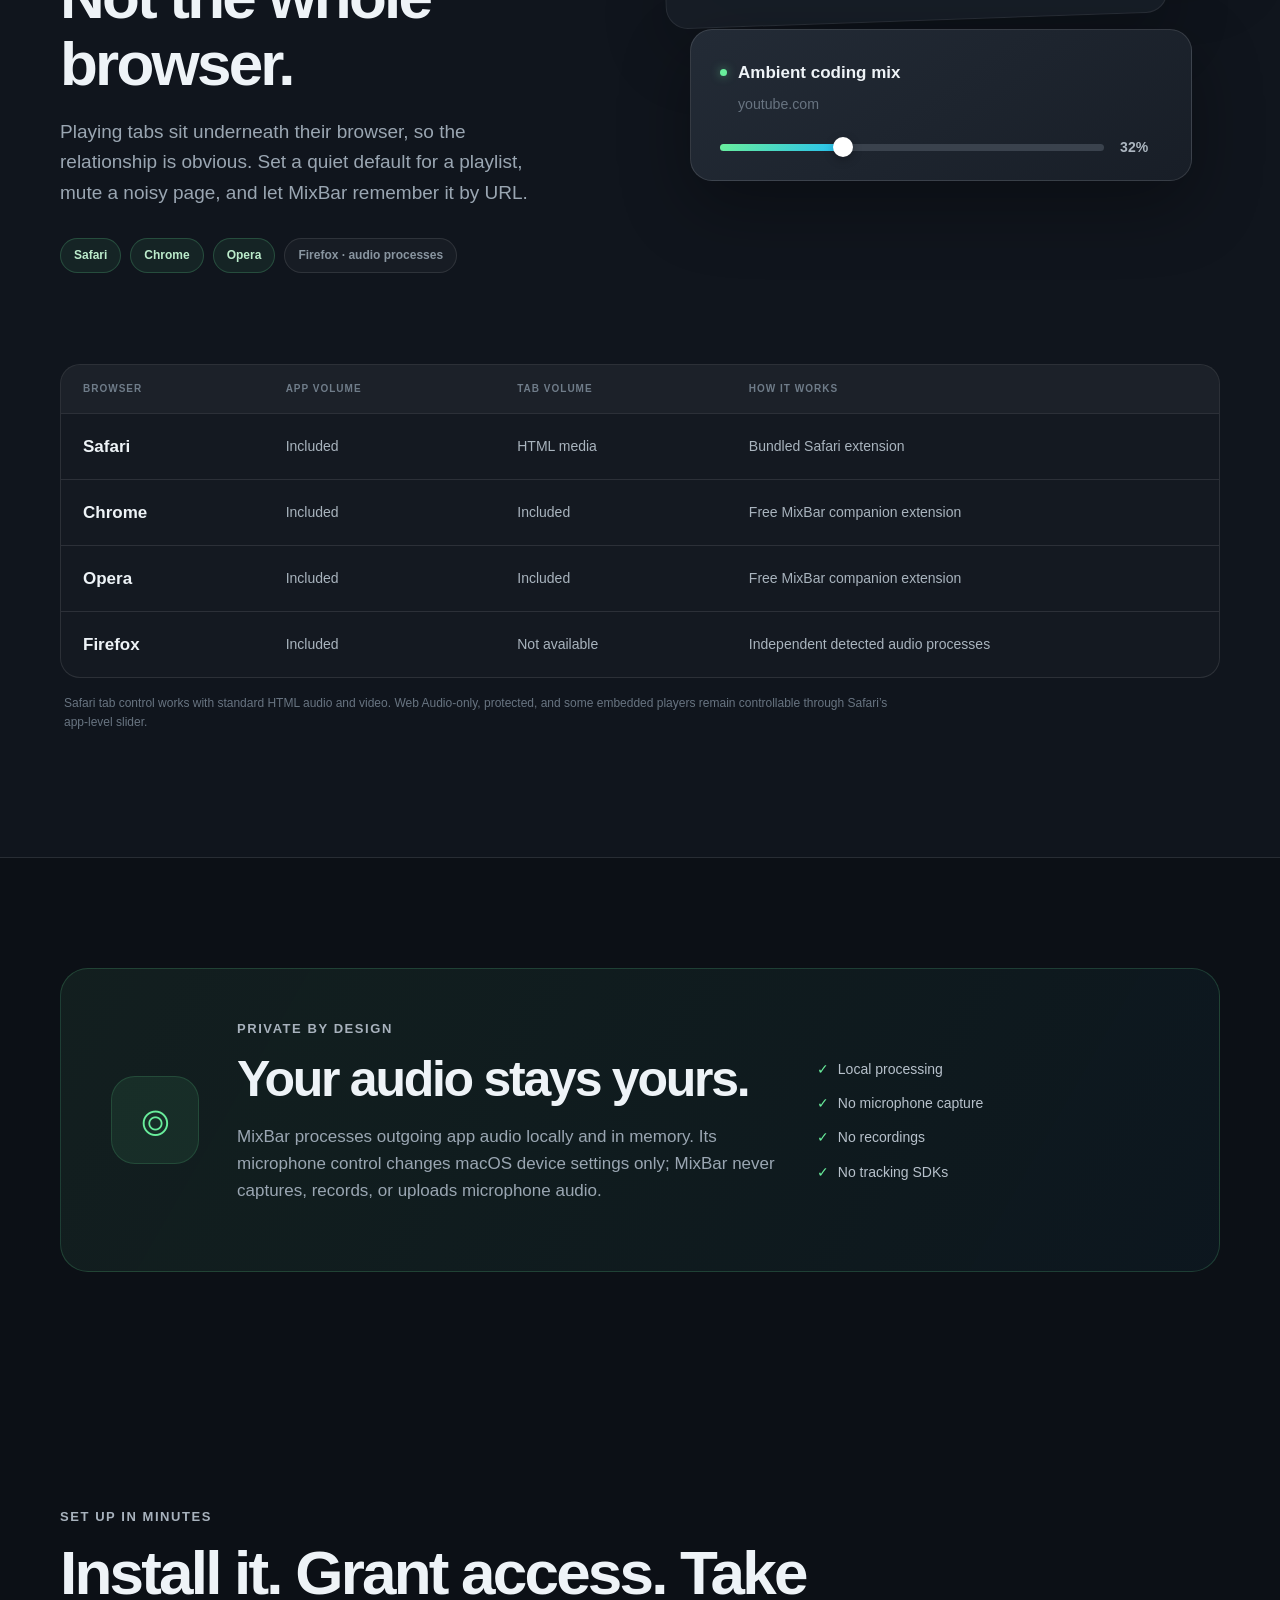
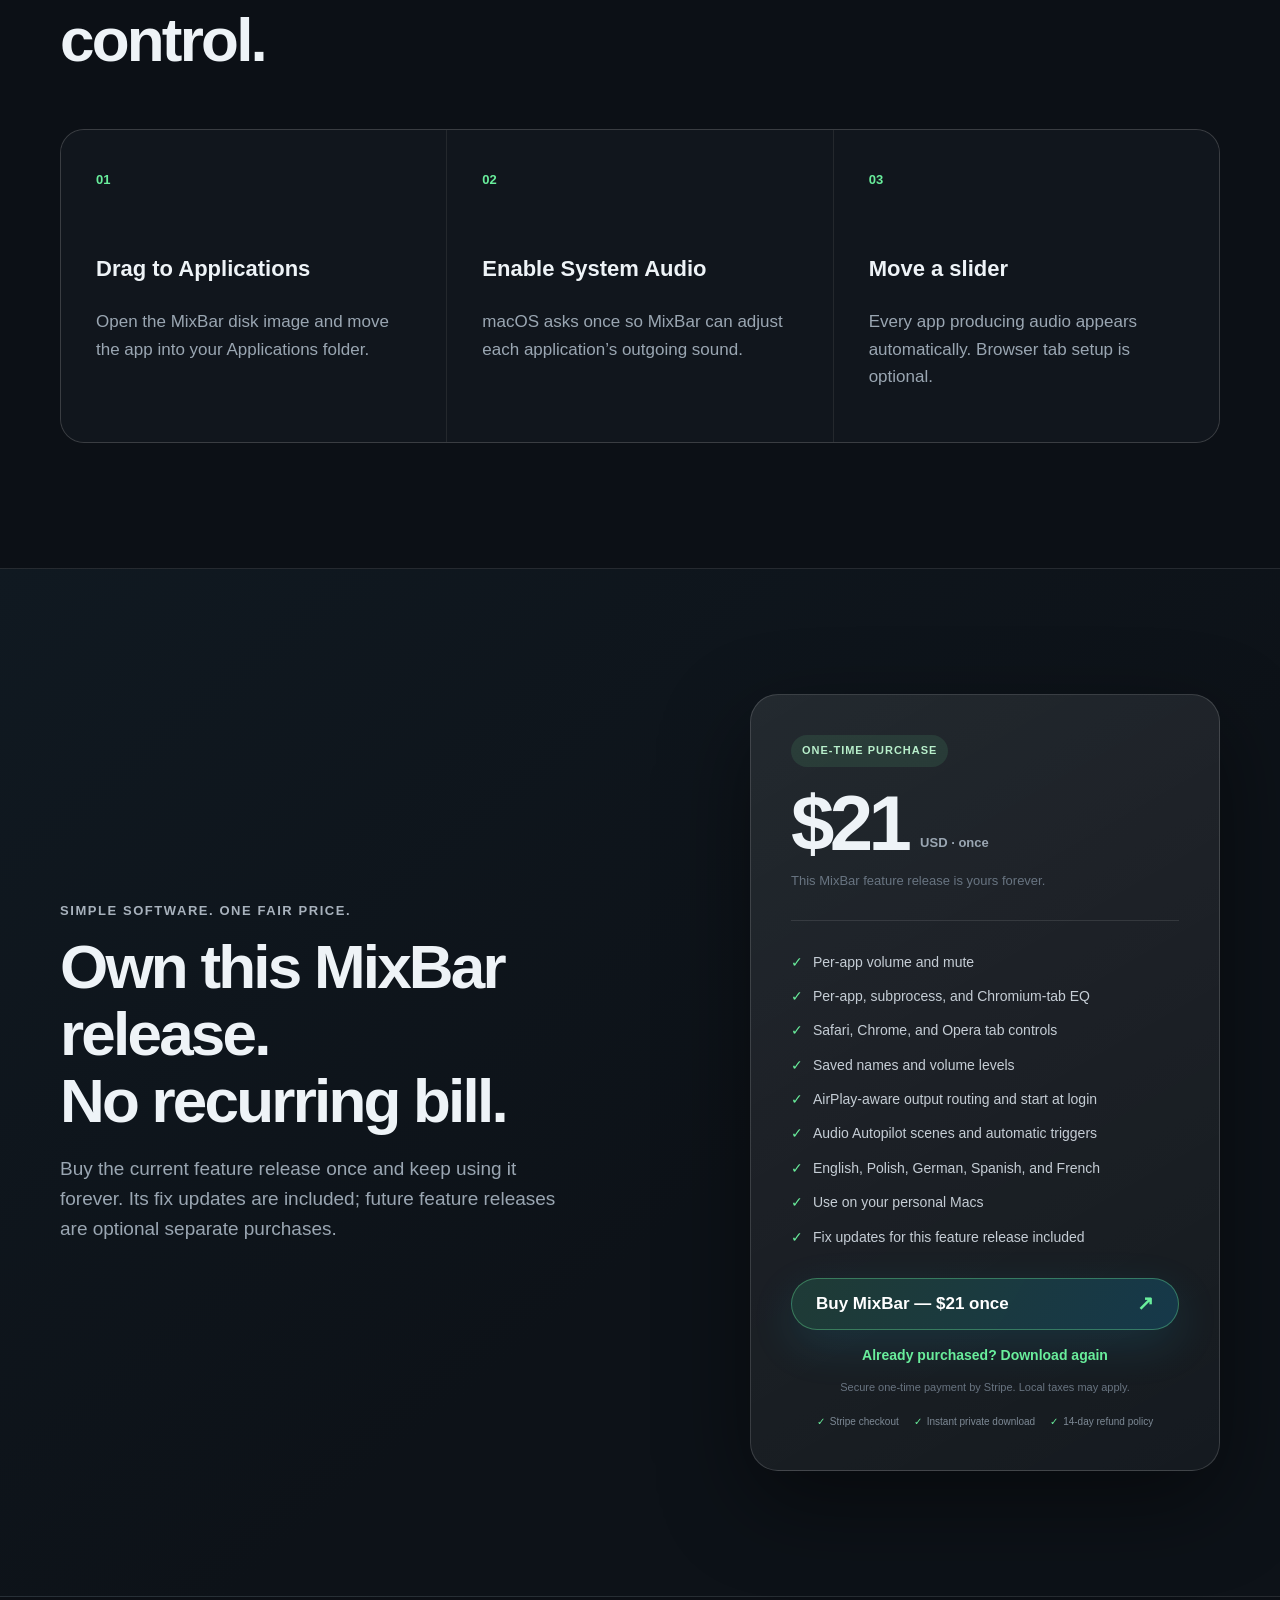
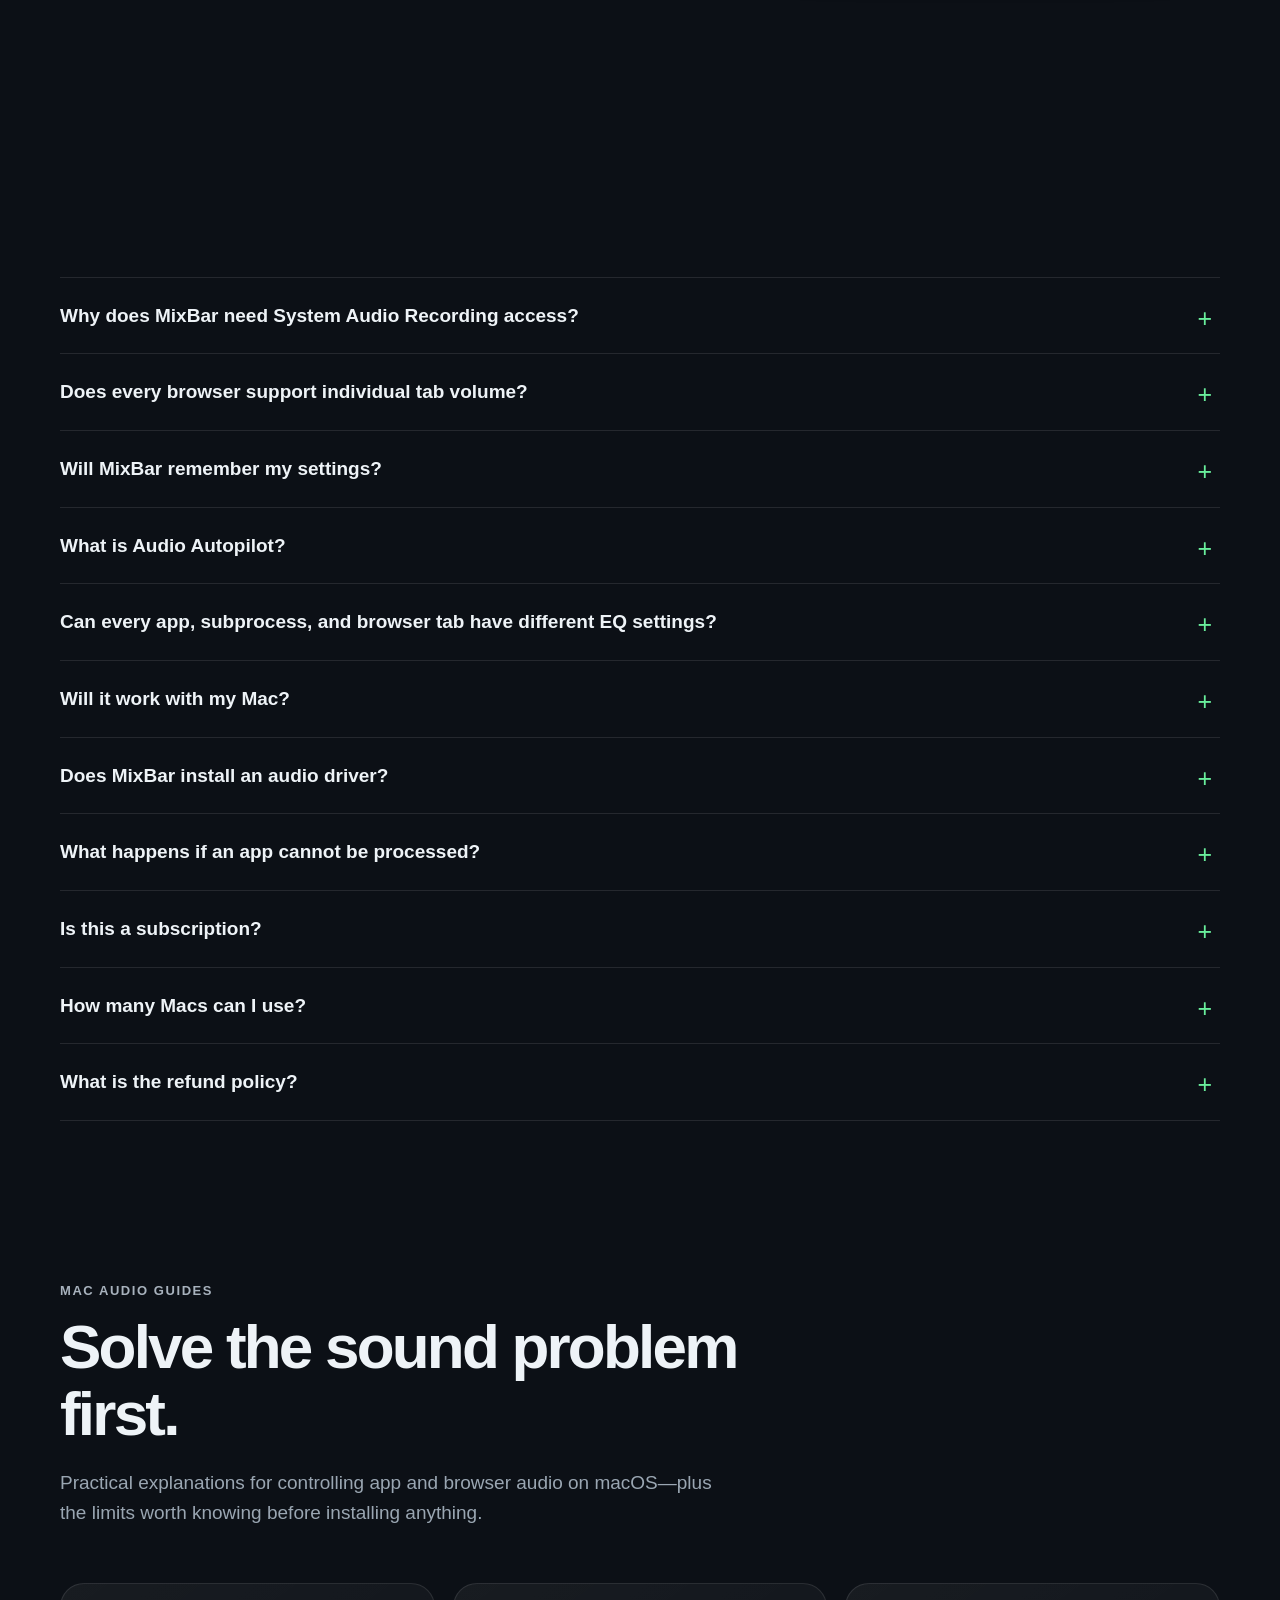
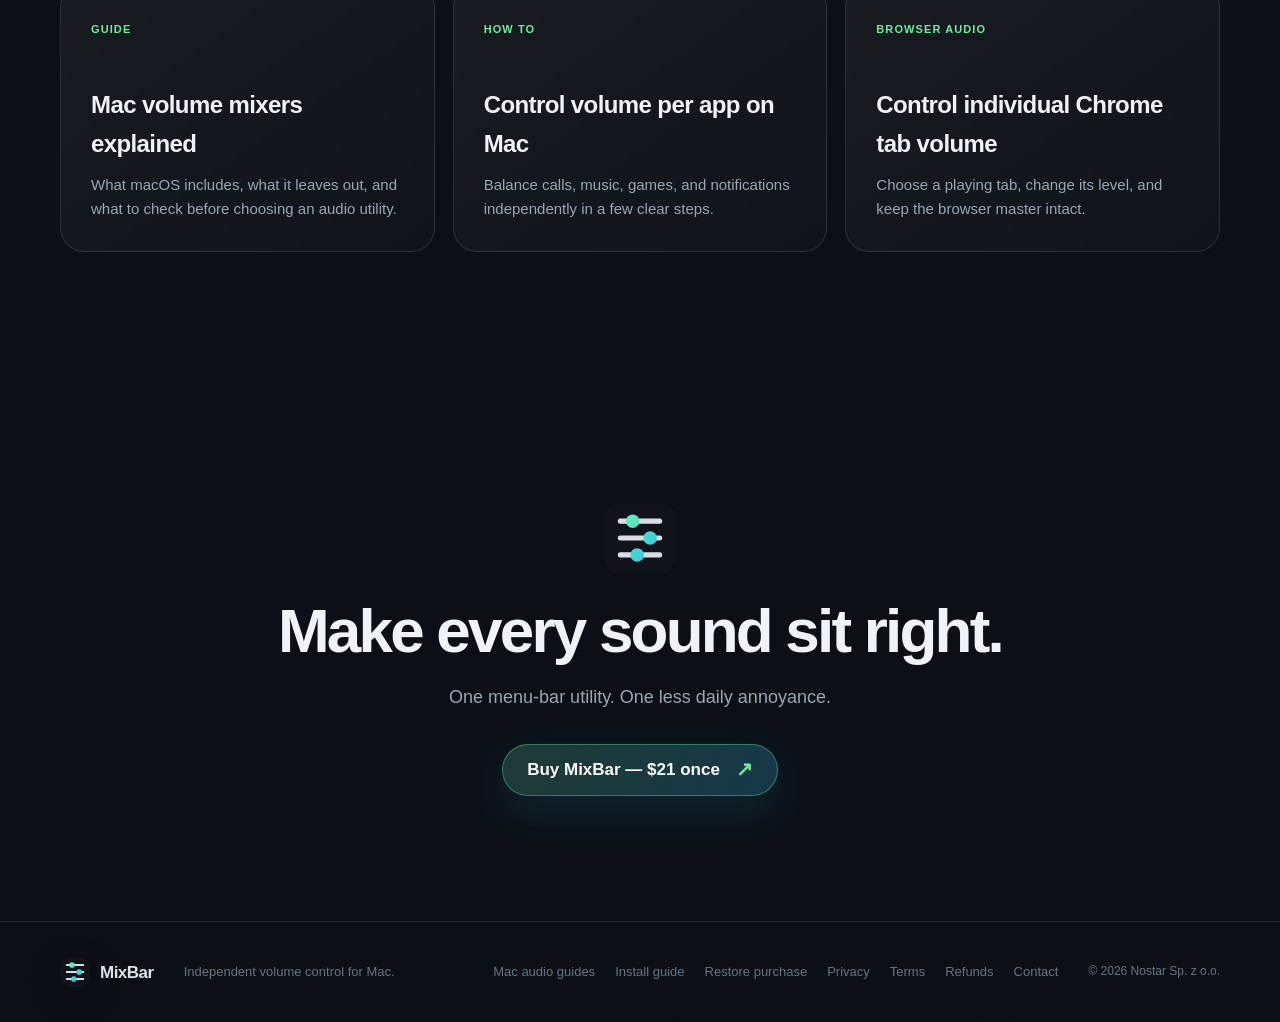
==== commit 651eb025: "Notify customers about release eligibility" ====
--- a/index.html
+++ b/index.html
@@ -44,7 +44,7 @@
           "description": "Independent volume control and EQ for Mac apps and supported browser tabs.",
           "applicationCategory": "UtilitiesApplication",
           "operatingSystem": "macOS 14.2 or later",
-          "softwareVersion": "1.9.2",
+          "softwareVersion": "1.9.4",
           "softwareRequirements": "macOS 14.2 or later",
           "featureList": [
             "Per-app volume and mute",
@@ -383,13 +383,13 @@
       <div class="shell pricing-layout">
         <div class="pricing-copy reveal">
           <div class="eyebrow">Simple software. One fair price.</div>
-          <h2>Own MixBar 1.x.<br>No recurring bill.</h2>
-          <p>Buy version 1.x once and keep using it forever. Every 1.x update is included, with at least two years of compatibility and maintenance updates.</p>
+          <h2>Own this MixBar release.<br>No recurring bill.</h2>
+          <p>Buy the current feature release once and keep using it forever. Its fix updates are included; future feature releases are optional separate purchases.</p>
         </div>
         <div class="price-card reveal">
           <div class="launch-pill">One-time purchase</div>
           <p class="price">$21 <small>USD · once</small></p>
-          <p class="regular-price">MixBar 1.x is yours forever.</p>
+          <p class="regular-price">This MixBar feature release is yours forever.</p>
           <ul>
             <li>Per-app volume and mute</li>
             <li>Per-app, subprocess, and Chromium-tab EQ</li>
@@ -399,8 +399,7 @@
             <li>Audio Autopilot scenes and automatic triggers</li>
             <li>English, Polish, German, Spanish, and French</li>
             <li>Use on your personal Macs</li>
-            <li>All MixBar 1.x updates included</li>
-            <li>At least two years of compatibility and maintenance updates</li>
+            <li>Fix updates for this feature release included</li>
           </ul>
           <a class="button button-primary button-full checkout-link" href="https://buy.stripe.com/14A4gydeS30BgJf1r51gs01" rel="noopener" target="_blank">Buy MixBar — $21 once</a>
           <a class="restore-purchase-link" href="restore">Already purchased? Download again</a>
@@ -421,7 +420,7 @@
         <details><summary>Will it work with my Mac?</summary><p>MixBar requires macOS 14.2 or later and includes native support for both Apple silicon and Intel Macs.</p></details>
         <details><summary>Does MixBar install an audio driver?</summary><p>No. MixBar uses Apple’s built-in Core Audio process-tap technology. It does not install a virtual audio device, kernel extension, or system-wide driver.</p></details>
         <details><summary>What happens if an app cannot be processed?</summary><p>MixBar is designed to leave the app’s normal audio path available if a tap cannot start or stops working, instead of leaving its sound muted.</p></details>
-        <details><summary>Is this a subscription?</summary><p>No. MixBar is a $21 USD one-time purchase. Version 1.x is yours forever and includes every 1.x update. Future major versions are optional, and existing owners receive a 50% upgrade discount.</p></details>
+        <details><summary>Is this a subscription?</summary><p>No. MixBar is a $21 USD one-time purchase. The feature release you buy remains yours forever and includes its fix updates. Future feature releases are optional separate purchases.</p></details>
         <details><summary>How many Macs can I use?</summary><p>One purchase can be active on up to three of your Macs. Deactivate a Mac in MixBar Settings whenever you want to move that slot to another Mac.</p></details>
         <details><summary>What is the refund policy?</summary><p>If MixBar does not work for your setup, contact us within 14 days of purchase. See the refund policy for details.</p></details>
       </div>
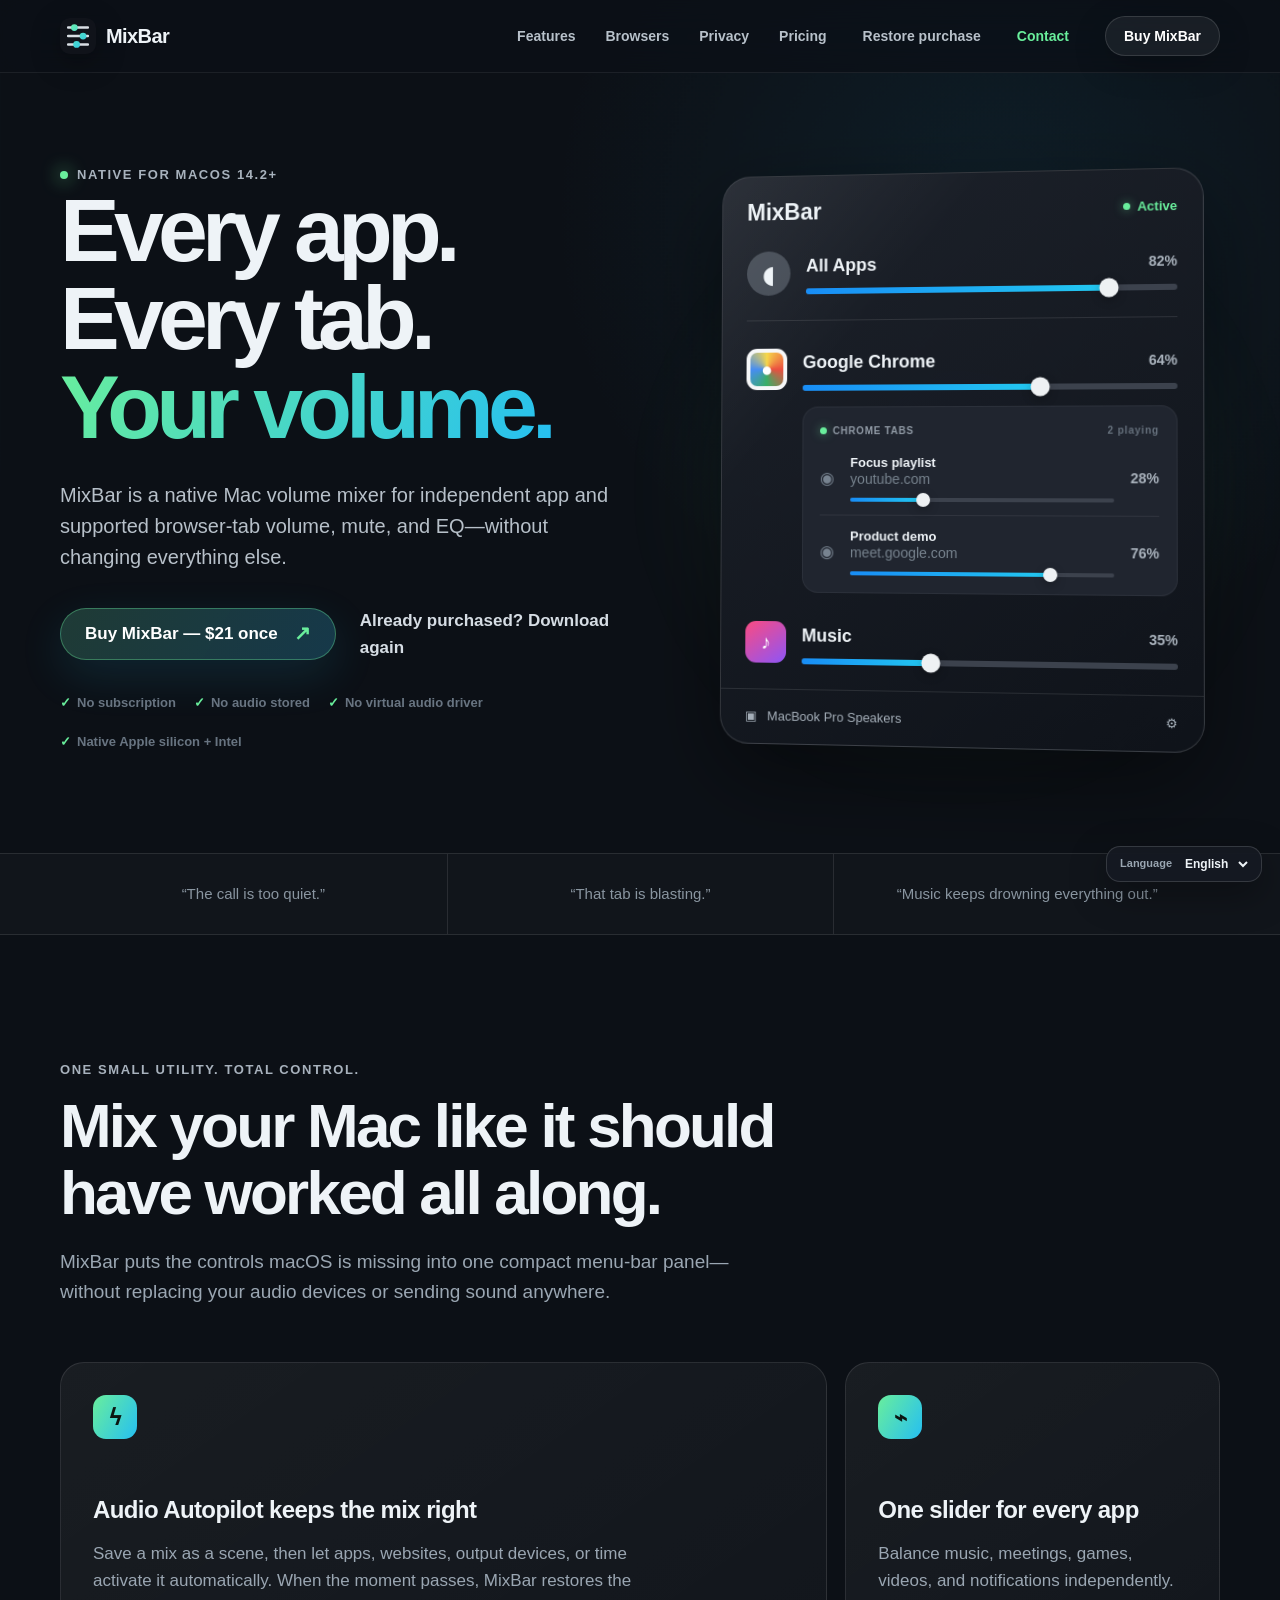
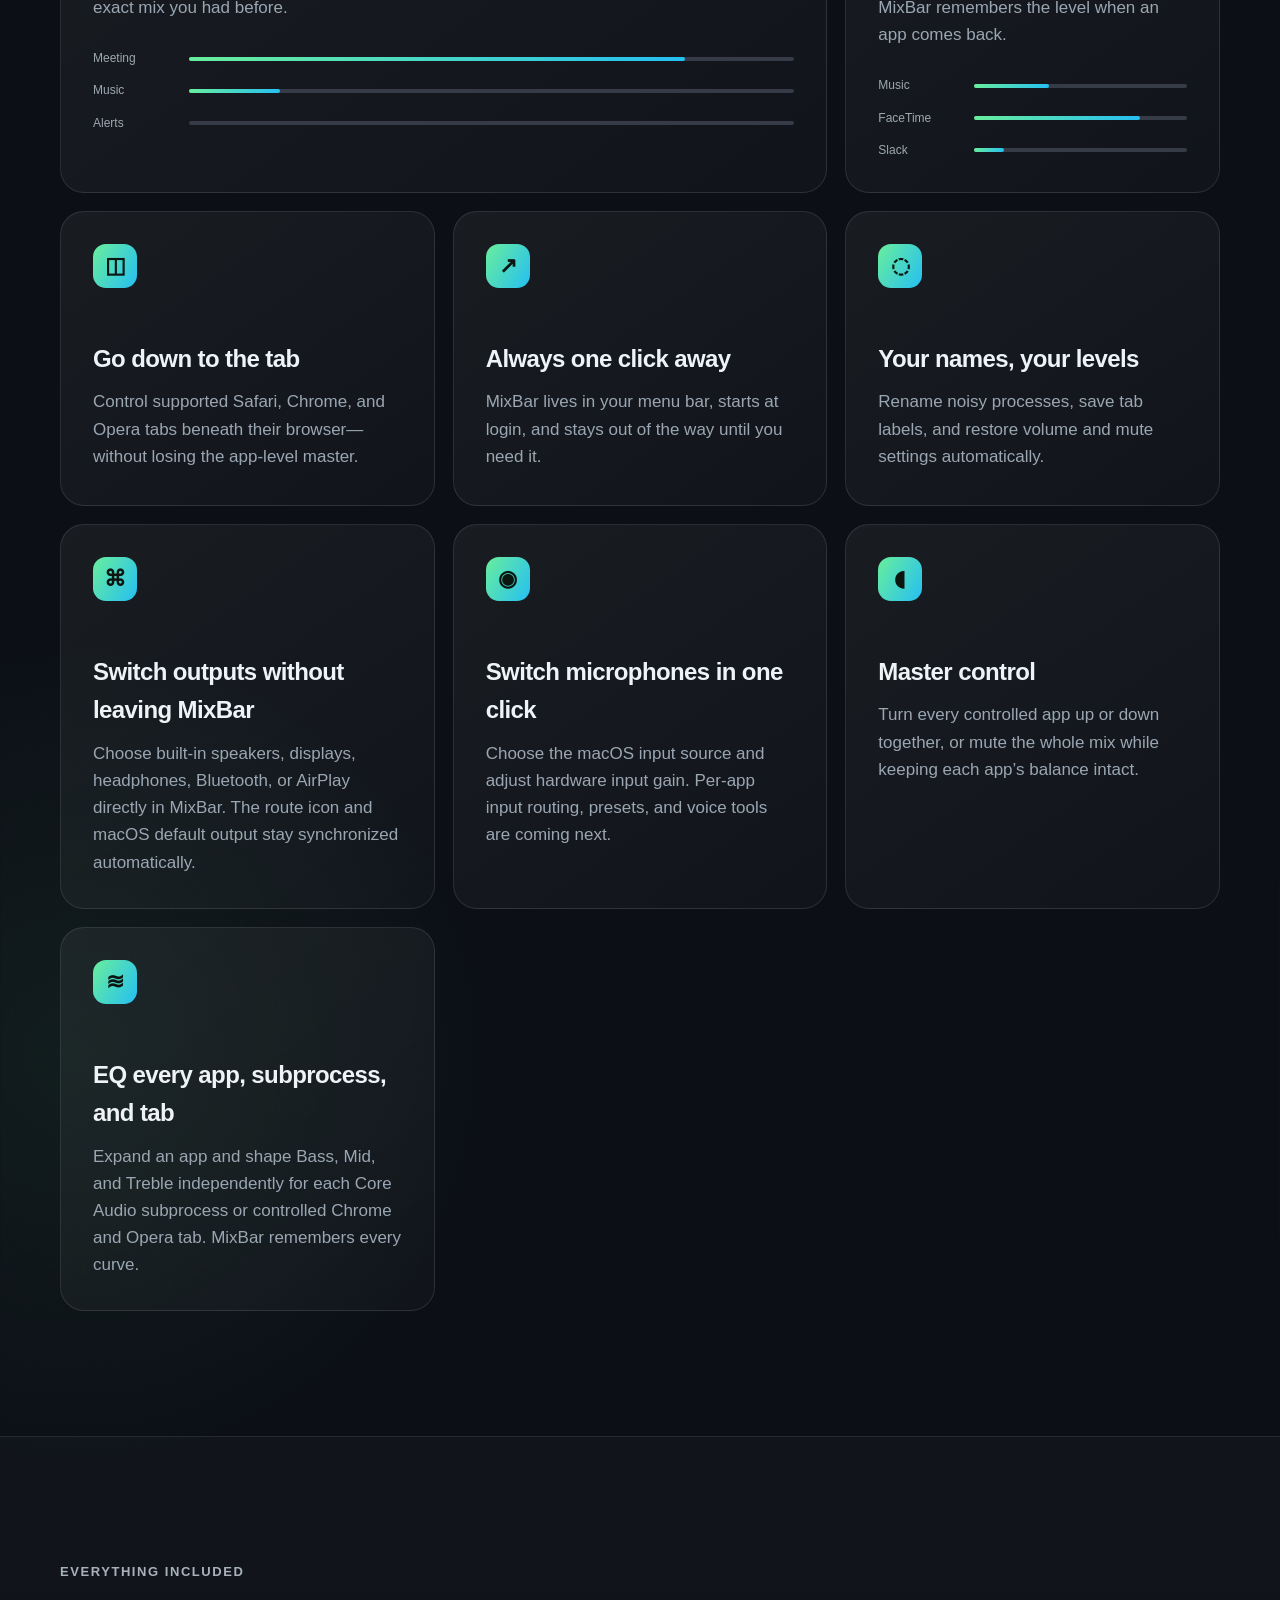
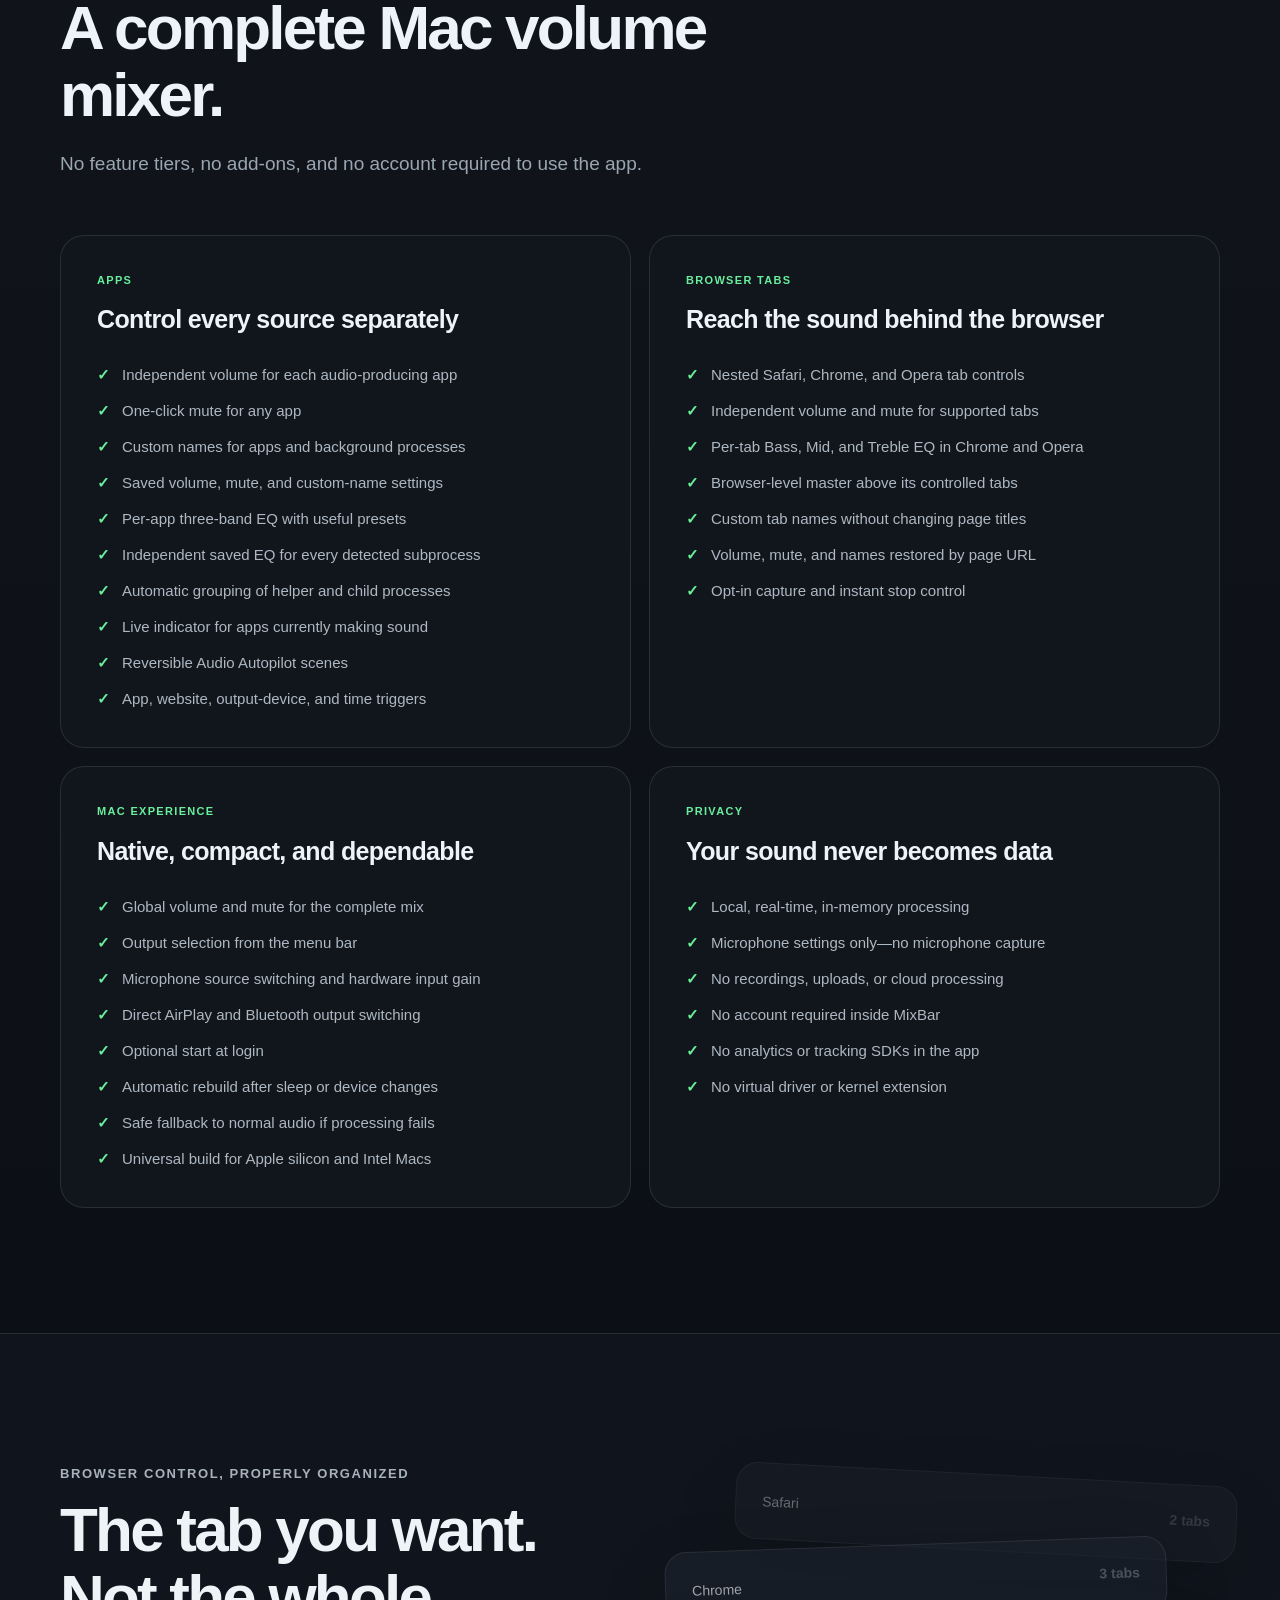
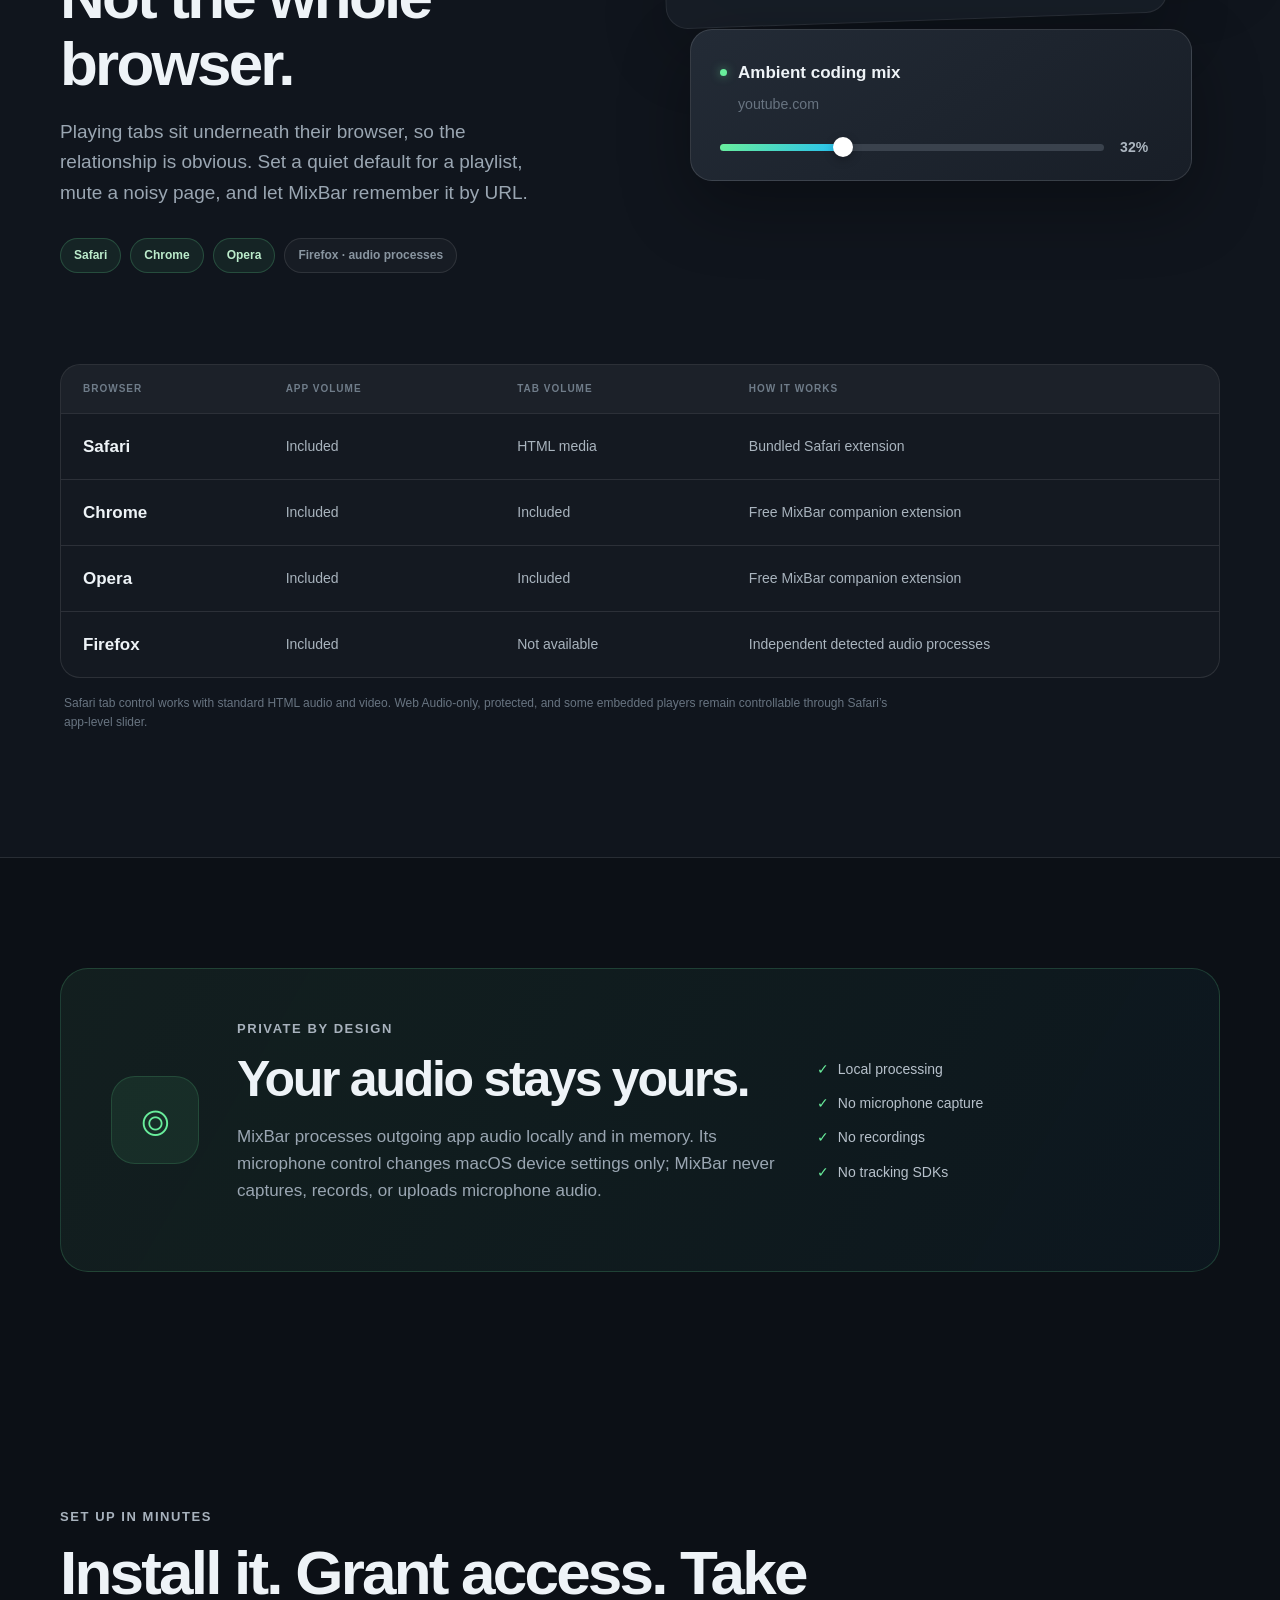
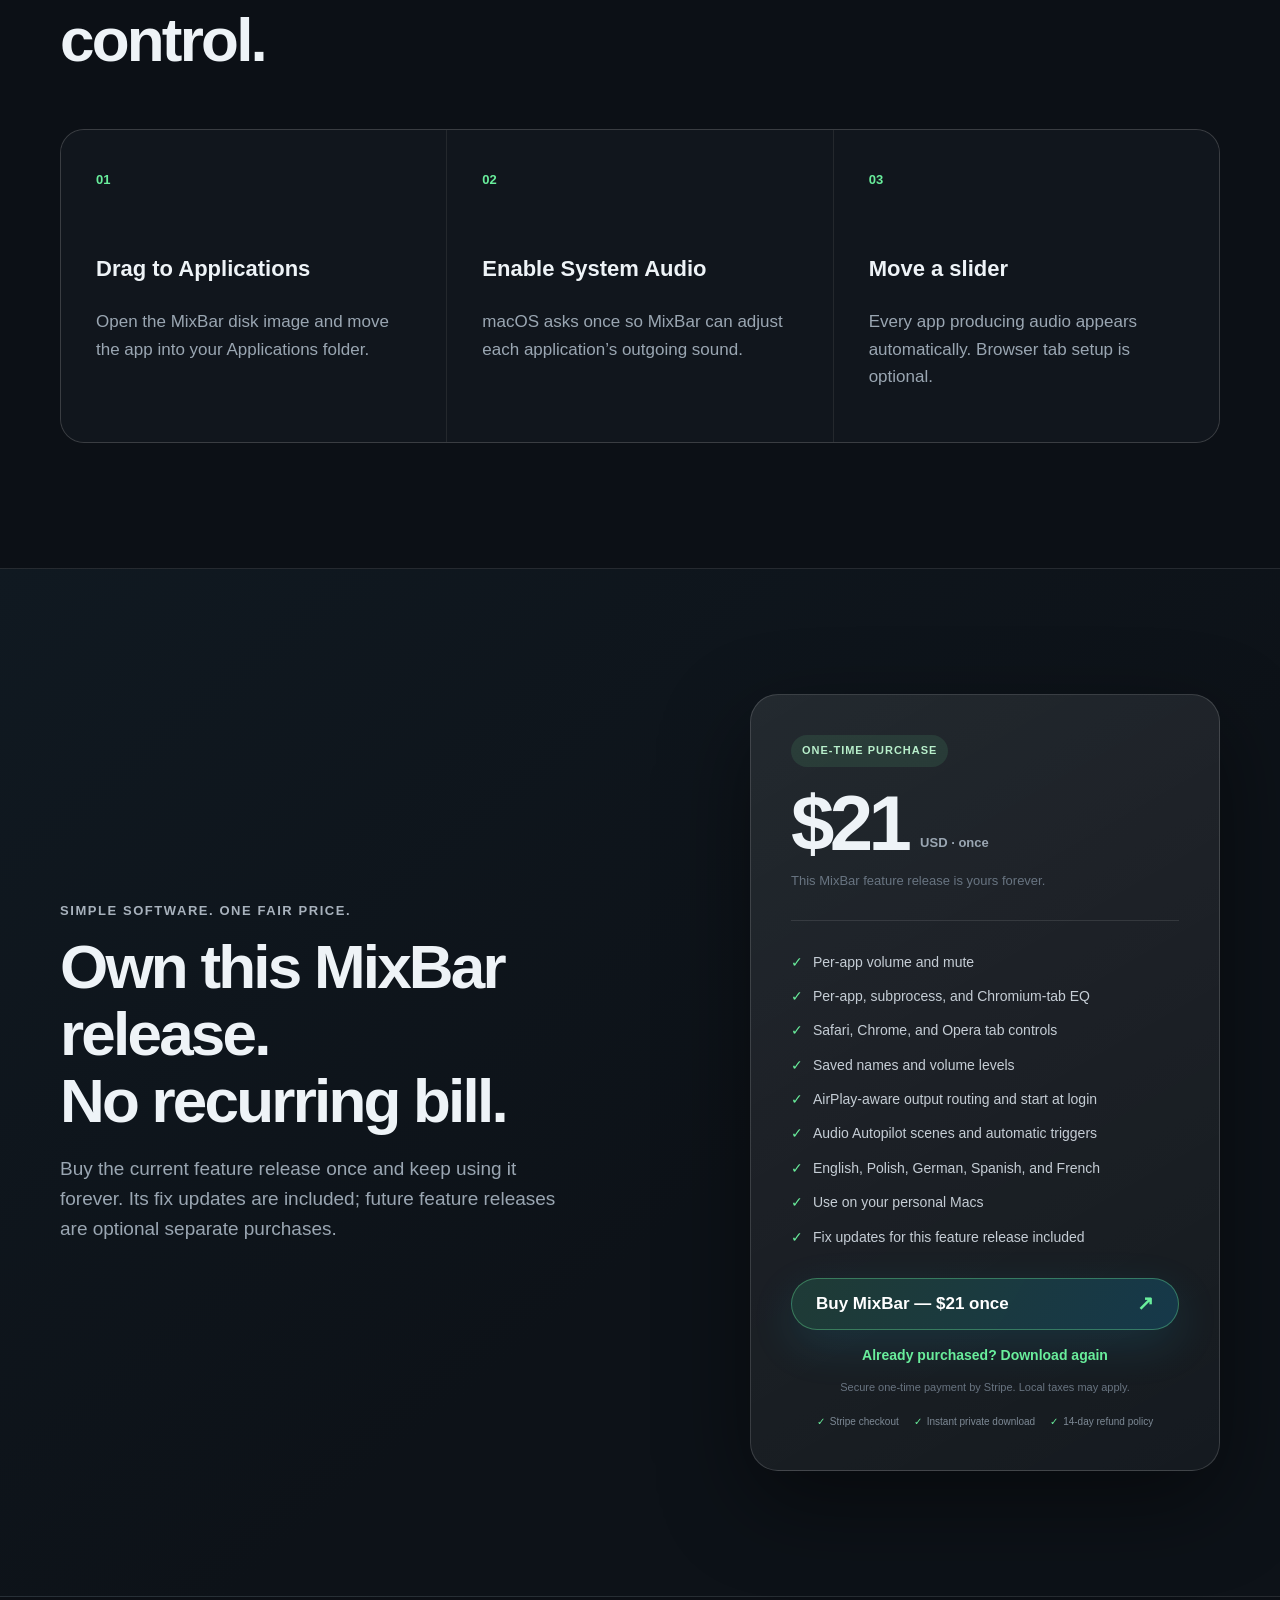
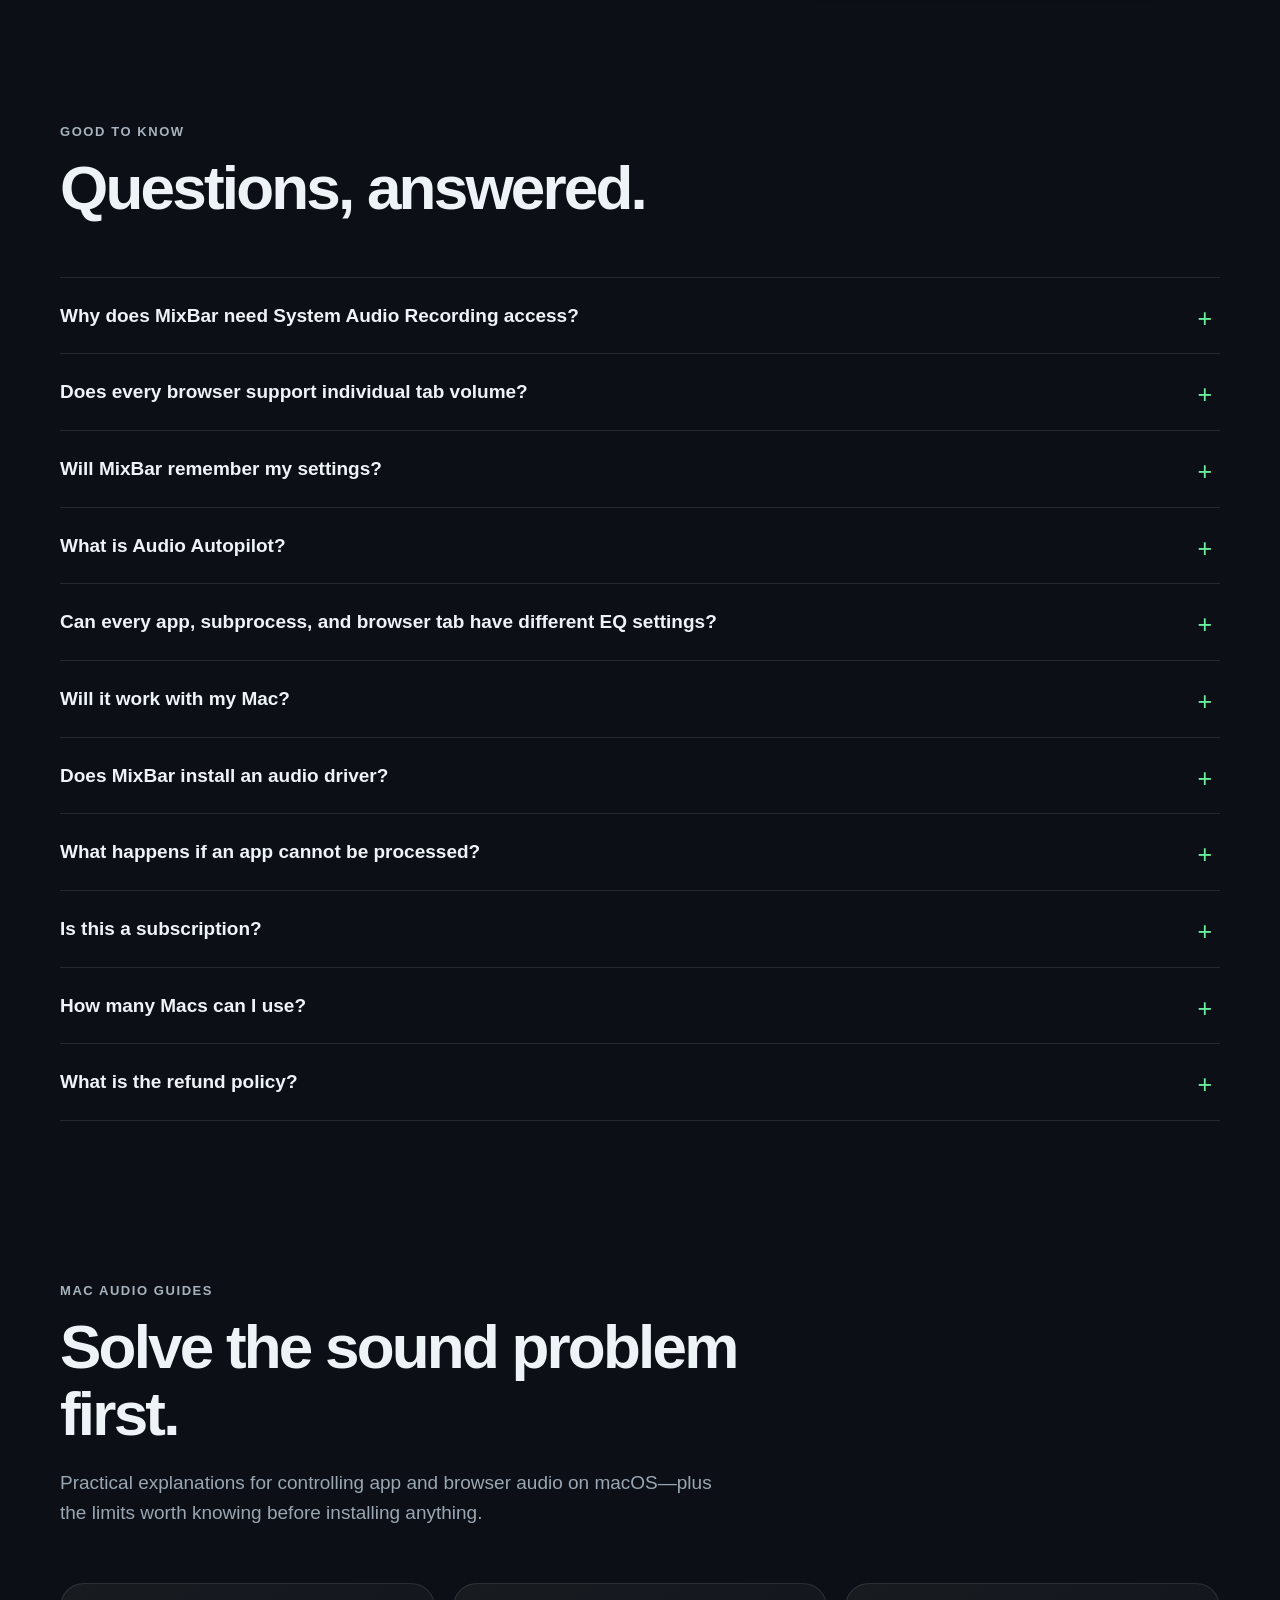
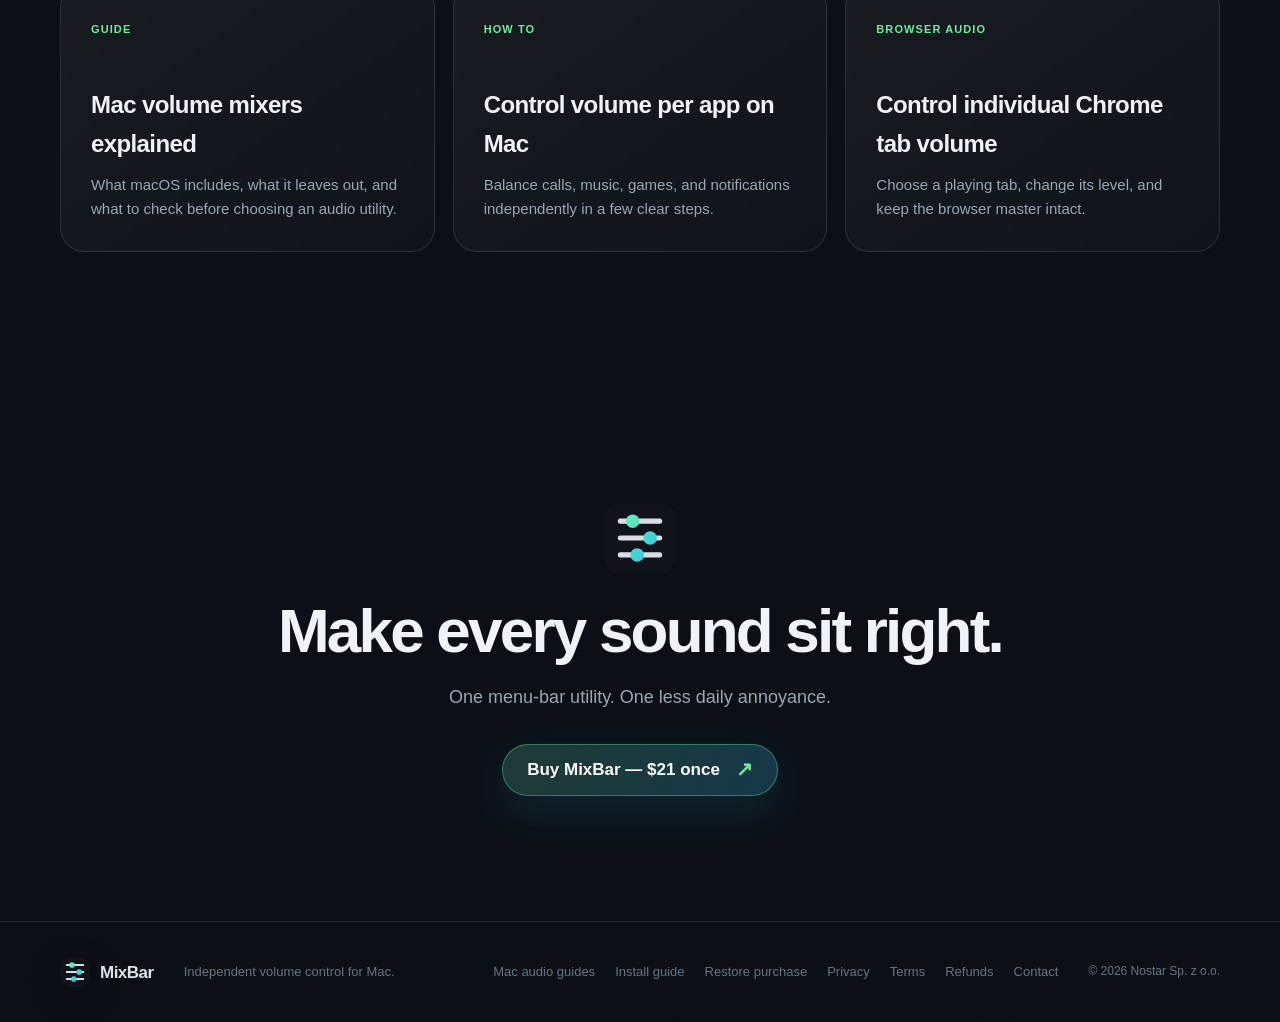
==== commit 402e2ded: "Prepare fix release 1.9.5" ====
--- a/index.html
+++ b/index.html
@@ -44,7 +44,7 @@
           "description": "Independent volume control and EQ for Mac apps and supported browser tabs.",
           "applicationCategory": "UtilitiesApplication",
           "operatingSystem": "macOS 14.2 or later",
-          "softwareVersion": "1.9.4",
+          "softwareVersion": "1.9.5",
           "softwareRequirements": "macOS 14.2 or later",
           "featureList": [
             "Per-app volume and mute",
